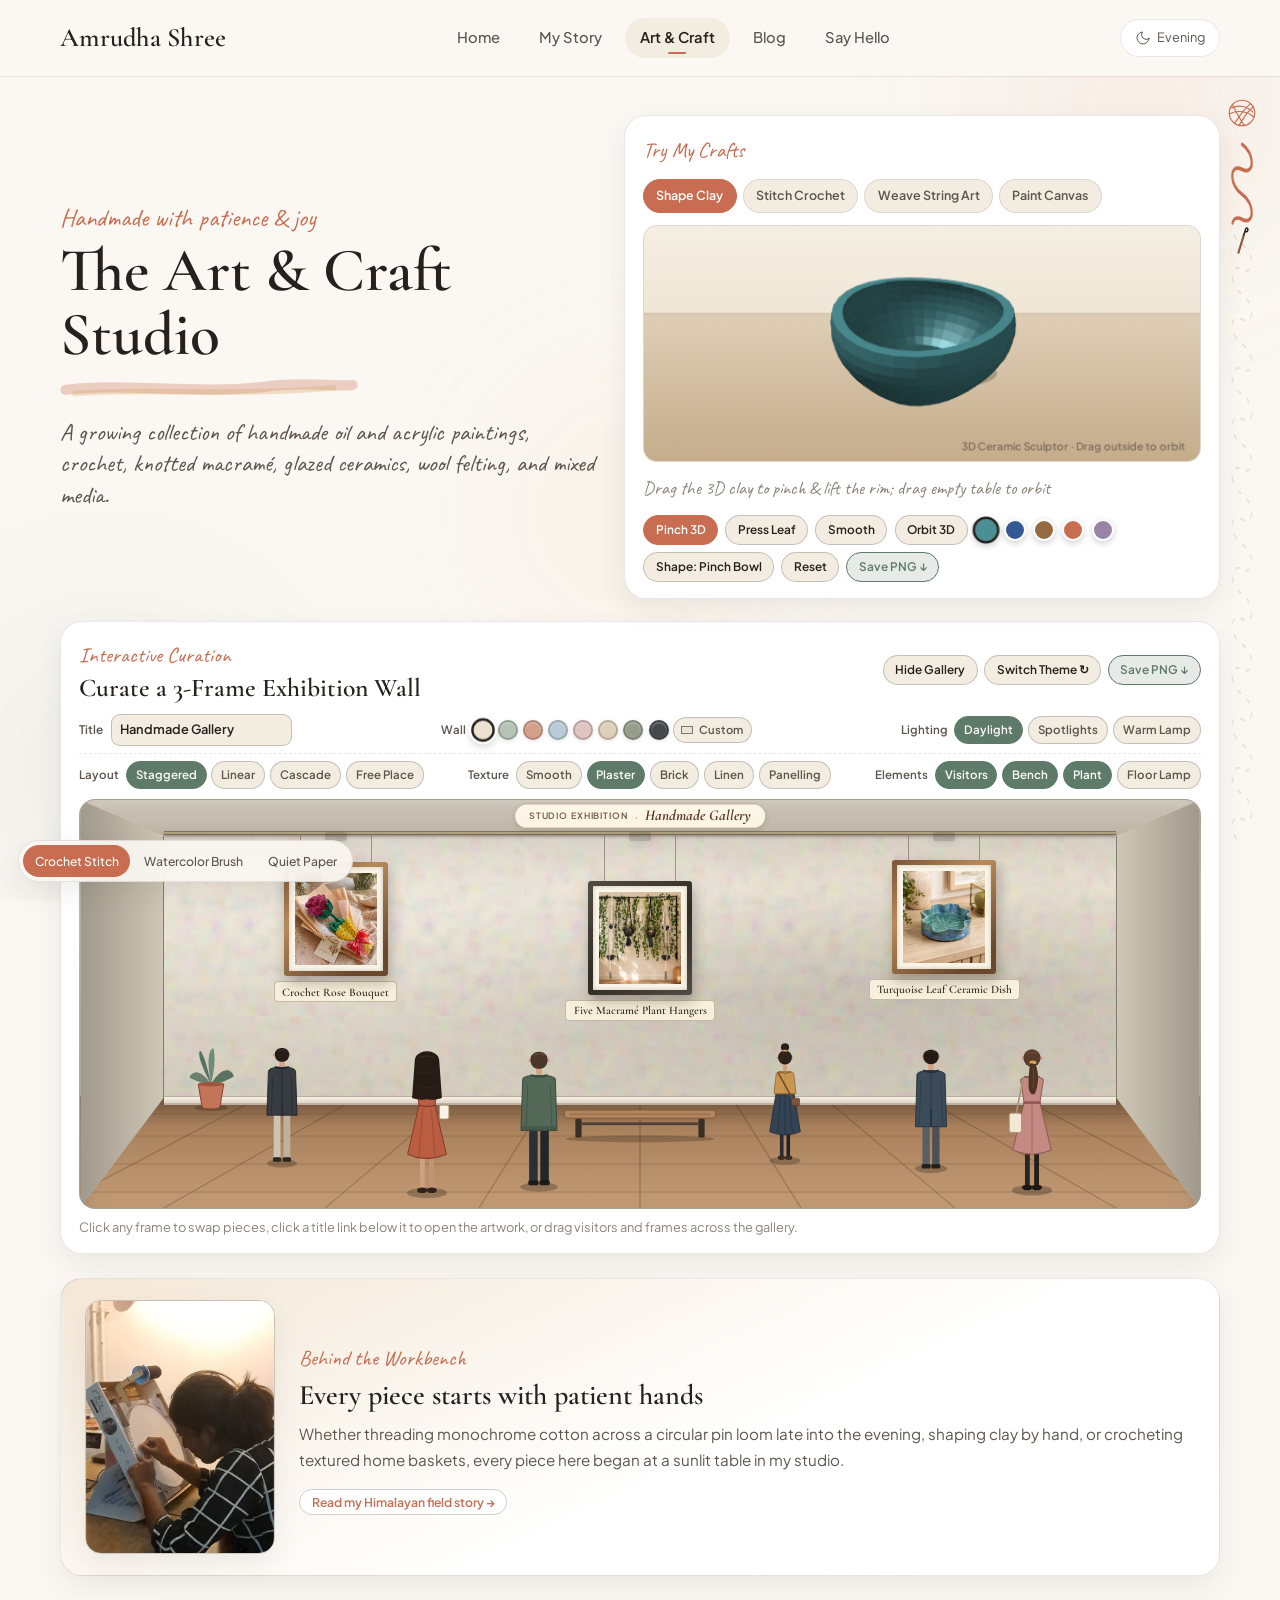
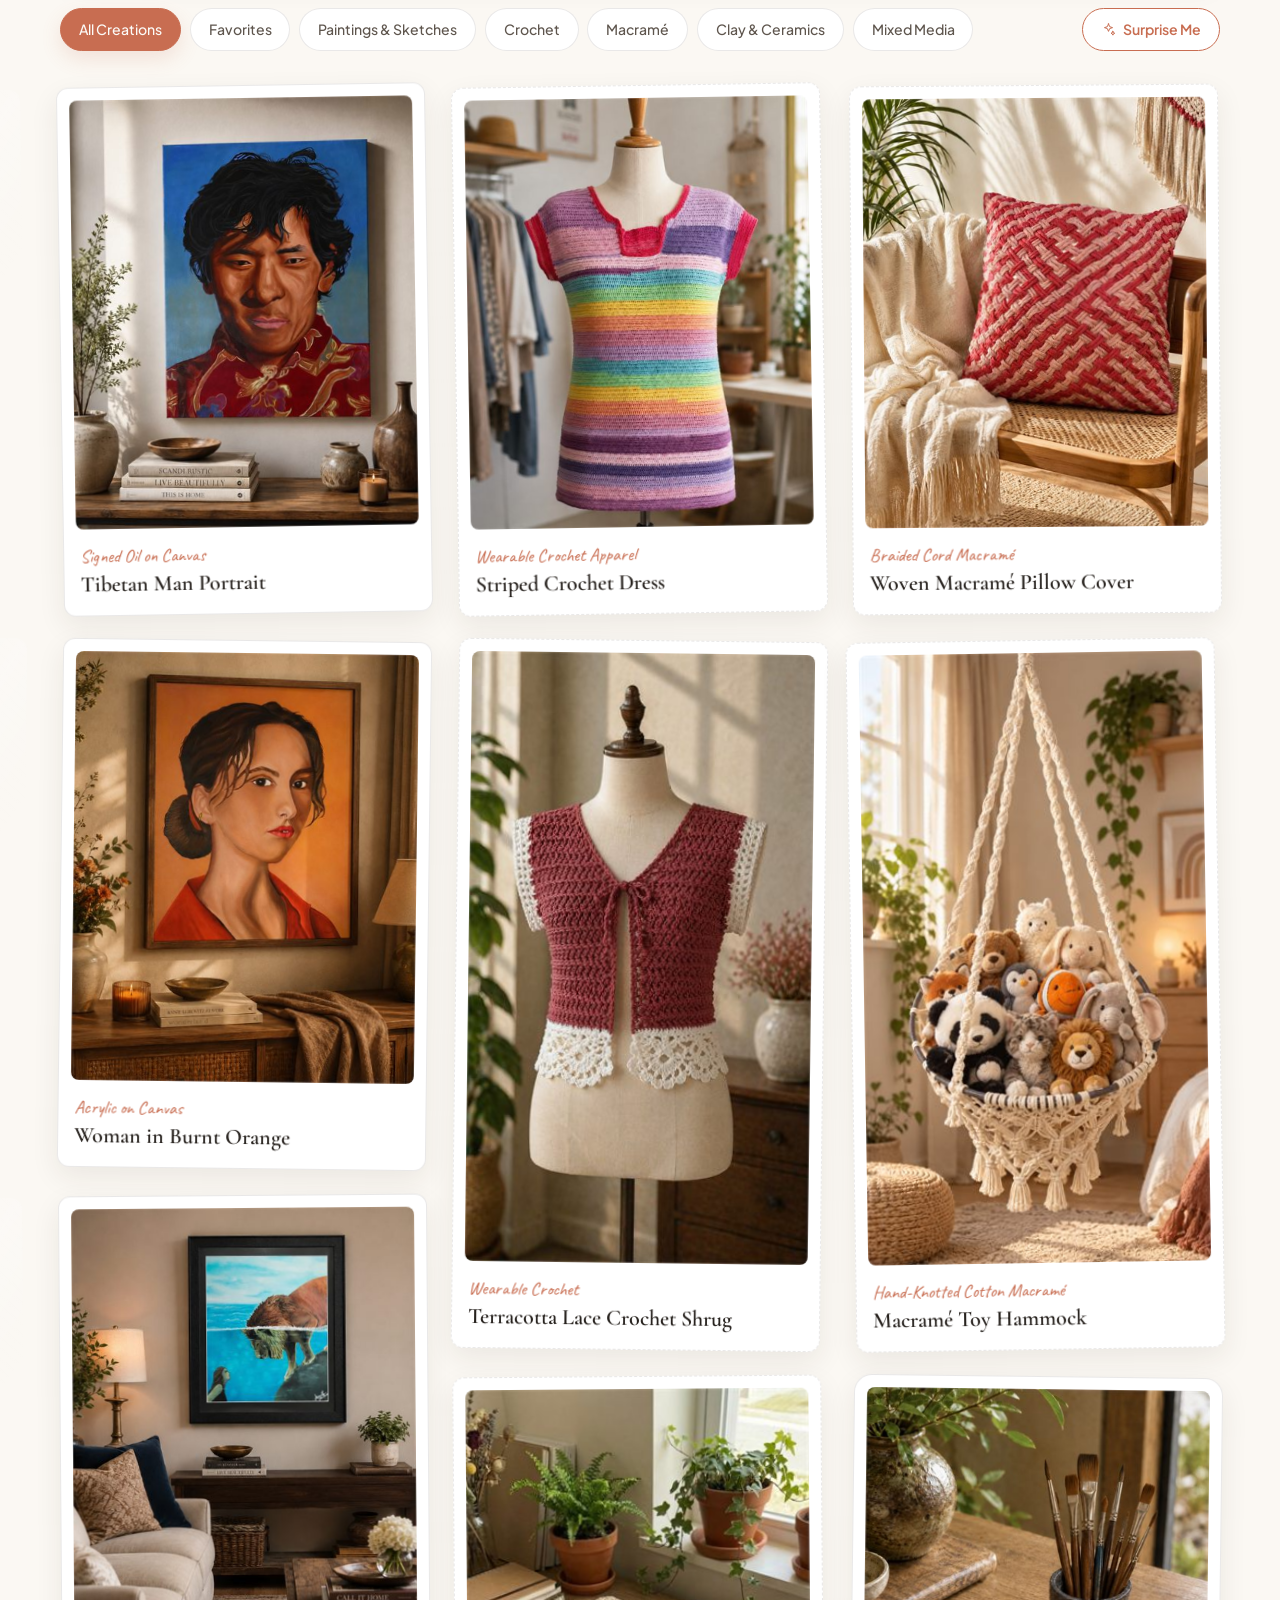
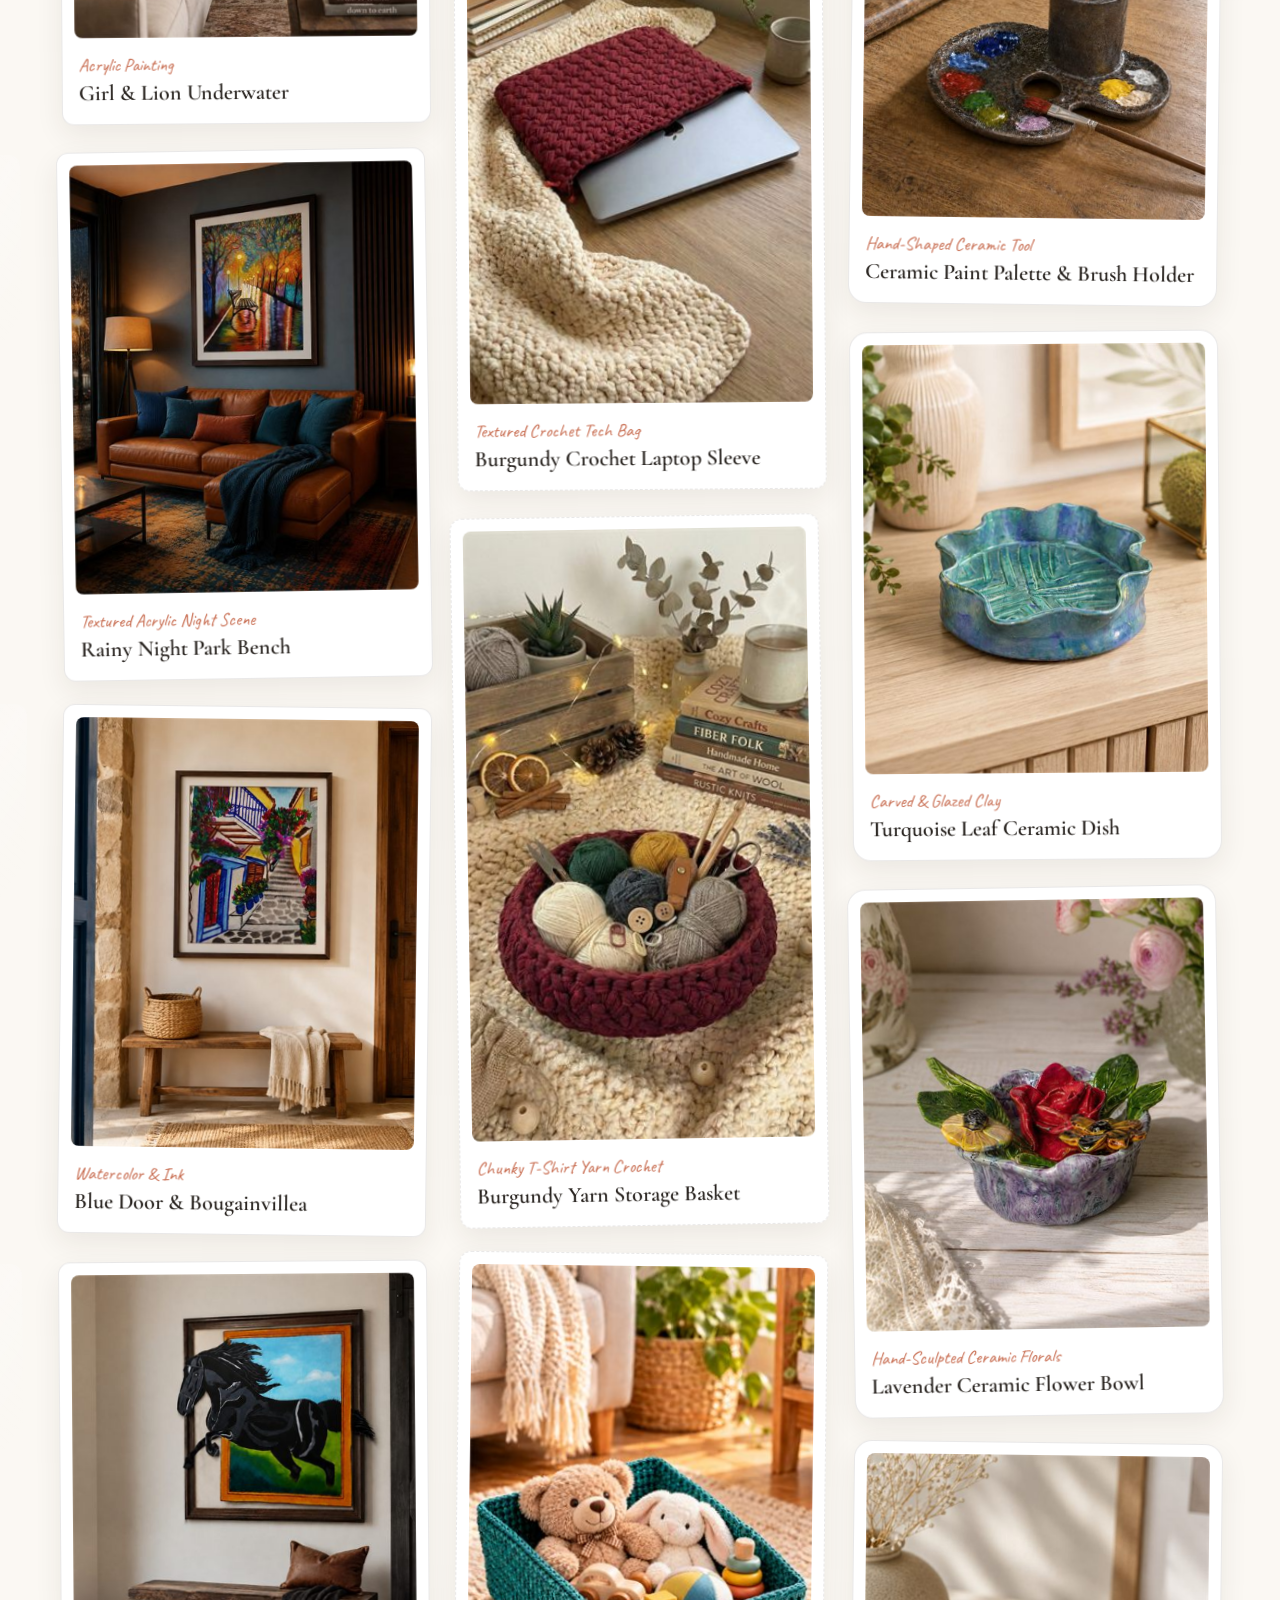
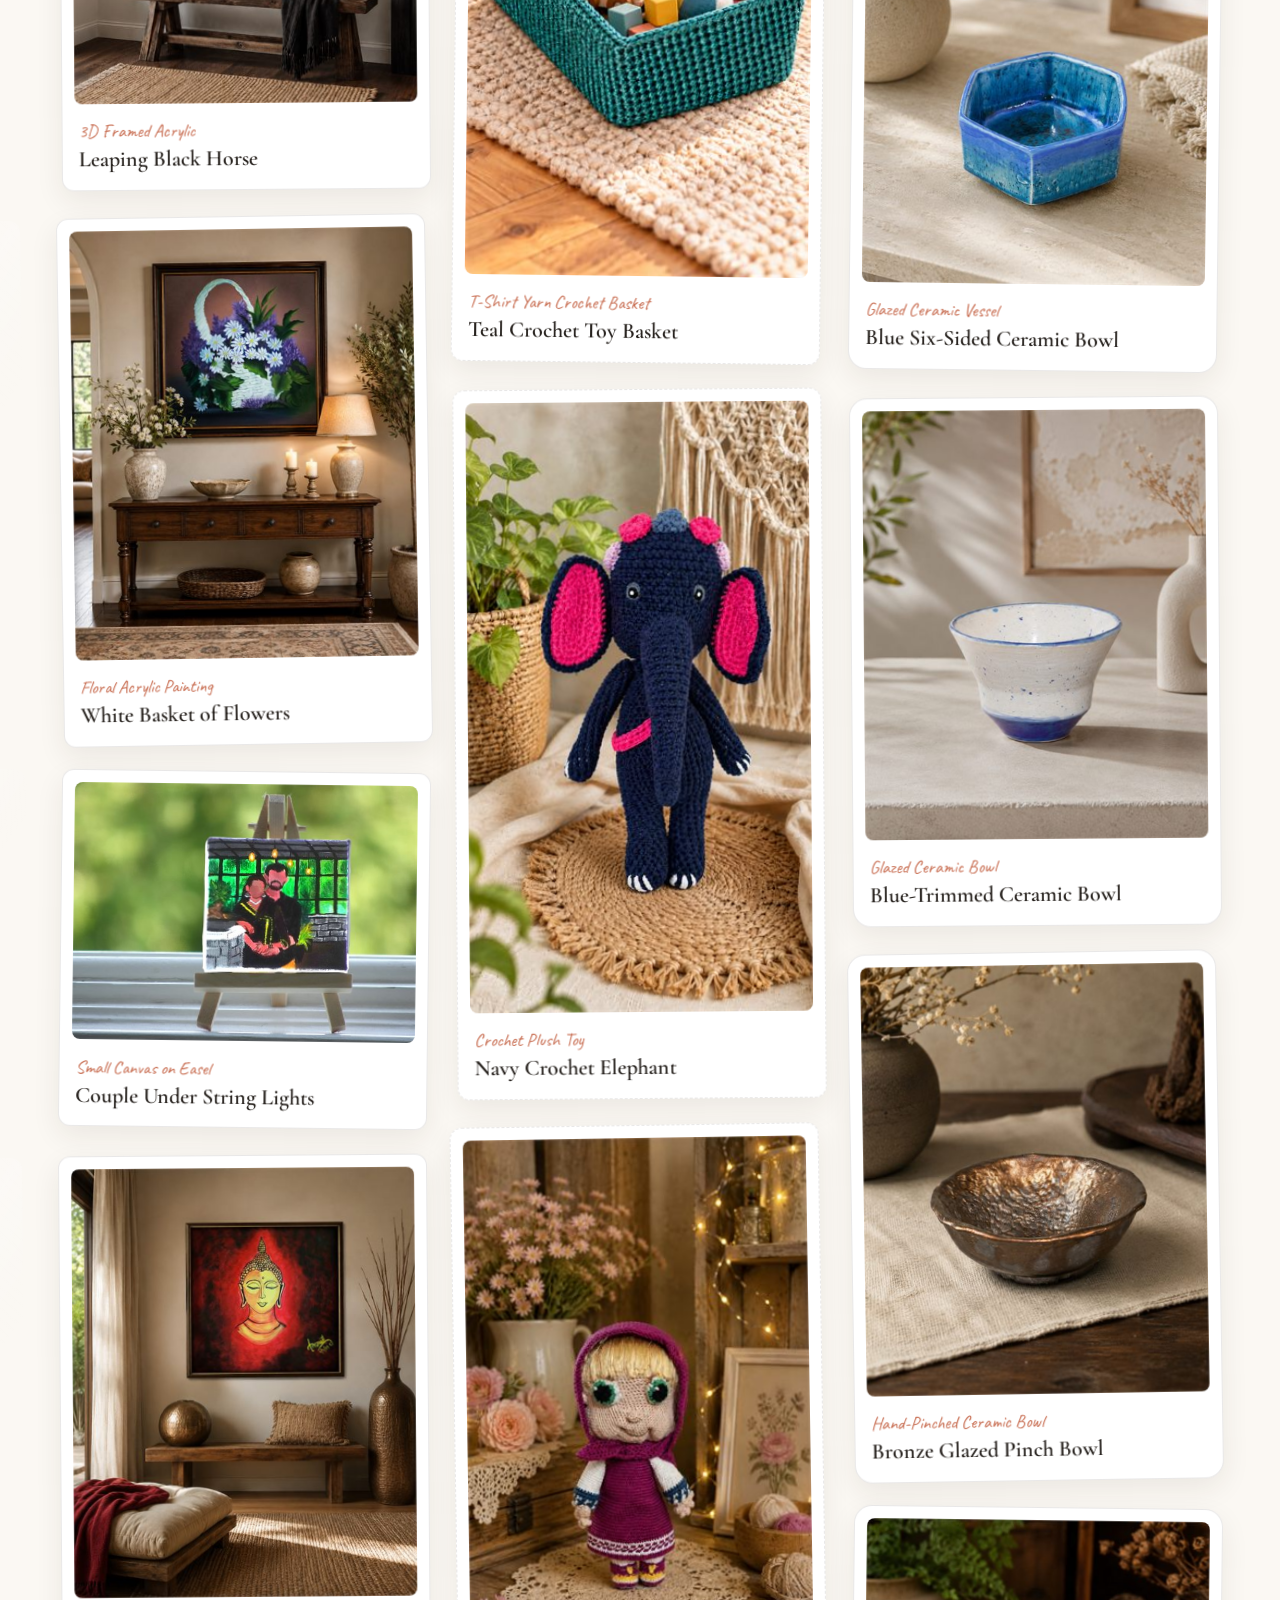
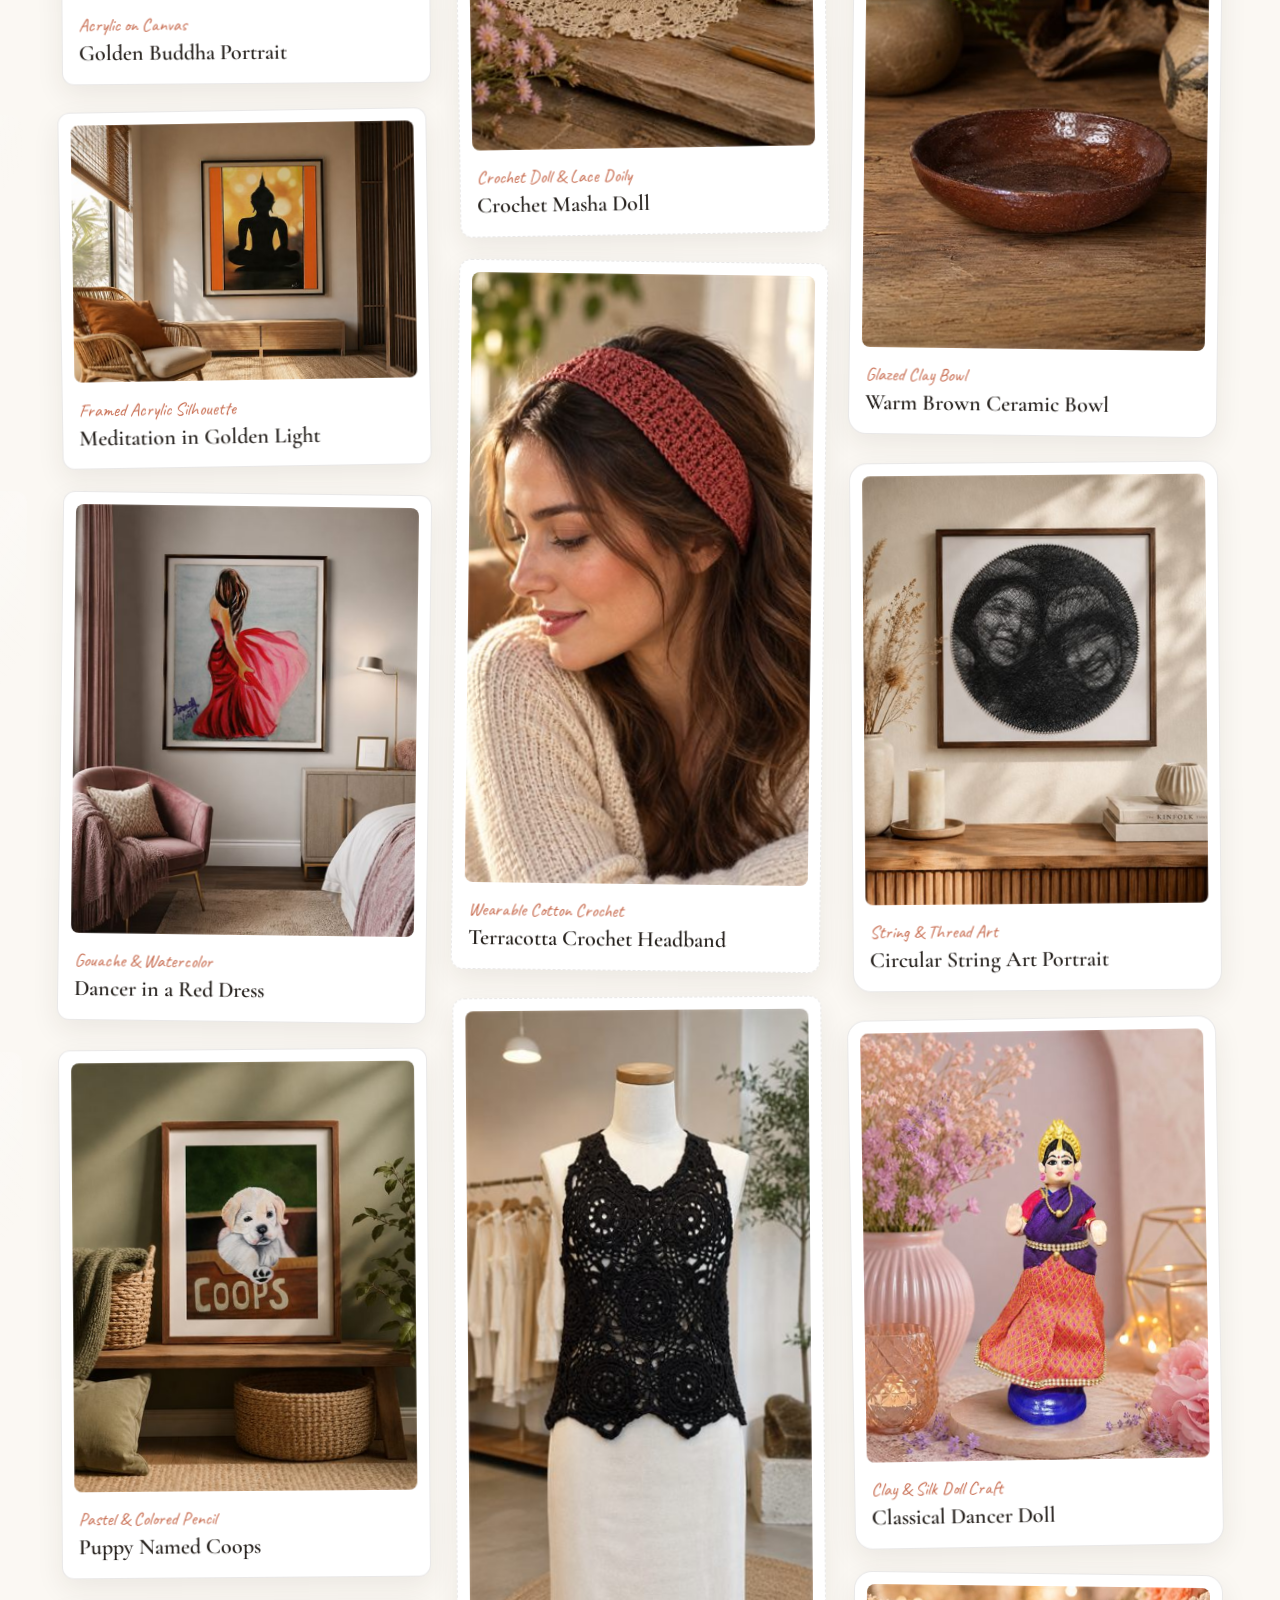
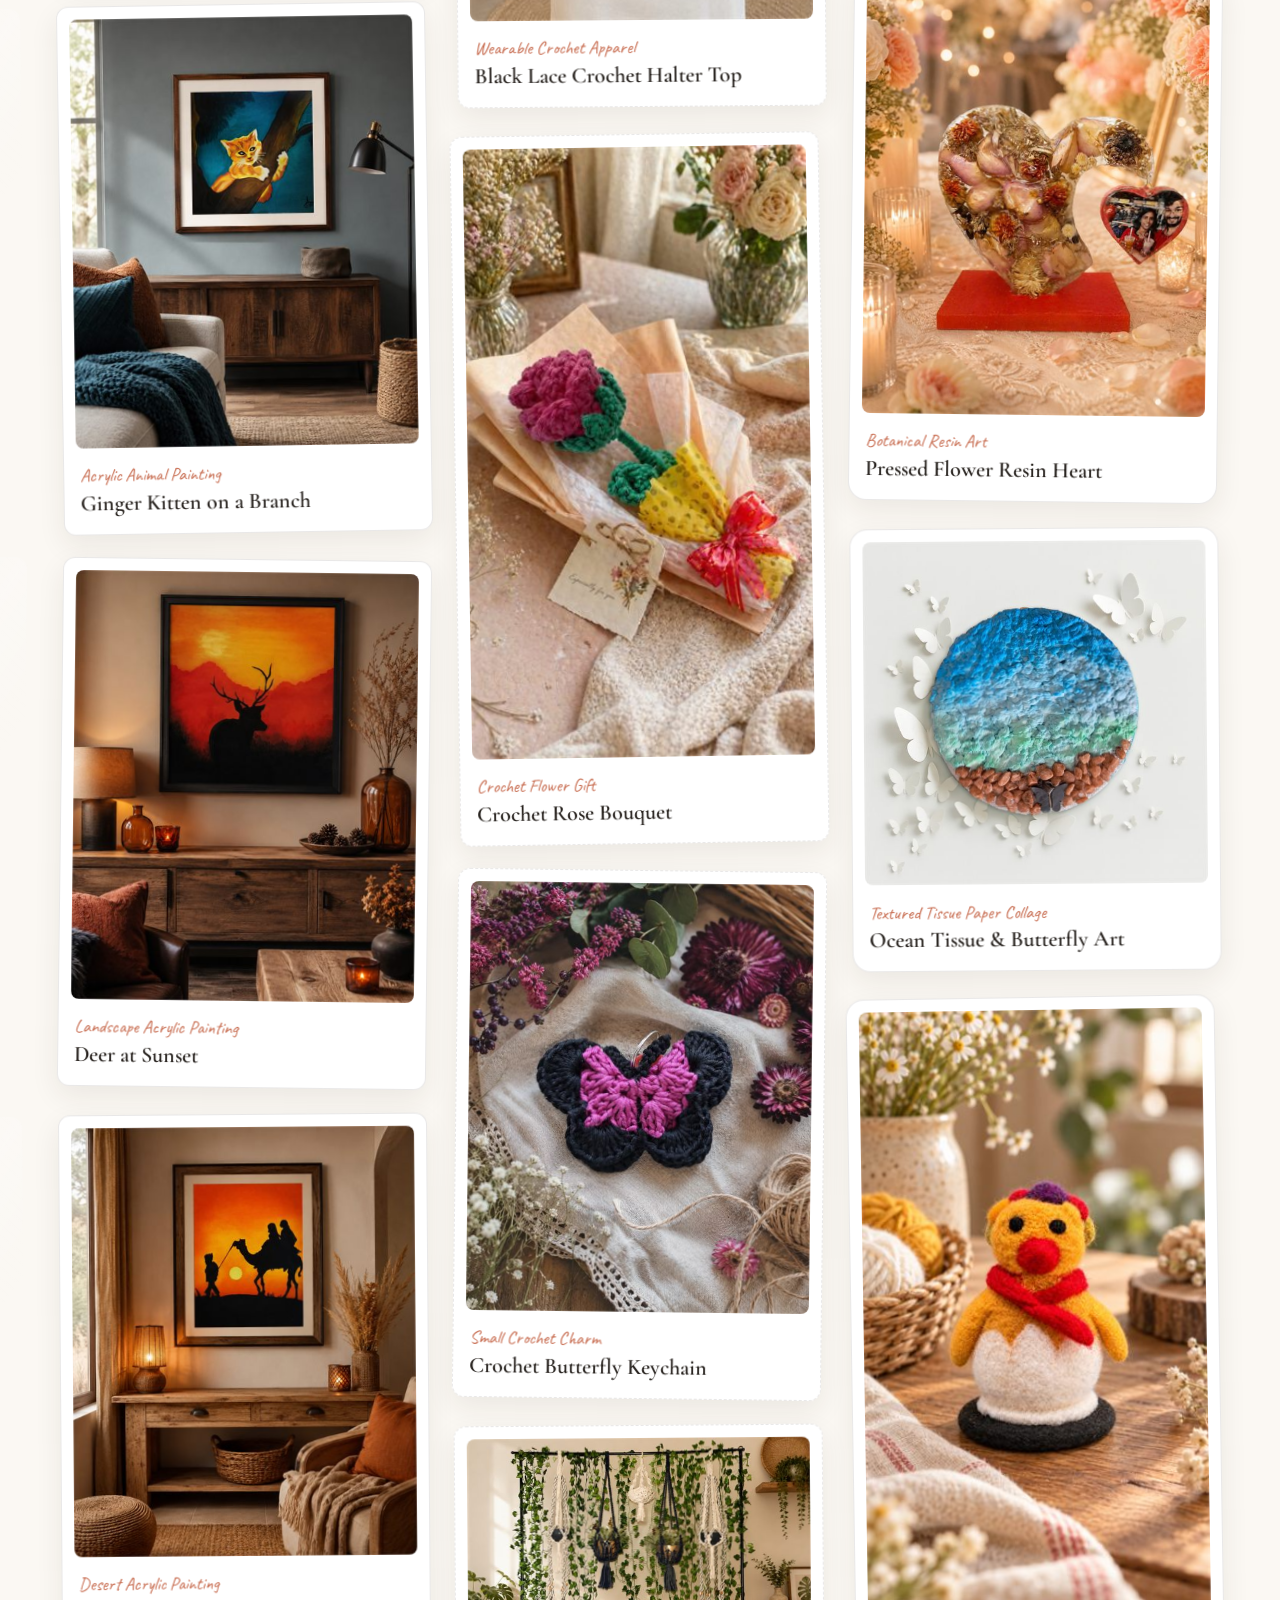
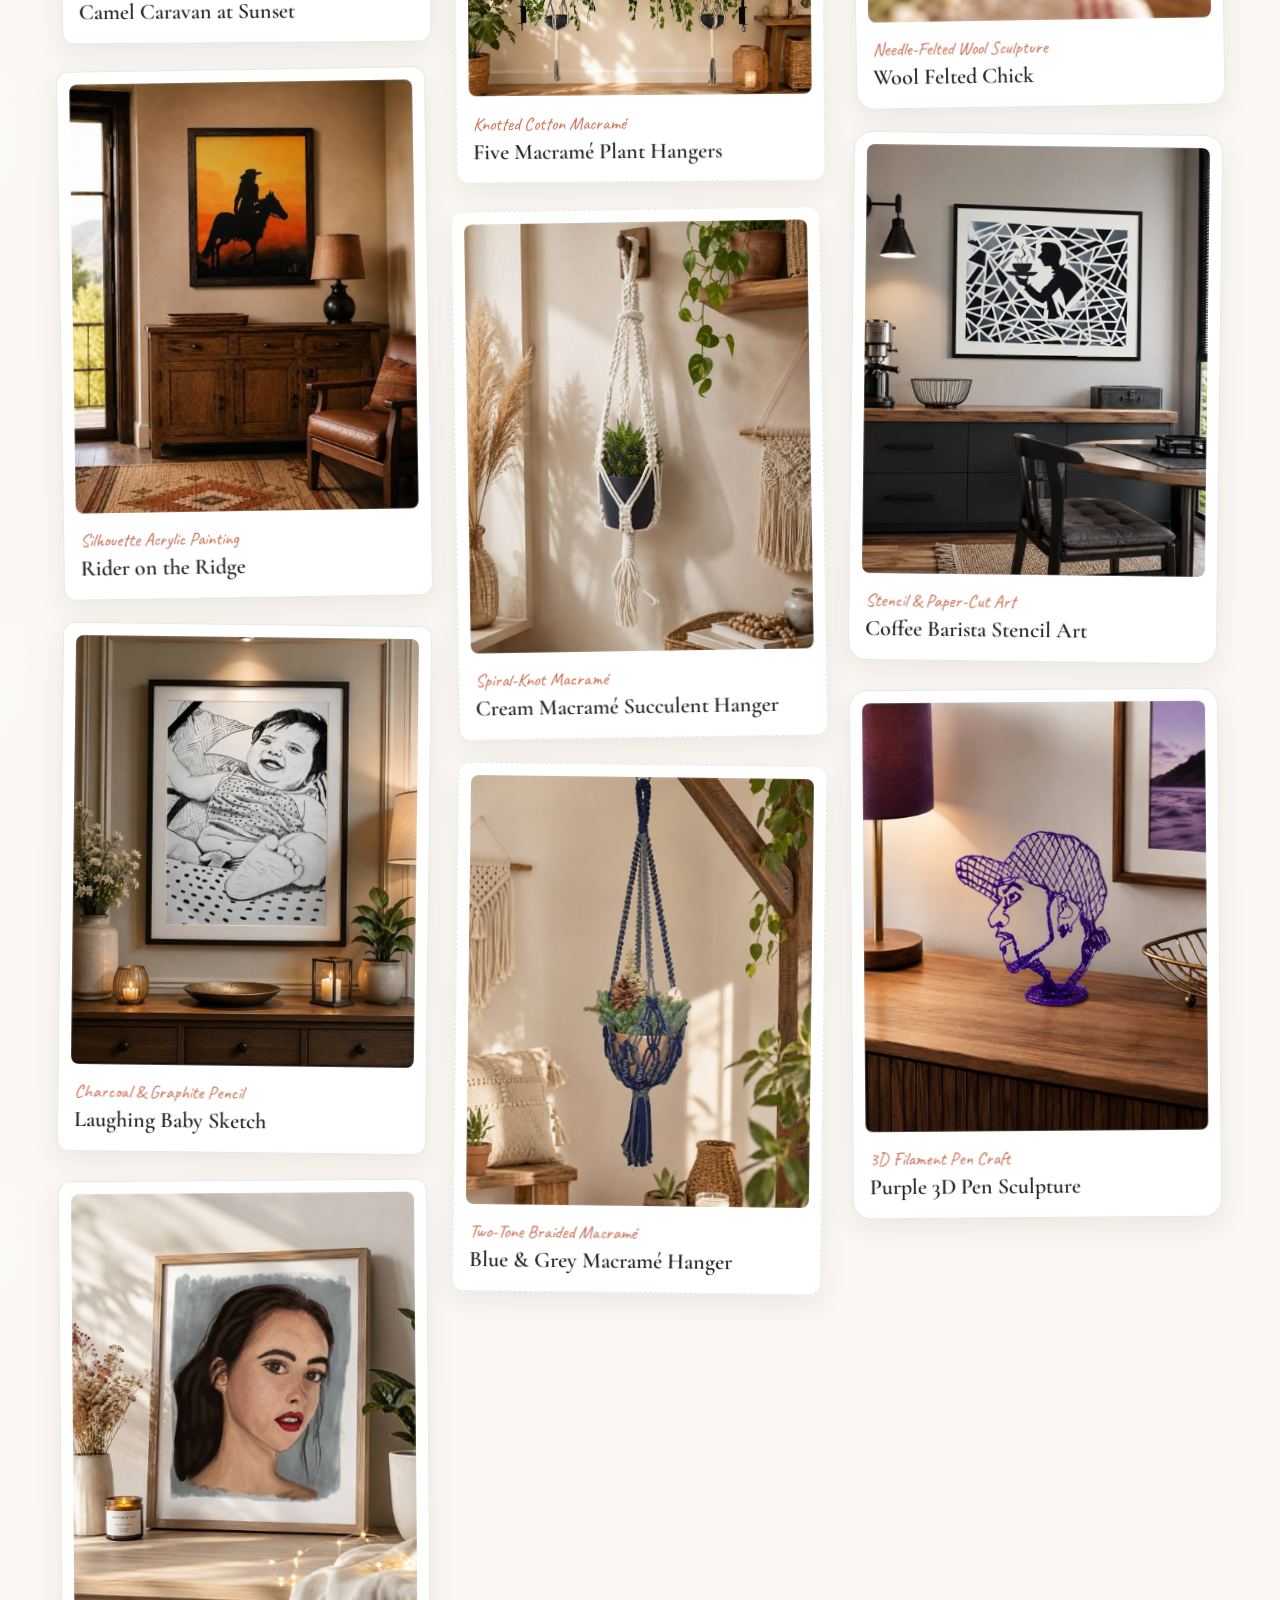
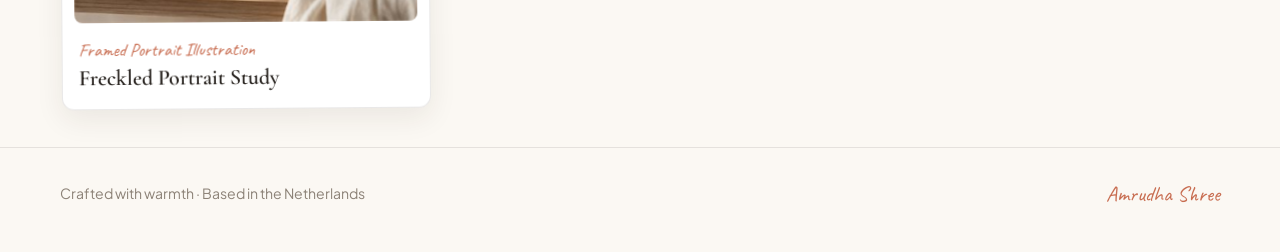
==== atelier.html @ d5411bd6 "Deploy Amrudha Shree portfolio site" ====
<!DOCTYPE html>
<html lang="en" data-theme="light">
<head>
  <meta charset="UTF-8">
  <meta name="viewport" content="width=device-width, initial-scale=1.0">
  <meta name="description" content="The Art & Craft Studio: interactive craft sandbox for shaping clay, stitching crochet, weaving string art and painting on canvas, plus curated handmade works.">
  <meta name="theme-color" content="#FBF8F3">
  <title>Amrudha Shree · Art &amp; Craft</title>
  <link rel="icon" href="./favicon.svg" type="image/svg+xml">

  <link rel="preconnect" href="https://fonts.googleapis.com">
  <link rel="preconnect" href="https://fonts.gstatic.com" crossorigin>
  <link href="https://fonts.googleapis.com/css2?family=Caveat:wght@500;600;700&family=Cormorant+Garamond:ital,wght@0,500;0,600;0,700;1,500;1,600&family=Plus+Jakarta+Sans:wght@400;500;600&display=swap" rel="stylesheet">

  <link rel="stylesheet" href="./styles.css">
</head>
<body class="page-atelier">
  <a class="skip-link" href="#main-content">Skip to content</a>

  <div class="watercolor-backdrop" aria-hidden="true">
    <div class="wash wash--honey" data-parallax="0.02"></div>
    <div class="wash wash--blush" data-parallax="-0.025"></div>
    <div class="wash wash--sage" data-parallax="0.02"></div>
  </div>

  <!-- Shared Top Navigation Bar -->
  <header class="site-header" id="site-header">
    <div class="container header-inner">
      <a href="./index.html" class="brand" aria-label="Amrudha Shree Home">
        <span class="brand__name">Amrudha Shree</span>
      </a>

      <nav class="primary-nav" aria-label="Primary navigation">
        <a href="./index.html" class="nav-link">Home</a>
        <a href="./journey.html" class="nav-link">My Story</a>
        <a href="./atelier.html" class="nav-link is-active" aria-current="page">Art &amp; Craft</a>
        <a href="./blog.html" class="nav-link">Blog</a>
        <a href="./contact.html" class="nav-link">Say Hello</a>
      </nav>

      <div class="header-actions">
        <button
          type="button"
          class="theme-toggle-btn"
          id="theme-toggle"
          aria-label="Switch to soft evening lighting"
          title="Switch day or evening studio light"
        >
          <svg class="icon-sun" viewBox="0 0 24 24" width="16" height="16" fill="none" stroke="currentColor" stroke-width="1.5" stroke-linecap="round" stroke-linejoin="round" aria-hidden="true">
            <circle cx="12" cy="12" r="4"></circle>
            <path d="M12 2v2M12 20v2M4.93 4.93l1.41 1.41M17.66 17.66l1.41 1.41M2 12h2M20 12h2M6.34 17.66l-1.41 1.41M19.07 4.93l-1.41 1.41"></path>
          </svg>
          <svg class="icon-moon" viewBox="0 0 24 24" width="16" height="16" fill="none" stroke="currentColor" stroke-width="1.5" stroke-linecap="round" stroke-linejoin="round" aria-hidden="true">
            <path d="M21 12.79A9 9 0 1 1 11.21 3 7 7 0 0 0 21 12.79z"></path>
          </svg>
          <span class="theme-toggle-btn__label" id="theme-toggle-label">Evening</span>
        </button>

        <button
          type="button"
          class="mobile-menu-btn"
          id="mobile-menu-btn"
          aria-expanded="false"
          aria-controls="mobile-drawer"
          aria-label="Open menu"
        >
          <svg class="menu-icon-open" viewBox="0 0 24 24" width="20" height="20" fill="none" stroke="currentColor" stroke-width="1.5" stroke-linecap="round" aria-hidden="true">
            <line x1="4" y1="8" x2="20" y2="8"></line>
            <line x1="4" y1="16" x2="20" y2="16"></line>
          </svg>
          <svg class="menu-icon-close" viewBox="0 0 24 24" width="20" height="20" fill="none" stroke="currentColor" stroke-width="1.5" stroke-linecap="round" aria-hidden="true">
            <line x1="18" y1="6" x2="6" y2="18"></line>
            <line x1="6" y1="6" x2="18" y2="18"></line>
          </svg>
        </button>
      </div>
    </div>

    <div class="mobile-drawer" id="mobile-drawer" hidden>
      <nav class="mobile-drawer__nav" aria-label="Mobile navigation">
        <a href="./index.html" class="mobile-nav-link">Home</a>
        <a href="./journey.html" class="mobile-nav-link">My Story</a>
        <a href="./atelier.html" class="mobile-nav-link is-active" aria-current="page">Art &amp; Craft</a>
        <a href="./blog.html" class="mobile-nav-link">Blog</a>
        <a href="./contact.html" class="mobile-nav-link">Say Hello</a>
      </nav>
    </div>
  </header>

  <main id="main-content" class="page-bloom">
    <section class="atelier-page">
      <div class="container">
        <div class="atelier-top-banner" data-reveal="up">
          <div class="atelier-title-block">
            <p class="hand-note">Handmade with patience &amp; joy</p>
            <h1 class="page-title">The Art &amp; Craft Studio</h1>
            <div class="title-brushstroke" aria-hidden="true">
              <svg class="brush-svg" viewBox="0 0 320 28" fill="none">
                <path class="brush-wash brush-wash--primary" d="M6 17 C68 9, 148 23, 224 13 C262 8, 294 14, 312 12" />
                <path class="brush-wash brush-wash--honey" d="M16 21 C88 15, 178 24, 292 15" />
              </svg>
              <svg class="brush-tip-icon" viewBox="0 0 28 28" width="24" height="24" fill="none" stroke="currentColor" stroke-width="1.4" stroke-linecap="round" stroke-linejoin="round">
                <path d="M22 4L10 16"></path>
                <path d="M10 16c-2.5 0-4.5 1.8-4.5 4.2 0 1-.4 1.8-1.5 2.4 2.6.5 5.4-.2 6.8-2.2.7-1 .6-2.4-.8-4.4z" fill="currentColor" fill-opacity="0.28"></path>
              </svg>
            </div>
            <p class="maker-note-hand" id="maker-note" aria-live="polite">
              <span id="maker-note-text">
                A growing collection of handmade oil &amp; acrylic paintings, crochet, knotted macramé, hand-glazed ceramics, wool felting, and mixed media.
              </span>
            </p>
          </div>

          <!-- Playable 3-Mode Interactive Mini Maker Studio -->
          <div class="maker-sandbox" id="mini-maker-sandbox">
            <div class="sandbox-header">
              <span class="sandbox-kicker">Try My Crafts</span>
              <div class="sandbox-mode-tabs" id="sandbox-mode-tabs" role="tablist" aria-label="Interactive craft sandbox mode">
                <button type="button" class="sandbox-tab is-active" data-sandbox-mode="clay" role="tab" aria-selected="true">Shape Clay</button>
                <button type="button" class="sandbox-tab" data-sandbox-mode="crochet" role="tab" aria-selected="false">Stitch Crochet</button>
                <button type="button" class="sandbox-tab" data-sandbox-mode="string" role="tab" aria-selected="false">Weave String Art</button>
                <button type="button" class="sandbox-tab" data-sandbox-mode="paint" role="tab" aria-selected="false">Paint Canvas</button>
              </div>
            </div>

            <div class="sandbox-canvas-wrap">
              <canvas id="maker-sandbox-canvas" width="520" height="220" aria-label="Interactive craft play canvas"></canvas>
            </div>

            <div class="sandbox-footer">
              <span class="sandbox-hint" id="sandbox-hint">Drag the 3D clay to pinch &amp; lift the rim; drag empty table to orbit</span>
              <div class="sandbox-subtools" id="sandbox-subtools"></div>
            </div>
          </div>
        </div>

        <!-- Curate Your Own 3-Frame Art Gallery -->
        <section class="exhibition-wall-shell" id="exhibition-wall-shell" data-reveal="up" data-delay="50" aria-labelledby="exhibition-wall-heading">
          <div class="exhibition-wall-header">
            <div>
              <span class="sandbox-kicker">Interactive Curation</span>
              <h2 class="exhibition-wall-title" id="exhibition-wall-heading">Curate a 3-Frame Exhibition Wall</h2>
            </div>
            <div class="exhibition-header-actions">
              <button type="button" class="sandbox-action-btn" id="toggle-exhibition-wall-btn" aria-expanded="true" aria-controls="exhibition-wall-body">
                Hide Gallery
              </button>
              <button type="button" class="sandbox-action-btn" id="wall-preset-btn">Switch Theme ↻</button>
              <button type="button" class="sandbox-action-btn sandbox-save-btn" id="save-wall-png-btn">Save PNG ↓</button>
            </div>
          </div>

          <div class="exhibition-wall-body" id="exhibition-wall-body">
            <div class="exhibition-toolbar">
              <div class="exhibition-toolbar-row">
                <label class="wall-title-field">
                  <span>Title</span>
                  <input type="text" id="wall-title-input" maxlength="44" value="Handmade Gallery" aria-label="Custom exhibition title">
                </label>

                <div class="wall-control-group" role="group" aria-label="Wall color palette">
                  <span class="wall-tones-label">Wall</span>
                  <div class="wall-color-swatches" id="wall-color-swatches">
                    <button type="button" class="wall-color-dot is-active" data-wall-color="#EBE2D0" style="background:#EBE2D0" aria-label="Warm Linen" title="Warm Linen" aria-pressed="true"></button>
                    <button type="button" class="wall-color-dot" data-wall-color="#B5C4B6" style="background:#B5C4B6" aria-label="Eucalyptus Sage" title="Eucalyptus Sage" aria-pressed="false"></button>
                    <button type="button" class="wall-color-dot" data-wall-color="#D5A08B" style="background:#D5A08B" aria-label="Terracotta Clay" title="Terracotta Clay" aria-pressed="false"></button>
                    <button type="button" class="wall-color-dot" data-wall-color="#B8CBD6" style="background:#B8CBD6" aria-label="Powder Blue" title="Powder Blue" aria-pressed="false"></button>
                    <button type="button" class="wall-color-dot" data-wall-color="#DFC4BF" style="background:#DFC4BF" aria-label="Soft Blush" title="Soft Blush" aria-pressed="false"></button>
                    <button type="button" class="wall-color-dot" data-wall-color="#DDD0B8" style="background:#DDD0B8" aria-label="Warm Sand" title="Warm Sand" aria-pressed="false"></button>
                    <button type="button" class="wall-color-dot" data-wall-color="#959E88" style="background:#959E88" aria-label="Olive Moss" title="Olive Moss" aria-pressed="false"></button>
                    <button type="button" class="wall-color-dot" data-wall-color="#44484D" style="background:#44484D" aria-label="Charcoal Gallery" title="Charcoal Gallery" aria-pressed="false"></button>
                  </div>
                  <label class="wall-color-picker-wrap" title="Pick custom wall paint color">
                    <input type="color" id="wall-color-picker" value="#EBE2D0" aria-label="Custom wall paint color">
                    <span>Custom</span>
                  </label>
                </div>

                <div class="wall-control-group" role="group" aria-label="Gallery lighting">
                  <span class="wall-tones-label">Lighting</span>
                  <button type="button" class="wall-pill-btn wall-light-btn is-active" data-wall-light="daylight" aria-pressed="true">Daylight</button>
                  <button type="button" class="wall-pill-btn wall-light-btn" data-wall-light="spotlights" aria-pressed="false">Spotlights</button>
                  <button type="button" class="wall-pill-btn wall-light-btn" data-wall-light="lamp" aria-pressed="false">Warm Lamp</button>
                </div>
              </div>

              <div class="exhibition-toolbar-row exhibition-toolbar-row--controls">
                <div class="wall-control-group" role="group" aria-label="Frame arrangement">
                  <span class="wall-tones-label">Layout</span>
                  <button type="button" class="wall-pill-btn wall-layout-btn is-active" data-wall-layout="staggered" aria-pressed="true">Staggered</button>
                  <button type="button" class="wall-pill-btn wall-layout-btn" data-wall-layout="linear" aria-pressed="false">Linear</button>
                  <button type="button" class="wall-pill-btn wall-layout-btn" data-wall-layout="cascade" aria-pressed="false">Cascade</button>
                  <button type="button" class="wall-pill-btn wall-layout-btn" data-wall-layout="free" aria-pressed="false">Free Place</button>
                </div>

                <div class="wall-control-group" role="group" aria-label="Wall surface texture">
                  <span class="wall-tones-label">Texture</span>
                  <button type="button" class="wall-pill-btn wall-texture-btn" data-wall-texture="smooth" aria-pressed="false">Smooth</button>
                  <button type="button" class="wall-pill-btn wall-texture-btn is-active" data-wall-texture="plaster" aria-pressed="true">Plaster</button>
                  <button type="button" class="wall-pill-btn wall-texture-btn" data-wall-texture="brick" aria-pressed="false">Brick</button>
                  <button type="button" class="wall-pill-btn wall-texture-btn" data-wall-texture="linen" aria-pressed="false">Linen</button>
                  <button type="button" class="wall-pill-btn wall-texture-btn" data-wall-texture="panelling" aria-pressed="false">Panelling</button>
                </div>

                <div class="wall-control-group" role="group" aria-label="Gallery elements">
                  <span class="wall-tones-label">Elements</span>
                  <button type="button" class="wall-pill-btn is-active" id="wall-toggle-visitors" aria-pressed="true">Visitors</button>
                  <button type="button" class="wall-pill-btn is-active" id="wall-toggle-bench" aria-pressed="true">Bench</button>
                  <button type="button" class="wall-pill-btn is-active" id="wall-toggle-plant" aria-pressed="true">Plant</button>
                  <button type="button" class="wall-pill-btn" id="wall-toggle-lamp" aria-pressed="false">Floor Lamp</button>
                </div>
              </div>
            </div>

            <div
              class="exhibition-stage"
              id="exhibition-stage"
              data-wall-texture="plaster"
              data-wall-light="daylight"
              data-wall-layout="staggered"
              data-wall-visitors="true"
              data-wall-bench="true"
              data-wall-plant="true"
              data-wall-lamp="false"
              data-wall-dark="false"
            >
              <div class="exhibition-texture-layer" aria-hidden="true"></div>
              <div class="gallery-ceiling" aria-hidden="true">
                <div class="exhibition-rail"></div>
              </div>
              <div class="gallery-side-wall gallery-side-wall--left" aria-hidden="true"></div>
              <div class="gallery-side-wall gallery-side-wall--right" aria-hidden="true"></div>

              <div class="exhibition-lights-layer" aria-hidden="true">
                <div class="gallery-spotlight gallery-spotlight--1">
                  <span class="gallery-spotlight-head"></span>
                  <span class="gallery-spotlight-cone"></span>
                </div>
                <div class="gallery-spotlight gallery-spotlight--2">
                  <span class="gallery-spotlight-head"></span>
                  <span class="gallery-spotlight-cone"></span>
                </div>
                <div class="gallery-spotlight gallery-spotlight--3">
                  <span class="gallery-spotlight-head"></span>
                  <span class="gallery-spotlight-cone"></span>
                </div>
              </div>

              <div class="exhibition-plaque">
                <span class="exhibition-plaque__kicker">Studio Exhibition</span>
                <span class="exhibition-plaque__sep" aria-hidden="true">·</span>
                <strong id="wall-plaque-title">Handmade Gallery</strong>
              </div>

              <div class="exhibition-frames-grid" id="exhibition-frames-grid">
                <div class="exhibition-frame" data-frame-slot="0" draggable="true">
                  <span class="exhibition-cable" aria-hidden="true"></span>
                  <button type="button" class="exhibition-frame__wood" aria-label="Left exhibition frame, click to swap artwork">
                    <span class="exhibition-frame__mat">
                      <img src="" alt="">
                    </span>
                  </button>
                  <a class="exhibition-frame__ticket" href="./atelier.html" title="Open artwork details"></a>
                </div>

                <div class="exhibition-frame" data-frame-slot="1" draggable="true">
                  <span class="exhibition-cable" aria-hidden="true"></span>
                  <button type="button" class="exhibition-frame__wood" aria-label="Middle exhibition frame, click to swap artwork">
                    <span class="exhibition-frame__mat">
                      <img src="" alt="">
                    </span>
                  </button>
                  <a class="exhibition-frame__ticket" href="./atelier.html" title="Open artwork details"></a>
                </div>

                <div class="exhibition-frame" data-frame-slot="2" draggable="true">
                  <span class="exhibition-cable" aria-hidden="true"></span>
                  <button type="button" class="exhibition-frame__wood" aria-label="Right exhibition frame, click to swap artwork">
                    <span class="exhibition-frame__mat">
                      <img src="" alt="">
                    </span>
                  </button>
                  <a class="exhibition-frame__ticket" href="./atelier.html" title="Open artwork details"></a>
                </div>
              </div>

              <div class="exhibition-floor" aria-hidden="true">
                <div class="exhibition-baseboard"></div>
              </div>

              <!-- Independent Gallery Elements Layer (Plant, Bench, 6 Movable Visitors: 3 Women & 3 Men, Floor Lamp) -->
              <div class="exhibition-room-decor" aria-hidden="true">
                <div class="gallery-plant">
                  <svg viewBox="0 0 88 120" width="56" height="86" fill="none">
                    <ellipse cx="44" cy="113" rx="26" ry="5" fill="rgba(28, 20, 12, 0.24)"/>
                    <path d="M44 76 C28 52 14 54 10 66 C22 72 34 76 44 76 Z" fill="#5E7A68" opacity="0.92"/>
                    <path d="M44 76 C60 48 76 50 80 64 C66 72 54 76 44 76 Z" fill="#4C6856" opacity="0.9"/>
                    <path d="M44 76 C36 38 42 18 48 20 C52 38 48 60 44 76 Z" fill="#6F8C78"/>
                    <path d="M44 76 C26 42 22 24 28 24 C36 38 40 58 44 76 Z" fill="#53725E"/>
                    <path d="M24 76 H64 L58 112 C56 116 32 116 30 112 Z" fill="#C47458" stroke="#7E422E" stroke-width="1.5"/>
                    <ellipse cx="44" cy="76" rx="20" ry="3.5" fill="#9E573E"/>
                  </svg>
                </div>

                <div class="gallery-bench">
                  <svg viewBox="0 0 240 64" width="166" height="44" fill="none">
                    <ellipse cx="120" cy="58" rx="108" ry="5" fill="rgba(26, 18, 10, 0.24)"/>
                    <rect x="26" y="28" width="9" height="28" rx="2" fill="#362E27"/>
                    <rect x="205" y="28" width="9" height="28" rx="2" fill="#362E27"/>
                    <rect x="35" y="34" width="170" height="4" fill="#4B4037"/>
                    <rect x="10" y="16" width="220" height="12" rx="4" fill="#B1855D" stroke="#7C5839" stroke-width="1.4"/>
                    <line x1="18" y1="22" x2="222" y2="22" stroke="#8C6442" stroke-width="1.5" opacity="0.65"/>
                  </svg>
                </div>

                <div class="gallery-visitors">
                  <!-- Visitor 0 (Man 1 - Back View): charcoal blazer with back seam & vent, cream trousers, nape & short dark hair -->
                  <svg class="gallery-visitor gallery-visitor--man gallery-visitor--man-1" data-visitor-idx="0" role="button" tabindex="0" aria-label="Drag to move visitor across the gallery" viewBox="0 0 72 176" width="60" height="148" fill="none">
                    <ellipse cx="36" cy="168" rx="20" ry="5.5" fill="rgba(20, 14, 10, 0.26)"/>
                    <rect x="25" y="100" width="9" height="64" rx="3" fill="#CFC4B2"/>
                    <rect x="38" y="100" width="9" height="64" rx="3" fill="#BEB19D"/>
                    <rect x="24" y="160" width="11" height="6" rx="2" fill="#2A231E"/>
                    <rect x="37" y="160" width="11" height="6" rx="2" fill="#2A231E"/>
                    <path d="M16 104 L18 46 C18 42 26 40 36 40 C46 40 54 42 54 46 L56 104 Z" fill="#373B42" stroke="#22252A" stroke-width="1.2"/>
                    <line x1="23.5" y1="54" x2="22" y2="103" stroke="#22252A" stroke-width="1" opacity="0.65"/>
                    <line x1="48.5" y1="54" x2="50" y2="103" stroke="#22252A" stroke-width="1" opacity="0.65"/>
                    <line x1="36" y1="43" x2="36" y2="88" stroke="#24272D" stroke-width="1.1"/>
                    <path d="M36 88 V104" stroke="#1E2025" stroke-width="1.6"/>
                    <path d="M27 40 Q36 44 45 40" stroke="#22252A" stroke-width="2" fill="none" stroke-linecap="round"/>
                    <rect x="32.5" y="30" width="7" height="10" rx="2" fill="#D5A384"/>
                    <circle cx="26.5" cy="24" r="2.2" fill="#CFA082"/>
                    <circle cx="45.5" cy="24" r="2.2" fill="#CFA082"/>
                    <path d="M26.5 23 C26.5 12 45.5 12 45.5 23 C45.5 29 42.5 33 36 33 C29.5 33 26.5 29 26.5 23 Z" fill="#261D17"/>
                    <path d="M30 19 Q36 16 42 19" stroke="#423329" stroke-width="1.4" stroke-linecap="round" opacity="0.7"/>
                  </svg>

                  <!-- Visitor 1 (Woman 1 - Back View): cascading dark hair down past shoulders, terracotta A-line dress & brochure -->
                  <svg class="gallery-visitor gallery-visitor--woman gallery-visitor--woman-1" data-visitor-idx="1" role="button" tabindex="0" aria-label="Drag to move woman visitor across the gallery" viewBox="0 0 76 184" width="66" height="160" fill="none">
                    <ellipse cx="38" cy="176" rx="23" ry="6" fill="rgba(20, 14, 10, 0.26)"/>
                    <rect x="30" y="128" width="5.5" height="44" rx="2.5" fill="#CFA082"/>
                    <rect x="40.5" y="128" width="5.5" height="44" rx="2.5" fill="#C49374"/>
                    <ellipse cx="32.5" cy="173" rx="5.5" ry="3.2" fill="#2D221D"/>
                    <ellipse cx="43.5" cy="173" rx="5.5" ry="3.2" fill="#2D221D"/>
                    <path d="M25 50 C28 45 48 45 51 50 L47 76 L60 132 C46 138 30 138 16 132 L29 76 Z" fill="#BA5D42" stroke="#883D28" stroke-width="1.2"/>
                    <path d="M28 76 Q38 79 48 76" stroke="#853B27" stroke-width="1.6"/>
                    <line x1="33" y1="81" x2="29" y2="133" stroke="#8E412B" stroke-width="1.1" opacity="0.55"/>
                    <line x1="43" y1="81" x2="47" y2="133" stroke="#8E412B" stroke-width="1.1" opacity="0.55"/>
                    <rect x="52" y="76" width="11" height="16" rx="2" fill="#FAF4E8" stroke="#9C8462" stroke-width="1"/>
                    <rect x="35" y="34" width="6" height="10" rx="2" fill="#CFA082"/>
                    <path d="M24 26 C24 11 52 11 52 26 L55 68 C47 71 39 70 38 69 C37 70 29 71 21 68 Z" fill="#261B15"/>
                    <path d="M30 22 Q38 18 46 22" stroke="#463329" stroke-width="1.4" stroke-linecap="round" opacity="0.65"/>
                    <path d="M28 38 Q38 42 48 38" stroke="#3B2B22" stroke-width="1.2" stroke-linecap="round" opacity="0.7"/>
                    <path d="M26 54 Q38 58 50 54" stroke="#3B2B22" stroke-width="1.2" stroke-linecap="round" opacity="0.65"/>
                  </svg>

                  <!-- Visitor 2 (Man 2 - Back View): broad sage crewneck sweater, charcoal trousers, nape & short brown hair -->
                  <svg class="gallery-visitor gallery-visitor--man gallery-visitor--man-2" data-visitor-idx="2" role="button" tabindex="0" aria-label="Drag to move visitor across the gallery" viewBox="0 0 74 180" width="64" height="156" fill="none">
                    <ellipse cx="37" cy="172" rx="22" ry="5.5" fill="rgba(20, 14, 10, 0.26)"/>
                    <rect x="25.5" y="102" width="10" height="66" rx="3" fill="#2B3036"/>
                    <rect x="38.5" y="102" width="10" height="66" rx="3" fill="#22262B"/>
                    <rect x="24.5" y="164" width="12" height="6" rx="2" fill="#1C1917"/>
                    <rect x="37.5" y="164" width="12" height="6" rx="2" fill="#1C1917"/>
                    <path d="M16 106 L18 46 C20 40 54 40 56 46 L58 106 Z" fill="#546858" stroke="#39493C" stroke-width="1.2"/>
                    <path d="M28 41.5 Q37 45 46 41.5" stroke="#3D4E40" stroke-width="2.4" fill="none" stroke-linecap="round"/>
                    <rect x="16.5" y="101" width="41" height="4.5" rx="1.5" fill="#46584A"/>
                    <line x1="24" y1="53" x2="22" y2="101" stroke="#39493C" stroke-width="1" opacity="0.65"/>
                    <line x1="50" y1="53" x2="52" y2="101" stroke="#39493C" stroke-width="1" opacity="0.65"/>
                    <rect x="33.5" y="31" width="7" height="10" rx="2" fill="#D5A384"/>
                    <circle cx="27" cy="24" r="2.2" fill="#CFA082"/>
                    <circle cx="47" cy="24" r="2.2" fill="#CFA082"/>
                    <path d="M27 23 C27 11 47 11 47 23 C47 29.5 43.5 34 37 34 C30.5 34 27 29.5 27 23 Z" fill="#4B3629"/>
                    <path d="M30.5 18 Q37 15 43.5 18" stroke="#6B503F" stroke-width="1.4" stroke-linecap="round" opacity="0.75"/>
                  </svg>

                  <!-- Visitor 3 (Woman 2 - Back View): high topknot bun with hair tie, ochre cropped jacket, crossbody strap & pleated navy skirt -->
                  <svg class="gallery-visitor gallery-visitor--woman gallery-visitor--woman-2" data-visitor-idx="3" role="button" tabindex="0" aria-label="Drag to move woman visitor across the gallery" viewBox="0 0 74 176" width="60" height="146" fill="none">
                    <ellipse cx="37" cy="168" rx="21" ry="5.5" fill="rgba(20, 14, 10, 0.25)"/>
                    <rect x="30" y="124" width="5" height="40" rx="2.5" fill="#2A2B30"/>
                    <rect x="39" y="124" width="5" height="40" rx="2.5" fill="#222328"/>
                    <ellipse cx="32" cy="164" rx="5" ry="3" fill="#3D2B22"/>
                    <ellipse cx="42" cy="164" rx="5" ry="3" fill="#3D2B22"/>
                    <path d="M25 74 H49 L58 128 C44 134 30 134 16 128 Z" fill="#334354" stroke="#212D3A" stroke-width="1.2"/>
                    <line x1="31" y1="76" x2="27" y2="129" stroke="#202C39" stroke-width="1.1" opacity="0.7"/>
                    <line x1="37" y1="76" x2="37" y2="131" stroke="#202C39" stroke-width="1.1" opacity="0.7"/>
                    <line x1="43" y1="76" x2="47" y2="129" stroke="#202C39" stroke-width="1.1" opacity="0.7"/>
                    <path d="M22 76 L25 48 C29 44 45 44 49 48 L52 76 Z" fill="#C99652" stroke="#966D36" stroke-width="1.2"/>
                    <path d="M29 46 Q37 49 45 46" stroke="#8E6530" stroke-width="1.8" fill="none" stroke-linecap="round"/>
                    <line x1="37" y1="48" x2="37" y2="75" stroke="#A6793D" stroke-width="1" opacity="0.6"/>
                    <line x1="27" y1="46" x2="49" y2="86" stroke="#6E4B32" stroke-width="2.2"/>
                    <rect x="46" y="82" width="11" height="10" rx="2" fill="#7D5438" stroke="#5A3B26" stroke-width="0.9"/>
                    <rect x="34" y="34" width="6" height="10" rx="2" fill="#CFA082"/>
                    <circle cx="27.5" cy="26.5" r="2" fill="#CFA082"/>
                    <circle cx="46.5" cy="26.5" r="2" fill="#CFA082"/>
                    <ellipse cx="37" cy="26" rx="9.5" ry="9.8" fill="#2A1F19"/>
                    <circle cx="37" cy="12" r="5.6" fill="#2A1F19"/>
                    <ellipse cx="37" cy="16.8" rx="4.2" ry="1.4" fill="#D4A459"/>
                    <path d="M32 32 Q34 25 35.5 18" stroke="#45352C" stroke-width="1.1" stroke-linecap="round" opacity="0.7"/>
                    <path d="M42 32 Q40 25 38.5 18" stroke="#45352C" stroke-width="1.1" stroke-linecap="round" opacity="0.7"/>
                  </svg>

                  <!-- Visitor 4 (Man 3 - Back View): deep navy wool overcoat with back collar & vent, grey trousers, nape & dark hair -->
                  <svg class="gallery-visitor gallery-visitor--man gallery-visitor--man-3" data-visitor-idx="4" role="button" tabindex="0" aria-label="Drag to move visitor across the gallery" viewBox="0 0 74 176" width="62" height="150" fill="none">
                    <ellipse cx="37" cy="168" rx="21" ry="5.5" fill="rgba(20, 14, 10, 0.25)"/>
                    <rect x="26" y="108" width="9.5" height="58" rx="3" fill="#5A5F66"/>
                    <rect x="38.5" y="108" width="9.5" height="58" rx="3" fill="#4C5158"/>
                    <rect x="25" y="162" width="11.5" height="6" rx="2" fill="#24201C"/>
                    <rect x="37.5" y="162" width="11.5" height="6" rx="2" fill="#24201C"/>
                    <path d="M17 114 L19 46 C22 40 52 40 55 46 L57 114 Z" fill="#3B4B59" stroke="#25313B" stroke-width="1.2"/>
                    <path d="M28 41.5 Q37 46 46 41.5" stroke="#25313B" stroke-width="2.4" fill="none" stroke-linecap="round"/>
                    <line x1="37" y1="45" x2="37" y2="92" stroke="#25313B" stroke-width="1.1" opacity="0.75"/>
                    <line x1="37" y1="92" x2="37" y2="114" stroke="#1E2831" stroke-width="1.7"/>
                    <line x1="24" y1="54" x2="22" y2="112" stroke="#25313B" stroke-width="1" opacity="0.6"/>
                    <line x1="50" y1="54" x2="52" y2="112" stroke="#25313B" stroke-width="1" opacity="0.6"/>
                    <rect x="33.5" y="31" width="7" height="10" rx="2" fill="#D5A384"/>
                    <circle cx="27" cy="24" r="2.1" fill="#CFA082"/>
                    <circle cx="47" cy="24" r="2.1" fill="#CFA082"/>
                    <path d="M27 23 C27 12 47 12 47 23 C47 29 43.5 33.5 37 33.5 C30.5 33.5 27 29 27 23 Z" fill="#241B15"/>
                    <path d="M31 18.5 Q37 15.5 43 18.5" stroke="#3F3127" stroke-width="1.3" stroke-linecap="round" opacity="0.7"/>
                  </svg>

                  <!-- Visitor 5 (Woman 3 - Back View): belted blush-rose coat dress, vertical back pleat, museum tote & centered back ponytail -->
                  <svg class="gallery-visitor gallery-visitor--woman gallery-visitor--woman-3" data-visitor-idx="5" role="button" tabindex="0" aria-label="Drag to move woman visitor across the gallery" viewBox="0 0 78 184" width="68" height="162" fill="none">
                    <ellipse cx="39" cy="176" rx="23" ry="6" fill="rgba(20, 14, 10, 0.27)"/>
                    <rect x="31" y="128" width="5.5" height="44" rx="2.5" fill="#282524"/>
                    <rect x="41.5" y="128" width="5.5" height="44" rx="2.5" fill="#201E1D"/>
                    <ellipse cx="33.5" cy="173" rx="5.8" ry="3.2" fill="#1C1917"/>
                    <ellipse cx="44.5" cy="173" rx="5.8" ry="3.2" fill="#1C1917"/>
                    <path d="M26 50 C29 45 49 45 52 50 L48 76 L61 130 C47 136 31 136 17 130 L30 76 Z" fill="#C48982" stroke="#915C56" stroke-width="1.2"/>
                    <path d="M31 46 Q39 49 47 46" stroke="#87524C" stroke-width="1.5" fill="none" stroke-linecap="round"/>
                    <line x1="29" y1="76" x2="49" y2="76" stroke="#87524C" stroke-width="2.4"/>
                    <line x1="39" y1="77" x2="39" y2="132" stroke="#96615B" stroke-width="1.3" opacity="0.75"/>
                    <line x1="29" y1="48" x2="21" y2="88" stroke="#A89474" stroke-width="1.8"/>
                    <rect x="13" y="88" width="14" height="22" rx="2.5" fill="#F2E8D5" stroke="#A89474" stroke-width="1"/>
                    <rect x="36" y="33" width="6" height="11" rx="2" fill="#D2A284"/>
                    <circle cx="29" cy="25" r="2.1" fill="#CFA082"/>
                    <circle cx="49" cy="25" r="2.1" fill="#CFA082"/>
                    <ellipse cx="39" cy="25" rx="9.8" ry="10" fill="#593B2A"/>
                    <path d="M33 20 Q39 17 45 20" stroke="#75523E" stroke-width="1.3" stroke-linecap="round" opacity="0.7"/>
                    <ellipse cx="40" cy="30" rx="4" ry="2.2" fill="#D4A459"/>
                    <path d="M37 31 Q39.5 31 43 32 C47 41 47 56 42 66 C38 68 35 64 35 55 C35 45 36 37 37 31 Z" fill="#4E3323"/>
                    <path d="M40 36 Q42 46 40 59" stroke="#6E4C37" stroke-width="1.2" stroke-linecap="round" opacity="0.75"/>
                  </svg>
                </div>

                <div class="gallery-floor-lamp">
                  <svg viewBox="0 0 80 180" width="50" height="126" fill="none">
                    <ellipse cx="40" cy="173" rx="20" ry="5" fill="rgba(24, 16, 10, 0.26)"/>
                    <ellipse cx="40" cy="48" rx="32" ry="30" fill="rgba(255, 224, 150, 0.36)"/>
                    <path d="M18 52 L28 16 H52 L62 52 Z" fill="#F8EED8" stroke="#A68256" stroke-width="1.5"/>
                    <line x1="40" y1="52" x2="40" y2="170" stroke="#9B7B4F" stroke-width="3.2" stroke-linecap="round"/>
                    <ellipse cx="40" cy="171" rx="16" ry="4.5" fill="#7D623C"/>
                  </svg>
                </div>
              </div>
            </div>

            <p class="exhibition-status" id="exhibition-status" aria-live="polite">
              Click any frame to swap pieces, click a title link below it to open the artwork, or drag visitors and frames across the gallery.
            </p>
          </div>
        </section>

        <!-- Candid Studio Vignette: Weaving String Art by Hand -->
        <aside class="maker-spotlight-card" data-reveal="up" data-delay="60">
          <div class="maker-spotlight-media">
            <img
              src="./assets/profile/amrudha-string-art.jpg"
              alt="Amrudha Shree hand-threading black cotton string across perimeter pins at her studio workbench"
              loading="lazy"
              decoding="async"
            >
          </div>
          <div class="maker-spotlight-copy">
            <span class="sandbox-kicker">Behind the Workbench</span>
            <h2>Every piece starts with patient hands</h2>
            <p>
              Whether threading monochrome cotton across a circular pin loom late into the evening, shaping clay by hand, or crocheting textured home baskets, every piece here began at a sunlit table in my studio.
            </p>
            <a href="./blog/north-india-trek.html" class="role-jump-btn">Read my Himalayan field story →</a>
          </div>
        </aside>

        <!-- Category Filter Pills & Surprise Me Roulette -->
        <div class="atelier-pills-wrap" data-reveal="up" data-delay="70">
          <div class="gallery-tabs" id="gallery-tabs" role="tablist" aria-label="Browse creations by craft">
            <button type="button" class="gallery-pill is-active" data-filter="all" role="tab" aria-selected="true">All Creations</button>
            <button type="button" class="gallery-pill" data-filter="featured" role="tab" aria-selected="false">Favorites</button>
            <button type="button" class="gallery-pill" data-filter="painting" role="tab" aria-selected="false">Paintings &amp; Sketches</button>
            <button type="button" class="gallery-pill" data-filter="crochet" role="tab" aria-selected="false">Crochet</button>
            <button type="button" class="gallery-pill" data-filter="macrame" role="tab" aria-selected="false">Macramé</button>
            <button type="button" class="gallery-pill" data-filter="ceramics" role="tab" aria-selected="false">Clay &amp; Ceramics</button>
            <button type="button" class="gallery-pill" data-filter="mixed-media" role="tab" aria-selected="false">Mixed Media</button>
          </div>

          <button type="button" class="surprise-pill" id="surprise-artwork-btn">
            <svg viewBox="0 0 24 24" width="15" height="15" fill="none" stroke="currentColor" stroke-width="1.6" stroke-linecap="round" stroke-linejoin="round" aria-hidden="true">
              <path d="M12 3l1.9 4.5L18.5 9l-4.6 1.5L12 15l-1.9-4.5L5.5 9l4.6-1.5L12 3z"></path>
              <path d="M19 15l.9 2.1L22 18l-2.1.9L19 21l-.9-2.1L16 18l2.1-.9L19 15z"></path>
            </svg>
            <span>Surprise Me</span>
          </button>
        </div>

        <!-- Tactile Medium-Aware Studio Wall -->
        <div class="art-gallery" id="art-gallery-grid">
          <noscript>
            <p class="noscript-note">Please turn on JavaScript to browse the studio gallery.</p>
          </noscript>
        </div>
      </div>
    </section>
  </main>

  <footer class="site-footer">
    <div class="container footer-inner">
      <p>Crafted with warmth · Based in the Netherlands</p>
      <div class="footer-right">
        <span class="footer-hand">Amrudha Shree</span>
      </div>
    </div>
  </footer>

  <!-- Lightbox Dialog with Interactive 2.5x Texture Loupe -->
  <dialog id="art-lightbox" class="lightbox" aria-labelledby="lightbox-title">
    <div class="lightbox__container">
      <button type="button" class="lightbox__close" id="lightbox-close" aria-label="Close artwork">
        <svg viewBox="0 0 24 24" width="20" height="20" fill="none" stroke="currentColor" stroke-width="1.5" stroke-linecap="round">
          <line x1="18" y1="6" x2="6" y2="18"></line>
          <line x1="6" y1="6" x2="18" y2="18"></line>
        </svg>
      </button>

      <div class="lightbox__media" id="lightbox-media">
        <button type="button" class="lightbox__nav lightbox__nav--prev" id="lightbox-prev" aria-label="Previous piece">
          <svg viewBox="0 0 24 24" width="20" height="20" fill="none" stroke="currentColor" stroke-width="1.5" stroke-linecap="round" stroke-linejoin="round">
            <polyline points="15 18 9 12 15 6"></polyline>
          </svg>
        </button>

        <img id="lightbox-img" src="" alt="">

        <!-- 2.5x Texture Loupe Overlay -->
        <div class="lightbox-loupe" id="lightbox-loupe" hidden aria-hidden="true"></div>

        <button type="button" class="lightbox__nav lightbox__nav--next" id="lightbox-next" aria-label="Next piece">
          <svg viewBox="0 0 24 24" width="20" height="20" fill="none" stroke="currentColor" stroke-width="1.5" stroke-linecap="round" stroke-linejoin="round">
            <polyline points="9 18 15 12 9 6"></polyline>
          </svg>
        </button>
      </div>

      <div class="lightbox__details">
        <span class="lightbox__medium" id="lightbox-medium"></span>
        <h2 class="lightbox__title" id="lightbox-title"></h2>
        <p class="lightbox__desc" id="lightbox-desc"></p>

        <div class="lightbox-palette-row" id="lightbox-palette-row">
          <span class="lightbox-palette-label">Extracted Palette</span>
          <div class="lightbox-palette-chips" id="lightbox-palette"></div>
        </div>

        <div class="lightbox-loupe-controls">
          <button type="button" class="loupe-toggle-btn" id="loupe-toggle-btn" aria-pressed="false">
            <svg viewBox="0 0 24 24" width="15" height="15" fill="none" stroke="currentColor" stroke-width="1.6" aria-hidden="true">
              <circle cx="11" cy="11" r="7"></circle>
              <line x1="21" y1="21" x2="16.65" y2="16.65"></line>
            </svg>
            <span id="loupe-toggle-label">Texture Loupe: Off</span>
          </button>
          <button type="button" class="loupe-toggle-btn" id="borrow-palette-btn">
            Paint with Palette 🎨
          </button>
          <button type="button" class="loupe-toggle-btn" id="hang-in-wall-btn">
            Hang on Wall 🖼
          </button>
        </div>
      </div>
    </div>
  </dialog>

  <div class="toast" id="toast" role="status" aria-live="polite" hidden></div>

  <script src="./script.js" defer></script>
</body>
</html>
---- styles.css ----
/* ==========================================================================
   Amrudha Shree: Playable Studio Workbench & Atelier Edition
   Tactile, Interactive, Creative Portfolio Styles
   ========================================================================== */

@view-transition {
  navigation: auto;
}

:root {
  --font-display: 'Cormorant Garamond', Georgia, serif;
  --font-hand: 'Caveat', cursive, Georgia, serif;
  --font-sans: 'Plus Jakarta Sans', -apple-system, BlinkMacSystemFont, 'Segoe UI', sans-serif;

  --studio-accent: #C86D51;
  --studio-accent-soft: rgba(200, 109, 81, 0.16);

  --container-max: 1160px;
  --ease-soft: cubic-bezier(0.22, 1, 0.36, 1);
  --ease-spring: cubic-bezier(0.34, 1.56, 0.64, 1);
}

[data-theme="light"] {
  --bg-page: #FBF8F3;
  --bg-linen: #F2ECE1;
  --bg-card: #FFFFFF;
  --bg-header: rgba(251, 248, 243, 0.9);
  --ink-primary: #26211D;
  --ink-secondary: #5E554D;
  --ink-muted: #8C8277;
  --sage: #5E7A68;
  --sage-soft: rgba(94, 122, 104, 0.15);
  --honey: #D9A76A;
  --honey-soft: rgba(217, 167, 106, 0.2);
  --wood-light: #DEC29E;
  --wood-dark: #9B7451;
  --border-soft: rgba(38, 33, 29, 0.1);
  --border-medium: rgba(38, 33, 29, 0.22);
  --shadow-print: 0 10px 28px rgba(45, 34, 24, 0.08);
  --shadow-lift: 0 22px 48px rgba(45, 34, 24, 0.14);
}

[data-theme="dark"] {
  --bg-page: #1C1917;
  --bg-linen: #25201D;
  --bg-card: #2A2421;
  --bg-header: rgba(28, 25, 23, 0.9);
  --ink-primary: #F3ECE2;
  --ink-secondary: #C8BFB3;
  --ink-muted: #9A9084;
  --sage: #8EA591;
  --sage-soft: rgba(142, 165, 145, 0.15);
  --honey: #E0B67D;
  --honey-soft: rgba(224, 182, 79, 0.15);
  --wood-light: #6B523B;
  --wood-dark: #4A3727;
  --border-soft: rgba(243, 236, 226, 0.11);
  --border-medium: rgba(243, 236, 226, 0.24);
  --shadow-print: 0 12px 32px rgba(0, 0, 0, 0.34);
  --shadow-lift: 0 24px 52px rgba(0, 0, 0, 0.52);
}

[hidden] {
  display: none !important;
}

*, *::before, *::after {
  box-sizing: border-box;
}

html {
  overflow-x: clip;
  scroll-behavior: smooth;
}

body {
  margin: 0;
  min-height: 100dvh;
  display: flex;
  flex-direction: column;
  font-family: var(--font-sans);
  font-size: 1rem;
  line-height: 1.7;
  color: var(--ink-primary);
  background-color: var(--bg-page);
  overflow-x: clip;
  transition: background-color 340ms ease, color 340ms ease;
  -webkit-font-smoothing: antialiased;
}

main {
  flex: 1;
  width: 100%;
  min-width: 0;
  overflow-x: clip;
}

img {
  max-width: 100%;
  display: block;
}

a {
  color: inherit;
  text-decoration: none;
}

button, input {
  font: inherit;
  color: inherit;
}

:focus-visible {
  outline: 2px solid var(--studio-accent);
  outline-offset: 3px;
}

.skip-link {
  position: fixed;
  top: -100px;
  left: 16px;
  z-index: 9999;
  padding: 8px 18px;
  border-radius: 999px;
  background: var(--ink-primary);
  color: var(--bg-page);
  font-size: 0.85rem;
}
.skip-link:focus {
  top: 16px;
}

.container {
  width: min(100% - 2.5rem, var(--container-max));
  margin-inline: auto;
}

/* ==========================================================================
   Watercolor Backdrop & Pigment Ripple
   ========================================================================== */

.watercolor-backdrop {
  position: fixed;
  inset: 0;
  z-index: -1;
  pointer-events: none;
  overflow: hidden;
}

.wash {
  position: absolute;
  border-radius: 48% 52% 62% 38% / 44% 56% 44% 56%;
  filter: blur(80px);
  opacity: 0.72;
  animation: washDrift 20s ease-in-out infinite alternate;
  transition: background 500ms ease;
}

.wash--blush {
  width: 460px;
  height: 440px;
  top: -110px;
  right: -90px;
  background: radial-gradient(circle, var(--studio-accent-soft) 0%, transparent 72%);
}

.wash--sage {
  width: 420px;
  height: 420px;
  bottom: -80px;
  left: -100px;
  background: radial-gradient(circle, var(--sage-soft) 0%, transparent 72%);
  animation-delay: -6s;
  animation-duration: 24s;
}

.wash--honey {
  width: 340px;
  height: 340px;
  top: 38%;
  left: 36%;
  background: radial-gradient(circle, var(--honey-soft) 0%, transparent 72%);
  animation-delay: -11s;
  animation-duration: 27s;
}

.pigment-ripple {
  position: fixed;
  width: 40px;
  height: 40px;
  border-radius: 50%;
  background: radial-gradient(circle, var(--studio-accent-soft) 0%, transparent 70%);
  transform: translate(-50%, -50%) scale(0);
  opacity: 0;
  pointer-events: none;
}

.pigment-ripple.is-rippling {
  animation: pigmentWave 900ms var(--ease-soft) forwards;
}

@keyframes pigmentWave {
  0% { transform: translate(-50%, -50%) scale(0.5); opacity: 0.9; }
  100% { transform: translate(-50%, -50%) scale(45); opacity: 0; }
}

@keyframes washDrift {
  0% { transform: translate3d(0, 0, 0) scale(1) rotate(0deg); }
  50% { transform: translate3d(18px, -16px, 0) scale(1.06) rotate(8deg); }
  100% { transform: translate3d(-14px, 20px, 0) scale(0.95) rotate(-6deg); }
}

.page-bloom {
  animation: pageBloomIn 620ms var(--ease-soft) both;
}

@keyframes pageBloomIn {
  from { opacity: 0; transform: translateY(10px); }
  to { opacity: 1; transform: translateY(0); }
}

/* ==========================================================================
   Shared Top Navigation Header
   ========================================================================== */

.site-header {
  position: sticky;
  top: 0;
  z-index: 1000;
  background: var(--bg-header);
  backdrop-filter: blur(12px);
  -webkit-backdrop-filter: blur(12px);
  border-bottom: 1px solid var(--border-soft);
}

.header-inner {
  display: flex;
  align-items: center;
  justify-content: space-between;
  gap: 1.25rem;
  min-height: 76px;
}

.brand {
  display: inline-flex;
  align-items: baseline;
  flex-shrink: 0;
}

.brand__name {
  font-family: var(--font-display);
  font-size: 1.65rem;
  font-weight: 600;
  letter-spacing: 0.01em;
}

.primary-nav {
  display: flex;
  align-items: center;
  gap: 0.5rem;
}

.nav-link {
  position: relative;
  padding: 0.45rem 0.95rem;
  border-radius: 999px;
  font-size: 0.92rem;
  font-weight: 500;
  color: var(--ink-secondary);
  transition: color 220ms ease, background-color 220ms ease;
  white-space: nowrap;
}

.nav-link:hover,
.nav-link.is-active {
  color: var(--ink-primary);
  background: var(--bg-linen);
}

.nav-link.is-active {
  font-weight: 600;
}

.nav-link.is-active::after {
  content: '';
  position: absolute;
  left: 50%;
  bottom: 4px;
  transform: translateX(-50%);
  width: 18px;
  height: 2px;
  border-radius: 99px;
  background: var(--studio-accent);
  transition: background-color 300ms ease;
}

.header-actions {
  display: flex;
  align-items: center;
  gap: 0.7rem;
  flex-shrink: 0;
}

.theme-toggle-btn {
  display: inline-flex;
  align-items: center;
  gap: 0.4rem;
  padding: 0.42rem 0.85rem;
  border-radius: 999px;
  border: 1px solid var(--border-soft);
  background: var(--bg-card);
  font-size: 0.8rem;
  color: var(--ink-secondary);
  cursor: pointer;
  transition: border-color 220ms ease, transform 220ms var(--ease-spring);
}

.theme-toggle-btn:hover {
  border-color: var(--studio-accent);
  transform: translateY(-1px);
}

[data-theme="light"] .icon-sun { display: none; }
[data-theme="light"] .icon-moon { display: block; }
[data-theme="dark"] .icon-sun { display: block; }
[data-theme="dark"] .icon-moon { display: none; }

.mobile-menu-btn {
  display: none;
  width: 40px;
  height: 40px;
  border-radius: 50%;
  border: 1px solid var(--border-soft);
  background: var(--bg-card);
  place-items: center;
  cursor: pointer;
}

.mobile-menu-btn .menu-icon-close { display: none; }
.mobile-menu-btn[aria-expanded="true"] .menu-icon-open { display: none; }
.mobile-menu-btn[aria-expanded="true"] .menu-icon-close { display: block; }

.mobile-drawer {
  border-top: 1px solid var(--border-soft);
  background: var(--bg-card);
  padding: 0.9rem 1.4rem 1.35rem;
}

.mobile-drawer__nav {
  display: flex;
  flex-direction: column;
  gap: 0.4rem;
}

.mobile-nav-link {
  padding: 0.6rem 0.75rem;
  border-radius: 12px;
  font-size: 0.98rem;
  color: var(--ink-secondary);
}

.mobile-nav-link.is-active {
  background: var(--bg-linen);
  color: var(--studio-accent);
  font-weight: 600;
}

/* ==========================================================================
   Shared Typography, Buttons & Title Brushstroke
   ========================================================================== */

.hand-note {
  margin: 0 0 0.4rem;
  font-family: var(--font-hand);
  font-size: 1.58rem;
  line-height: 1.2;
  color: var(--studio-accent);
  transition: color 300ms ease;
}

.hand-note__spark {
  display: inline-block;
  margin-right: 0.25rem;
  font-family: Georgia, serif;
  font-size: 1.08em;
  vertical-align: -0.04em;
  color: var(--studio-accent);
}

.hand-note--small {
  font-size: 1.28rem;
  margin-bottom: 0.25rem;
}

.page-heading {
  max-width: 680px;
  margin-bottom: 2rem;
}

.page-title,
.home-title {
  margin: 0;
  font-family: var(--font-display);
  font-size: clamp(2.5rem, 4.8vw, 4.3rem);
  font-weight: 600;
  line-height: 1.04;
}

.page-lead {
  margin: 0.6rem 0 0;
  font-size: 1.02rem;
  color: var(--ink-secondary);
}

.title-brushstroke {
  position: relative;
  width: min(100%, 300px);
  height: 28px;
  margin: 0.35rem 0 1rem;
}

.title-brushstroke--centered {
  margin-inline: auto;
}

.brush-svg {
  width: 100%;
  height: 100%;
  overflow: visible;
}

.brush-wash {
  fill: none;
  stroke-linecap: round;
  stroke-dasharray: 340;
  stroke-dashoffset: 340;
  animation: brushSweep 1.35s var(--ease-soft) 0.15s forwards;
  transition: stroke 350ms ease;
}

.brush-wash--primary {
  stroke: var(--studio-accent);
  stroke-width: 11;
  opacity: 0.3;
}

.brush-wash--honey {
  stroke: var(--honey);
  stroke-width: 6;
  opacity: 0.34;
  animation-delay: 0.32s;
}

.brush-tip-icon {
  position: absolute;
  top: -8px;
  left: 0;
  color: var(--studio-accent);
  opacity: 0;
  pointer-events: none;
  animation: brushGlide 1.35s var(--ease-soft) 0.15s forwards;
}

@keyframes brushSweep {
  to { stroke-dashoffset: 0; }
}

@keyframes brushGlide {
  0% { opacity: 0; transform: translate(0, 6px) rotate(-14deg); }
  15% { opacity: 0.95; }
  80% { opacity: 0.95; transform: translate(268px, -2px) rotate(6deg); }
  100% { opacity: 0; transform: translate(294px, -16px) rotate(18deg); }
}

.btn-pill {
  display: inline-flex;
  align-items: center;
  gap: 0.55rem;
  padding: 0.84rem 1.65rem;
  border-radius: 999px;
  font-size: 0.94rem;
  font-weight: 600;
  cursor: pointer;
  transition: transform 280ms var(--ease-spring), box-shadow 260ms ease, background-color 280ms ease;
}

.btn-pill--primary {
  background: var(--studio-accent);
  color: #FCFBF8;
  box-shadow: 0 10px 24px var(--studio-accent-soft);
}

.btn-pill--primary:hover {
  transform: translateY(-3px);
  box-shadow: 0 14px 30px var(--studio-accent-soft);
}

.btn-pill--soft {
  background: var(--bg-linen);
  color: var(--ink-primary);
  border: 1px solid var(--border-soft);
}

.btn-pill--soft:hover {
  transform: translateY(-2px);
  border-color: var(--studio-accent);
}

.btn-arrow {
  display: inline-block;
  transition: transform 260ms var(--ease-spring);
}

.btn-pill:hover .btn-arrow,
.story-next__link:hover .btn-arrow {
  transform: translateX(4px);
}

/* ==========================================================================
   HOME PAGE: Studio Workbench, Brush-to-Reveal Easel, Draggable Keepsakes
   ========================================================================== */

.workbench-hero {
  padding-block: clamp(1.8rem, 4.2vw, 3.6rem);
}

.workbench-stage-container {
  position: relative;
}

.keepsake-yarn-svg {
  position: absolute;
  inset: 0;
  width: 100%;
  height: 100%;
  pointer-events: none;
  z-index: 4;
  overflow: visible;
}

.workbench-grid {
  position: relative;
  display: grid;
  grid-template-columns: 1.05fr 0.95fr;
  gap: clamp(2.2rem, 4.5vw, 4.5rem);
  align-items: center;
}

.workbench-grid > * {
  min-width: 0;
}

.home-subtitle {
  margin: 0.45rem 0 1rem;
  font-family: var(--font-display);
  font-style: italic;
  font-size: clamp(1.26rem, 2vw, 1.56rem);
  color: var(--sage);
  line-height: 1.32;
  max-width: 36ch;
}

.home-lead {
  margin: 0 0 1.45rem;
  color: var(--ink-secondary);
  max-width: 52ch;
}

/* Interactive Wooden Artist's Palette */
.palette-widget {
  margin-bottom: 1.45rem;
  max-width: 360px;
}

.palette-widget__head {
  display: flex;
  align-items: baseline;
  gap: 0.5rem;
  margin-bottom: 0.35rem;
}

.palette-widget__title {
  font-family: var(--font-hand);
  font-size: 1.26rem;
  color: var(--ink-muted);
}

.palette-widget__active {
  font-family: var(--font-hand);
  font-size: 1.3rem;
  font-weight: 600;
  color: var(--studio-accent);
}

.wooden-palette {
  position: relative;
  width: 100%;
  height: 82px;
  display: flex;
  align-items: center;
  padding-left: 72px;
  padding-right: 22px;
}

.wooden-palette__board {
  position: absolute;
  inset: 0;
  width: 100%;
  height: 100%;
  color: var(--wood-light);
  filter: drop-shadow(0 8px 18px rgba(45, 34, 24, 0.1));
}

.palette-swatches {
  position: relative;
  z-index: 2;
  display: flex;
  align-items: center;
  justify-content: space-between;
  width: 100%;
}

.pigment-swatch {
  width: 34px;
  height: 30px;
  border-radius: 56% 44% 52% 48% / 48% 56% 44% 52%;
  border: 2px solid rgba(255, 255, 255, 0.72);
  cursor: pointer;
  box-shadow: inset -3px -3px 6px rgba(0, 0, 0, 0.2), 0 4px 10px rgba(0, 0, 0, 0.14);
  transition: transform 280ms var(--ease-spring), box-shadow 220ms ease;
}

.pigment-swatch[data-pigment="terracotta"] { background: #C86D51; }
.pigment-swatch[data-pigment="cerulean"]   { background: #3B7A8C; }
.pigment-swatch[data-pigment="ochre"]      { background: #C4862C; }
.pigment-swatch[data-pigment="sage"]       { background: #5E7A68; }
.pigment-swatch[data-pigment="mulberry"]   { background: #A8586B; }

.pigment-swatch:hover {
  transform: scale(1.16) rotate(-8deg);
}

.pigment-swatch.is-selected {
  transform: scale(1.22) translateY(-2px);
  border-color: var(--ink-primary);
  box-shadow: 0 0 0 3px var(--bg-page), 0 8px 16px rgba(0, 0, 0, 0.22);
}

/* Random Studio Piece Spotlight Card */
.studio-spotlight {
  margin-bottom: 0.4rem;
  padding: 0.95rem 1.05rem;
  border-radius: 18px;
  background: var(--bg-card);
  border: 1px solid var(--border-soft);
  box-shadow: var(--shadow-print);
  transition: border-color 220ms ease, box-shadow 220ms ease, opacity 220ms ease, transform 220ms var(--ease-spring);
}

.studio-spotlight.is-swapping {
  opacity: 0.65;
  transform: scale(0.985);
}

.studio-spotlight__head {
  display: flex;
  flex-wrap: wrap;
  align-items: center;
  justify-content: space-between;
  gap: 0.5rem;
  margin-bottom: 0.65rem;
}

.studio-spotlight__head .keepsakes-tray__label {
  margin-bottom: 0;
}

.spotlight-shuffle-btn {
  padding: 0.3rem 0.78rem;
  border-radius: 999px;
  border: 1px solid var(--border-medium);
  background: var(--bg-linen);
  font-size: 0.78rem;
  font-weight: 600;
  color: var(--studio-accent);
  cursor: pointer;
  transition: background-color 200ms ease, border-color 200ms ease, transform 200ms var(--ease-spring);
}

.spotlight-shuffle-btn:hover {
  border-color: var(--studio-accent);
  background: var(--studio-accent-soft);
  transform: translateY(-1px);
}

.studio-spotlight__body {
  display: grid;
  grid-template-columns: 76px minmax(0, 1fr);
  gap: 0.9rem;
  align-items: center;
}

.studio-spotlight__thumb-link {
  display: block;
  width: 76px;
  height: 76px;
  border-radius: 12px;
  overflow: hidden;
  border: 1px solid var(--border-soft);
  background: var(--bg-linen);
}

.studio-spotlight__thumb {
  width: 100%;
  height: 100%;
  object-fit: cover;
  display: block;
  transition: transform 320ms var(--ease-soft);
}

.studio-spotlight__thumb-link:hover .studio-spotlight__thumb {
  transform: scale(1.06);
}

.studio-spotlight__meta {
  min-width: 0;
}

.studio-spotlight__medium {
  display: block;
  font-family: var(--font-hand);
  font-size: 1.06rem;
  line-height: 1.1;
  color: var(--studio-accent);
  margin-bottom: 0.15rem;
}

.studio-spotlight__title {
  margin: 0 0 0.3rem;
  font-family: var(--font-display);
  font-size: 1.24rem;
  font-weight: 600;
  line-height: 1.16;
  color: var(--ink-primary);
}

.studio-spotlight__open {
  display: inline-flex;
  align-items: center;
  gap: 0.25rem;
  font-size: 0.82rem;
  font-weight: 600;
  color: var(--sage);
  text-decoration: none;
}

.studio-spotlight__open:hover {
  color: var(--studio-accent);
  text-decoration: underline;
}

/* Draggable Desk Keepsake Tokens */
.keepsakes-tray {
  margin-bottom: 1.6rem;
}

.keepsakes-tray__label {
  display: block;
  margin-bottom: 0.45rem;
  font-family: var(--font-hand);
  font-size: 1.24rem;
  color: var(--ink-muted);
}

.keepsakes-dock {
  display: flex;
  flex-wrap: wrap;
  gap: 0.75rem;
}

.draggable-keepsake {
  position: relative;
  z-index: 15;
  display: inline-flex;
  flex-direction: column;
  align-items: center;
  gap: 2px;
  padding: 0.45rem 0.7rem;
  border-radius: 14px;
  background: var(--bg-card);
  border: 1px solid var(--border-soft);
  box-shadow: var(--shadow-print);
  cursor: grab;
  touch-action: none;
  user-select: none;
  transition: box-shadow 200ms ease, border-color 200ms ease;
}

.draggable-keepsake:hover {
  border-color: var(--studio-accent);
  box-shadow: var(--shadow-lift);
}

.draggable-keepsake.is-dragging {
  cursor: grabbing;
  box-shadow: var(--shadow-lift);
  z-index: 40;
}

.draggable-keepsake span {
  font-family: var(--font-hand);
  font-size: 1.08rem;
  color: var(--ink-secondary);
  line-height: 1;
}

.home-actions {
  display: flex;
  flex-wrap: wrap;
  gap: 0.85rem;
  margin-bottom: 1.55rem;
}

/* Studio Easel, Brush-to-Reveal Canvas & Macramé Pendulum */
.workbench-visual {
  position: relative;
  display: flex;
  justify-content: center;
  align-items: flex-start;
  padding: 1.5rem 1rem 2rem;
}

.macrame-pendulum-btn {
  position: absolute;
  top: -14px;
  right: 6px;
  z-index: 6;
  padding: 0;
  border: none;
  background: none;
  cursor: grab;
  transform-origin: 50% 8px;
  will-change: transform;
  filter: drop-shadow(0 8px 16px rgba(45, 34, 24, 0.12));
}

.studio-easel {
  position: relative;
  margin: 0;
  width: 100%;
  max-width: 390px;
  display: flex;
  flex-direction: column;
  align-items: center;
}

.easel-top-peg {
  width: 24px;
  height: 22px;
  border-radius: 6px 6px 2px 2px;
  background: linear-gradient(135deg, var(--wood-light), var(--wood-dark));
  border: 1px solid rgba(38, 33, 29, 0.2);
  margin-bottom: -4px;
  z-index: 1;
}

.easel-canvas-wrap {
  position: relative;
  width: 100%;
  padding: 18px 18px 16px;
  background: var(--bg-card);
  border: 1px solid var(--border-soft);
  border-radius: 16px;
  box-shadow: var(--shadow-lift);
  z-index: 2;
}

.easel-crochet-border {
  position: absolute;
  inset: 5px;
  width: calc(100% - 10px);
  height: calc(100% - 10px);
  pointer-events: none;
}

.crochet-frame-stroke {
  stroke: var(--studio-accent);
  stroke-width: 2.1;
  stroke-dasharray: 8 6;
  stroke-linecap: round;
  opacity: 0.72;
  animation: marchStitch 18s linear infinite;
  transition: stroke 350ms ease;
}

@keyframes marchStitch {
  to { stroke-dashoffset: -280; }
}

.easel-corner-hook {
  position: absolute;
  right: 12px;
  bottom: 12px;
  z-index: 5;
  color: var(--studio-accent);
  animation: cornerHookBob 2.8s ease-in-out infinite;
}

@keyframes cornerHookBob {
  0%, 100% { transform: translate(0, 0) rotate(-10deg); }
  50% { transform: translate(-3px, -5px) rotate(12deg); }
}

.easel-canvas-aperture {
  position: relative;
  overflow: hidden;
  border-radius: 10px;
  aspect-ratio: 4 / 4.45;
  background: var(--bg-linen);
}

.easel-portrait {
  width: 100%;
  height: 100%;
  object-fit: cover;
  object-position: center top;
  user-select: none;
  pointer-events: none;
}

.easel-scratch-canvas {
  position: absolute;
  inset: 0;
  width: 100%;
  height: 100%;
  z-index: 3;
  cursor: crosshair;
  touch-action: none;
  transition: opacity 420ms ease;
}

.easel-scratch-canvas.is-dissolved {
  opacity: 0;
  pointer-events: none;
}

.easel-brush-hint {
  position: absolute;
  left: 50%;
  bottom: 14px;
  transform: translateX(-50%);
  z-index: 4;
  width: max-content;
  max-width: calc(100% - 24px);
  padding: 0.3rem 0.85rem;
  border-radius: 999px;
  background: rgba(251, 248, 243, 0.9);
  border: 1px solid var(--border-soft);
  font-family: var(--font-hand);
  font-size: 1.15rem;
  color: #26211D;
  text-align: center;
  pointer-events: none;
  transition: opacity 320ms ease;
}

.easel-brush-hint.is-hidden {
  opacity: 0;
}

.easel-caption {
  margin-top: 0.8rem;
  text-align: center;
  font-family: var(--font-hand);
  font-size: 1.34rem;
  color: var(--ink-secondary);
}

.easel-controls {
  margin-top: 0.55rem;
  display: flex;
  justify-content: center;
  align-items: center;
  flex-wrap: wrap;
  gap: 0.45rem;
}

.easel-reveal-badge {
  padding: 0.24rem 0.65rem;
  border-radius: 999px;
  background: var(--studio-accent-soft);
  color: var(--studio-accent);
  font-size: 0.72rem;
  font-weight: 700;
}

.easel-ctrl-btn {
  padding: 0.28rem 0.72rem;
  border-radius: 999px;
  border: 1px solid var(--border-soft);
  background: var(--bg-linen);
  font-size: 0.74rem;
  font-weight: 500;
  color: var(--ink-secondary);
  cursor: pointer;
  transition: border-color 200ms ease, color 200ms ease;
}

.easel-ctrl-btn:hover {
  border-color: var(--studio-accent);
  color: var(--studio-accent);
}

.easel-legs {
  position: relative;
  width: 108%;
  height: 36px;
  display: flex;
  justify-content: center;
  align-items: flex-start;
  pointer-events: none;
}

.easel-ledge {
  position: relative;
  z-index: 3;
  width: 100%;
  height: 12px;
  margin-top: -4px;
  border-radius: 4px;
  background: linear-gradient(180deg, var(--wood-light), var(--wood-dark));
  border: 1px solid rgba(38, 33, 29, 0.22);
  box-shadow: 0 6px 14px rgba(45, 34, 24, 0.16);
}

.easel-leg {
  position: absolute;
  top: 4px;
  width: 12px;
  height: 34px;
  background: linear-gradient(90deg, var(--wood-dark), var(--wood-light));
  border-radius: 0 0 4px 4px;
}

.easel-leg--left { left: 16%; transform: rotate(10deg); }
.easel-leg--right { right: 16%; transform: rotate(-10deg); }

/* Interactive Studio Clothesline */
.clothesline-section {
  margin-top: clamp(2.5rem, 5vw, 4rem);
  padding-top: 1.5rem;
}

.clothesline-hint {
  margin: 0 0 0.65rem;
  text-align: center;
  font-family: var(--font-hand);
  font-size: 1.35rem;
  color: var(--ink-muted);
}

.clothesline-stage {
  position: relative;
  padding-top: 14px;
}

.clothesline-twine {
  position: absolute;
  top: 0;
  left: 0;
  width: 100%;
  height: 52px;
  color: var(--wood-dark);
  opacity: 0.7;
  pointer-events: none;
}

.clothesline-prints {
  position: relative;
  display: grid;
  grid-template-columns: repeat(5, minmax(0, 1fr));
  gap: 1.25rem;
  align-items: start;
  padding-top: 16px;
}

.hanging-print {
  position: relative;
  display: flex;
  flex-direction: column;
  align-items: center;
  padding: 10px 10px 14px;
  background: var(--bg-card);
  border: 1px solid var(--border-soft);
  border-radius: 6px;
  box-shadow: var(--shadow-print);
  transform-origin: 50% -14px;
  transition: transform 420ms var(--ease-spring), box-shadow 300ms ease, border-color 220ms ease;
}

.hanging-print--1 { margin-top: 2px; transform: rotate(-2.5deg); }
.hanging-print--2 { margin-top: 16px; transform: rotate(1.8deg); }
.hanging-print--3 { margin-top: 22px; transform: rotate(-1.4deg); }
.hanging-print--4 { margin-top: 16px; transform: rotate(2.2deg); }
.hanging-print--5 { margin-top: 2px; transform: rotate(-2deg); }

.hanging-print:hover {
  transform: rotate(0deg) translateY(-6px) scale(1.04);
  box-shadow: var(--shadow-lift);
  border-color: var(--studio-accent);
  animation: clotheSwing 1.4s ease-in-out infinite alternate;
}

@keyframes clotheSwing {
  0% { transform: rotate(-2.5deg) translateY(-6px) scale(1.04); }
  100% { transform: rotate(2.5deg) translateY(-6px) scale(1.04); }
}

.clothespin {
  position: absolute;
  top: -16px;
  width: 12px;
  height: 24px;
  border-radius: 3px;
  background: linear-gradient(90deg, var(--wood-light), var(--wood-dark));
  border: 1px solid rgba(38, 33, 29, 0.25);
  box-shadow: 0 3px 6px rgba(0, 0, 0, 0.16);
}

.hanging-print__mat {
  width: 100%;
  aspect-ratio: 4 / 3.5;
  overflow: hidden;
  border-radius: 3px;
  background: var(--bg-linen);
}

.hanging-print__mat img {
  width: 100%;
  height: 100%;
  object-fit: cover;
}

.hanging-print__label {
  margin-top: 8px;
  font-family: var(--font-hand);
  font-size: 1.24rem;
  color: var(--ink-primary);
  line-height: 1.1;
}

/* ==========================================================================
   MY STORY PAGE: Journey Shuttle Scrubber & 3D Flippable Sketchbook Cards
   ========================================================================== */

.story-loom-page {
  padding-block: clamp(2.4rem, 5vw, 4.4rem);
}

.journey-control-bar {
  margin-bottom: 2.2rem;
  padding: 1.05rem 1.35rem;
  border-radius: 18px;
  background: var(--bg-card);
  border: 1px solid var(--border-soft);
  box-shadow: var(--shadow-print);
  display: flex;
  flex-direction: column;
  gap: 0.9rem;
}

.journey-jump-row {
  display: flex;
  flex-direction: column;
  gap: 0.45rem;
}

.journey-scrubber-label {
  display: block;
  font-family: var(--font-hand);
  font-size: 1.3rem;
  color: var(--studio-accent);
  margin-bottom: 0;
}

.scrubber-stops {
  display: grid;
  grid-template-columns: repeat(4, minmax(0, 1fr));
  gap: 0.45rem;
}

.scrubber-stops--seven {
  grid-template-columns: repeat(7, minmax(0, 1fr));
}

.scrubber-stops--eight {
  grid-template-columns: repeat(4, minmax(0, 1fr));
}

.scrubber-stop {
  padding: 0.34rem 0.55rem;
  border: 1px solid var(--border-soft);
  border-radius: 999px;
  background: var(--bg-linen);
  font-size: 0.78rem;
  font-weight: 500;
  color: var(--ink-secondary);
  cursor: pointer;
  text-align: center;
  transition: background-color 200ms ease, border-color 200ms ease, color 200ms ease;
}

.scrubber-stop.is-active,
.scrubber-stop:hover {
  background: var(--studio-accent-soft);
  border-color: var(--studio-accent);
  color: var(--studio-accent);
  font-weight: 600;
}

.journey-focus-row {
  padding-top: 0.8rem;
  border-top: 1px dashed var(--border-medium);
  display: flex;
  flex-wrap: wrap;
  align-items: center;
  justify-content: space-between;
  gap: 0.7rem;
}

.journey-focus-tabs {
  display: flex;
  flex-wrap: wrap;
  gap: 0.45rem;
}

.tapestry-loom {
  position: relative;
  display: flex;
  flex-direction: column;
  gap: 2.4rem;
  padding-block: 1rem 2rem;
}

.braided-spine {
  position: absolute;
  top: 0;
  bottom: 0;
  left: 50%;
  transform: translateX(-50%);
  width: 72px;
  pointer-events: none;
}

.braided-spine__svg {
  width: 100%;
  height: 100%;
}

.braid-guide {
  stroke: var(--border-soft);
  stroke-width: 1.5;
  stroke-dasharray: 4 6;
}

.braid-strand {
  stroke-width: 2.3;
  stroke-linecap: round;
  transition: stroke-dashoffset 120ms linear;
}

.braid-strand--clay  { stroke: var(--studio-accent); }
.braid-strand--sage  { stroke: var(--sage); }
.braid-strand--honey { stroke: var(--honey); opacity: 0.85; }

.loom-row {
  position: relative;
  display: grid;
  grid-template-columns: 1fr 64px 1fr;
  align-items: center;
}

.knot-node {
  grid-column: 2;
  justify-self: center;
  z-index: 3;
  width: 44px;
  height: 44px;
  border-radius: 50%;
  background: var(--bg-page);
  border: 1px solid var(--border-medium);
  color: var(--studio-accent);
  display: grid;
  place-items: center;
  box-shadow: var(--shadow-print);
  transition: transform 500ms var(--ease-spring), color 300ms ease;
}

.loom-row.is-visible .knot-node {
  transform: rotate(90deg) scale(1.06);
}

/* 3D Flippable Sketchbook & Timeline Cards */
.loom-card {
  min-width: 0;
}

.loom-card--flippable {
  perspective: 1400px;
}

.loom-row--left .loom-card  { grid-column: 1; grid-row: 1; }
.loom-row--right .loom-card { grid-column: 3; grid-row: 1; }

.card-meta-row {
  display: flex;
  flex-wrap: wrap;
  align-items: center;
  justify-content: space-between;
  gap: 0.45rem;
  margin-bottom: 0.45rem;
}

.timeline-pill {
  display: inline-block;
  padding: 0.2rem 0.68rem;
  border-radius: 999px;
  background: var(--studio-accent-soft);
  color: var(--studio-accent);
  font-size: 0.74rem;
  font-weight: 600;
}

.card-org {
  margin: -0.25rem 0 0.6rem !important;
  font-size: 0.88rem !important;
  font-weight: 600;
  color: var(--sage) !important;
}

.card-action-row {
  margin-top: 1rem;
  display: flex;
  flex-wrap: wrap;
  align-items: center;
  gap: 0.5rem;
}

.card-action-row .flip-btn {
  margin-top: 0;
  margin-left: auto;
}

.tech-details-toggle {
  padding: 0.36rem 0.85rem;
  border-radius: 999px;
  border: 1px solid var(--border-medium);
  background: var(--bg-card);
  font-size: 0.8rem;
  font-weight: 600;
  color: var(--ink-primary);
  cursor: pointer;
  transition: border-color 200ms ease, color 200ms ease, background-color 200ms ease;
}

.tech-details-toggle:hover,
.tech-details-toggle[aria-expanded="true"] {
  border-color: var(--studio-accent);
  color: var(--studio-accent);
  background: var(--studio-accent-soft);
}

.tech-details-drawer {
  margin-top: 0.95rem;
  padding-top: 0.85rem;
  border-top: 1px dashed var(--border-medium);
  animation: drawerFade 280ms var(--ease-soft) both;
}

@keyframes drawerFade {
  from { opacity: 0; transform: translateY(-6px); }
  to { opacity: 1; transform: translateY(0); }
}

.tech-bullets {
  margin: 0 0 0.75rem;
  padding-left: 1.15rem;
  font-size: 0.88rem;
  color: var(--ink-secondary);
}

.tech-bullets li + li {
  margin-top: 0.4rem;
}

.tech-tags {
  display: flex;
  flex-wrap: wrap;
  gap: 0.35rem;
}

.tech-tags span {
  padding: 0.2rem 0.6rem;
  border-radius: 999px;
  background: var(--bg-linen);
  border: 1px solid var(--border-soft);
  font-size: 0.73rem;
  font-weight: 500;
  color: var(--ink-secondary);
}

.competency-matrix-shell {
  margin-top: 2.25rem;
  text-align: left;
}

.competency-matrix-head {
  display: flex;
  flex-wrap: wrap;
  align-items: flex-end;
  justify-content: space-between;
  gap: 0.85rem 1.2rem;
}

.competency-matrix-title {
  margin: 0.1rem 0 0;
  font-family: var(--font-display);
  font-size: clamp(1.65rem, 2.6vw, 2.05rem);
  font-weight: 600;
  line-height: 1.15;
  color: var(--ink-primary);
}

.matrix-toggle-btn {
  padding: 0.56rem 1.25rem;
  border-radius: 999px;
  border: 1px solid var(--studio-accent);
  background: var(--bg-card);
  color: var(--studio-accent);
  font-size: 0.88rem;
  font-weight: 600;
  cursor: pointer;
  box-shadow: var(--shadow-print);
  transition: background-color 200ms ease, color 200ms ease, transform 220ms var(--ease-spring);
}

.matrix-toggle-btn:hover {
  background: var(--studio-accent);
  color: #FCFBF8;
  transform: translateY(-2px);
}

.skill-matrix-drawer {
  margin-top: 1.35rem;
  text-align: left;
  padding: 1.65rem;
  border-radius: 22px;
  background: var(--bg-card);
  border: 1px solid var(--border-soft);
  box-shadow: var(--shadow-print);
  animation: drawerFade 320ms var(--ease-soft) both;
}

.competency-grid {
  display: grid;
  grid-template-columns: repeat(4, minmax(0, 1fr));
  gap: 1.35rem;
}

.competency-col h3 {
  margin: 0 0 0.6rem;
  font-family: var(--font-display);
  font-size: 1.35rem;
  font-weight: 600;
  color: var(--studio-accent);
  border-bottom: 1px solid var(--border-soft);
  padding-bottom: 0.35rem;
}

.competency-col ul {
  margin: 0;
  padding-left: 1rem;
  font-size: 0.85rem;
  color: var(--ink-secondary);
}

.competency-col li + li {
  margin-top: 0.3rem;
}

/* Clear Two-Column Journey Layout & Recruiter Toolkit */
.tapestry-loom--clarity {
  padding-left: 2.8rem;
  gap: 1.85rem;
}

.braided-spine--edge {
  left: 0.5rem;
  transform: none;
  width: 34px;
  opacity: 0.68;
}

.journey-clarity-layout {
  display: grid;
  grid-template-columns: minmax(0, 1.45fr) minmax(290px, 0.9fr);
  gap: 2.2rem;
  align-items: start;
}

.journey-main-col {
  display: flex;
  flex-direction: column;
  gap: 1.35rem;
  min-width: 0;
}

.journey-section-title {
  margin: 0 0 0.15rem;
  font-family: var(--font-display);
  font-size: clamp(1.7rem, 2.5vw, 2.25rem);
  font-weight: 600;
  color: var(--ink-primary);
  letter-spacing: -0.02em;
}

.journey-chapter {
  min-width: 0;
}

.story-card__follow {
  margin-top: 0.55rem !important;
}

.other-chapters-list {
  margin: 0.35rem 0 0;
}

.other-chapters-list dt {
  font-weight: 600;
  color: var(--ink-primary);
  margin-top: 0.65rem;
  font-size: 0.94rem;
}

.other-chapters-list dt:first-child {
  margin-top: 0;
}

.other-chapters-list dd {
  margin: 0.15rem 0 0;
  color: var(--ink-secondary);
  font-size: 0.9rem;
}

.journey-side-col {
  display: flex;
  flex-direction: column;
  gap: 1.4rem;
  min-width: 0;
}

.note-card-warm__front {
  background: linear-gradient(155deg, var(--sage-soft), var(--bg-card) 68%) !important;
  border-color: var(--border-medium) !important;
}

.recruiter-guide-card {
  background: linear-gradient(160deg, var(--honey-soft), var(--bg-card) 60%);
  border: 1px solid var(--border-medium);
  border-radius: 22px;
  padding: 1.55rem 1.7rem;
  box-shadow: var(--shadow-print);
}

.recruiter-guide-card h2 {
  margin: 0 0 0.95rem;
  font-family: var(--font-display);
  font-size: 1.75rem;
  font-weight: 600;
  line-height: 1.15;
}

.role-choices {
  display: flex;
  flex-wrap: wrap;
  gap: 0.45rem;
  margin-bottom: 1rem;
}

.role-choice-btn {
  padding: 0.36rem 0.78rem;
  border-radius: 999px;
  border: 1px solid var(--border-medium);
  background: var(--bg-card);
  color: var(--ink-secondary);
  font-size: 0.8rem;
  font-weight: 600;
  cursor: pointer;
  transition: background-color 200ms ease, color 200ms ease, border-color 200ms ease;
}

.role-choice-btn.is-active,
.role-choice-btn[aria-pressed="true"] {
  background: var(--sage);
  border-color: var(--sage);
  color: #FCFBF8;
}

.role-choice-btn:hover:not(.is-active) {
  border-color: var(--studio-accent);
  color: var(--studio-accent);
}

.role-evidence {
  padding: 0.25rem 0 0.35rem 0.95rem;
  border-left: 2px solid var(--studio-accent);
  margin-bottom: 1.15rem;
}

.role-evidence h3 {
  margin: 0 0 0.3rem;
  font-family: var(--font-display);
  font-size: 1.28rem;
  font-weight: 600;
}

.role-evidence p {
  margin: 0;
  font-size: 0.9rem;
  color: var(--ink-secondary);
}

.practical-details-box {
  padding-top: 0.95rem;
  border-top: 1px dashed var(--border-medium);
  margin-bottom: 1.15rem;
}

.practical-details-box h3 {
  margin: 0 0 0.35rem;
  font-size: 0.88rem;
  font-weight: 600;
  text-transform: uppercase;
  letter-spacing: 0.06em;
  color: var(--studio-accent);
}

.practical-details-box p {
  margin: 0;
  font-size: 0.88rem;
  color: var(--ink-secondary);
}

.practical-details-box p + p {
  margin-top: 0.35rem;
}

.role-jump-btn {
  margin-top: 0.55rem;
  padding: 0.25rem 0.72rem;
  border-radius: 999px;
  border: 1px solid var(--border-medium);
  background: var(--bg-card);
  color: var(--studio-accent);
  font-size: 0.76rem;
  font-weight: 600;
  cursor: pointer;
  transition: transform 180ms var(--ease-spring), border-color 180ms ease;
}

.role-jump-btn:hover {
  border-color: var(--studio-accent);
  transform: translateX(2px);
}

.recruiter-actions-row {
  display: flex;
  flex-wrap: wrap;
  gap: 0.55rem;
}

.recruiter-cta {
  flex: 1 1 130px;
  justify-content: center;
}

.recruiter-print-btn {
  flex: 1 1 115px;
  justify-content: center;
}

.loom-card.is-spotlighted .loom-card__body,
.loom-card.is-spotlighted .flip-card-face {
  border-color: var(--studio-accent) !important;
  box-shadow: 0 0 0 4px var(--studio-accent-soft), var(--shadow-lift) !important;
}

.qualifications-chapter {
  margin-top: 0.4rem;
}

.qual-lead {
  max-width: 72ch;
  margin-bottom: 1.25rem !important;
}

.credential-grid {
  display: grid;
  grid-template-columns: repeat(3, minmax(0, 1fr));
  gap: 1.2rem;
  padding-block: 1rem 0.65rem;
  border-top: 1px solid var(--border-soft);
}

.credential-item {
  display: flex;
  flex-direction: column;
  gap: 0.25rem;
}

.credential-date {
  font-size: 0.74rem;
  font-weight: 600;
  text-transform: uppercase;
  letter-spacing: 0.08em;
  color: var(--studio-accent);
}

.credential-item h3 {
  margin: 0.1rem 0 0.15rem !important;
  font-size: 1.28rem !important;
  line-height: 1.2 !important;
}

.credential-org {
  font-size: 0.84rem !important;
  font-weight: 600;
  color: var(--sage) !important;
  margin-bottom: 0.25rem !important;
}

.credential-verify-link {
  display: inline-flex;
  align-items: center;
  gap: 0.25rem;
  margin-top: auto;
  padding-top: 0.45rem;
  font-size: 0.8rem;
  font-weight: 600;
  color: var(--studio-accent);
  text-decoration: none;
}

.credential-verify-link:hover {
  text-decoration: underline;
}

/* Filterable Certifications & Specialist Training Shelf */
.cert-shelf-wrap {
  margin-top: 1.35rem;
  padding-top: 1.2rem;
  border-top: 1px dashed var(--border-medium);
}

.cert-shelf-head {
  display: flex;
  flex-wrap: wrap;
  align-items: center;
  justify-content: space-between;
  gap: 0.75rem;
  margin-bottom: 1rem;
}

.cert-shelf-head h3 {
  margin: 0 !important;
  font-size: 1.32rem !important;
}

.cert-filter-tabs {
  display: flex;
  flex-wrap: wrap;
  gap: 0.4rem;
}

.cert-shelf-grid {
  display: grid;
  grid-template-columns: repeat(3, minmax(0, 1fr));
  gap: 0.9rem;
}

.cert-card {
  display: flex;
  flex-direction: column;
  gap: 0.22rem;
  padding: 0.9rem 1rem;
  border-radius: 14px;
  background: var(--bg-linen);
  border: 1px solid var(--border-soft);
  transition: border-color 200ms ease, transform 200ms var(--ease-spring);
}

.cert-card:hover {
  border-color: var(--studio-accent);
  transform: translateY(-2px);
}

.cert-card h4 {
  margin: 0.1rem 0 0;
  font-family: var(--font-display);
  font-size: 1.14rem;
  font-weight: 600;
  line-height: 1.22;
  color: var(--ink-primary);
}

.cert-card__org {
  font-size: 0.8rem !important;
  font-weight: 600;
  color: var(--sage) !important;
}

.cert-card__skills {
  font-size: 0.8rem !important;
  color: var(--ink-secondary);
}

/* Medical Devices Exposure Chapter (#chapter-devices) */
.devices-chapter {
  margin-top: 0.4rem;
}

.devices-exposure-grid {
  display: grid;
  grid-template-columns: repeat(2, minmax(0, 1fr));
  gap: 1.25rem;
  margin-top: 0.9rem;
}

.device-exposure-panel {
  padding: 1.25rem 1.35rem;
  border-radius: 16px;
  background: var(--bg-linen);
  border: 1px solid var(--border-soft);
  border-top: 3px solid var(--sage);
  display: flex;
  flex-direction: column;
  gap: 0.85rem;
}

.device-exposure-panel--brands {
  border-top-color: var(--studio-accent);
}

.device-exposure-panel h3 {
  margin: 0 !important;
  font-size: 1.28rem !important;
  line-height: 1.2;
  color: var(--ink-primary);
}

.device-chip-list {
  list-style: none;
  margin: 0;
  padding: 0;
  display: flex;
  flex-wrap: wrap;
  gap: 0.45rem;
}

.device-chip-list li {
  padding: 0.32rem 0.72rem;
  border-radius: 999px;
  background: var(--bg-card);
  border: 1px solid var(--border-soft);
  font-size: 0.82rem;
  font-weight: 500;
  line-height: 1.35;
  color: var(--ink-secondary);
  transition: border-color 180ms ease, color 180ms ease;
}

.device-chip-list li:hover {
  border-color: var(--sage);
  color: var(--ink-primary);
}

.device-chip-list--brands li {
  font-weight: 600;
  color: var(--ink-primary);
}

.device-chip-list--brands li:hover {
  border-color: var(--studio-accent);
}

.device-chip-list li.device-chip--more {
  background: transparent;
  border-style: dashed;
  border-color: var(--border-medium);
  font-weight: 500;
  font-style: italic;
  color: var(--ink-muted);
}

/* Mentor Recommendations Chapter (#chapter-7) */
.recommendations-chapter {
  margin-top: 0.4rem;
}

.recommendations-grid {
  display: grid;
  grid-template-columns: repeat(2, minmax(0, 1fr));
  gap: 1.25rem;
  margin-top: 0.85rem;
}

.recommendation-card {
  margin: 0;
  padding: 1.25rem 1.35rem;
  border-radius: 16px;
  background: var(--bg-linen);
  border: 1px solid var(--border-soft);
  border-left: 3px solid var(--studio-accent);
  display: flex;
  flex-direction: column;
  justify-content: space-between;
  gap: 0.9rem;
}

.recommendation-quote {
  font-size: 0.92rem !important;
  line-height: 1.62;
  color: var(--ink-secondary);
}

.recommendation-author {
  padding-top: 0.7rem;
  border-top: 1px dashed var(--border-medium);
  display: flex;
  flex-direction: column;
  gap: 0.16rem;
}

.recommendation-author__name {
  font-family: var(--font-display);
  font-size: 1.24rem;
  font-weight: 600;
  color: var(--ink-primary);
}

.recommendation-author__role {
  font-size: 0.8rem;
  font-weight: 600;
  color: var(--sage);
}

.recommendation-author__meta {
  font-size: 0.78rem;
  color: var(--ink-muted);
}

.loom-card__body {
  background: var(--bg-card);
  border: 1px solid var(--border-soft);
  border-radius: 22px;
  padding: 1.65rem 1.85rem;
  box-shadow: var(--shadow-print);
  display: flex;
  flex-direction: column;
  transition: border-color 220ms ease, box-shadow 220ms ease;
}

.loom-card__body:hover {
  border-color: var(--studio-accent);
}

.loom-card__body h2,
.loom-card__body h3 {
  margin: 0 0 0.6rem;
  font-family: var(--font-display);
  font-size: 1.65rem;
  font-weight: 600;
  line-height: 1.18;
}

.loom-card__body p {
  margin: 0;
  color: var(--ink-secondary);
  font-size: 0.94rem;
}

.flip-card-inner {
  position: relative;
  display: grid;
  transform-style: preserve-3d;
  transition: transform 680ms var(--ease-spring);
}

.loom-card--flippable.is-flipped .flip-card-inner {
  transform: rotateY(180deg);
}

.flip-card-face {
  grid-area: 1 / 1;
  backface-visibility: hidden;
  -webkit-backface-visibility: hidden;
  background: var(--bg-card);
  border: 1px solid var(--border-soft);
  border-radius: 22px;
  padding: 1.65rem 1.85rem;
  box-shadow: var(--shadow-print);
  display: flex;
  flex-direction: column;
}

.flip-card-front:hover {
  border-color: var(--studio-accent);
}

.flip-card-back {
  transform: rotateY(180deg);
  background: linear-gradient(160deg, var(--bg-card) 55%, var(--bg-linen));
  border-color: var(--studio-accent);
}

.loom-card__sketch {
  margin-bottom: 0.85rem;
  padding-bottom: 0.65rem;
  border-bottom: 1px dashed var(--border-soft);
}

.loom-card__sketch svg {
  width: 100%;
  max-width: 240px;
  height: auto;
}

.morph-stroke {
  stroke: var(--studio-accent);
  stroke-width: 2;
  stroke-dasharray: 520;
  stroke-dashoffset: 520;
  animation: drawInk 2.8s var(--ease-soft) forwards;
}

.vine-grow,
.compass-ring {
  stroke-dasharray: 220;
  stroke-dashoffset: 220;
  transition: stroke-dashoffset 1s var(--ease-soft);
}

.loom-row.is-visible .vine-grow,
.loom-row.is-visible .compass-ring {
  stroke-dashoffset: 0;
}

.leaf-bloom {
  transform-box: fill-box;
  transform-origin: bottom center;
  transform: scale(0.4);
  transition: transform 600ms var(--ease-spring) 300ms;
}

.loom-row.is-visible .leaf-bloom,
.loom-card--flippable:hover .leaf-bloom {
  transform: scale(1.05);
}

.compass-needle {
  transform-box: fill-box;
  transform-origin: center;
  transition: transform 650ms var(--ease-spring);
}

.loom-card--flippable:hover .compass-needle {
  transform: rotate(38deg);
}

.canal-window {
  fill: var(--bg-linen);
  transition: fill 400ms ease;
}

.loom-row.is-visible .canal-window,
.loom-card--flippable:hover .canal-window {
  fill: #F5C76B;
}

.chimney-heart {
  opacity: 0;
  transform-box: fill-box;
  transform: translateY(6px) scale(0.5);
  transition: opacity 400ms ease, transform 600ms var(--ease-spring);
}

.loom-row.is-visible .chimney-heart,
.loom-card--flippable:hover .chimney-heart {
  opacity: 0.9;
  transform: translateY(-4px) scale(1);
}

.story-card__place {
  display: block;
  font-family: var(--font-hand);
  font-size: 1.28rem;
  color: var(--sage);
  margin-bottom: 0.25rem;
}

.flip-card-face h2,
.flip-card-face h3 {
  margin: 0 0 0.6rem;
  font-family: var(--font-display);
  font-size: 1.65rem;
  font-weight: 600;
  line-height: 1.18;
}

.flip-card-face p {
  margin: 0;
  color: var(--ink-secondary);
  font-size: 0.94rem;
}

.flip-btn {
  align-self: flex-start;
  margin-top: auto;
  padding: 0.35rem 0.85rem;
  border-radius: 999px;
  border: 1px solid var(--border-medium);
  background: var(--bg-linen);
  font-family: var(--font-hand);
  font-size: 1.16rem;
  color: var(--studio-accent);
  cursor: pointer;
  margin-top: 1rem;
  transition: transform 220ms var(--ease-spring), border-color 200ms ease;
}

.flip-btn:hover {
  transform: scale(1.04);
  border-color: var(--studio-accent);
}

/* Interactive Mini-Scenes on Back Faces */
.sketchbook-back-kicker {
  font-family: var(--font-hand);
  font-size: 1.25rem;
  color: var(--studio-accent);
}

.sketchbook-reflection {
  font-family: var(--font-display);
  font-style: italic;
  font-size: 1.06rem !important;
  margin-top: 0.65rem !important;
}

.sketchbook-actions {
  margin-top: auto;
  padding-top: 0.85rem;
  display: flex;
  flex-wrap: wrap;
  align-items: center;
  gap: 0.5rem;
}

.sketchbook-actions .flip-btn {
  margin-top: 0;
  margin-left: auto;
}

.mini-play-btn {
  padding: 0.36rem 0.88rem;
  border-radius: 999px;
  border: none;
  background: var(--studio-accent);
  color: #FCFBF8;
  font-size: 0.78rem;
  font-weight: 600;
  cursor: pointer;
  transition: transform 200ms var(--ease-spring);
}

.mini-play-btn:hover {
  transform: translateY(-2px);
}

.mini-play-btn--ghost {
  background: var(--bg-linen);
  color: var(--ink-secondary);
  border: 1px solid var(--border-soft);
}

.mini-scene-canvas {
  width: 100%;
  height: 76px;
  border-radius: 10px;
  background: var(--bg-linen);
  border: 1px solid var(--border-soft);
}

.room-scene-box {
  display: grid;
  place-items: center;
  padding: 0.4rem;
  border-radius: 10px;
  background: var(--bg-linen);
  transition: background-color 350ms ease;
}

.room-wall {
  fill: var(--bg-card);
  stroke: var(--border-medium);
  transition: fill 350ms ease;
}

.room-window {
  fill: #DCE8ED;
  transition: fill 350ms ease;
}

.room-lamp-glow {
  fill: transparent;
  transition: fill 350ms ease;
}

.room-scene-box.is-lamp-on .room-wall {
  fill: #312924;
}

.room-scene-box.is-lamp-on .room-window {
  fill: #243342;
}

.room-scene-box.is-lamp-on .room-lamp-glow {
  fill: rgba(245, 199, 107, 0.38);
}

.constellation-box {
  position: relative;
  height: 82px;
  border-radius: 10px;
  background: var(--bg-linen);
  padding: 0.4rem;
}

.constellation-lines {
  position: absolute;
  inset: 0;
  width: 100%;
  height: 100%;
  pointer-events: none;
}

.constellation-lines path {
  transition: stroke-dashoffset 600ms var(--ease-soft);
}

.constellation-hubs {
  position: relative;
  z-index: 2;
  height: 100%;
  display: flex;
  align-items: center;
  justify-content: space-around;
}

.hub-node {
  width: 38px;
  height: 38px;
  border-radius: 50%;
  border: 1.5px solid var(--border-medium);
  background: var(--bg-card);
  font-size: 0.76rem;
  font-weight: 700;
  cursor: pointer;
  transition: all 240ms var(--ease-spring);
}

.hub-node.is-lit {
  background: var(--studio-accent);
  border-color: var(--studio-accent);
  color: #FCFBF8;
  transform: scale(1.1);
}

.tulip-garden-plot {
  position: relative;
  height: 82px;
  border-radius: 10px;
  background: var(--bg-linen);
  display: flex;
  align-items: flex-end;
  justify-content: center;
  gap: 8px;
  padding: 8px 12px 10px;
  overflow: hidden;
}

.garden-soil-line {
  position: absolute;
  left: 0;
  right: 0;
  bottom: 0;
  height: 8px;
  background: var(--wood-dark);
  opacity: 0.5;
}

.garden-tulip {
  animation: tulipSprout 450ms var(--ease-spring) both;
}

@keyframes tulipSprout {
  from { opacity: 0; transform: translateY(18px) scale(0.4); }
  to { opacity: 1; transform: translateY(0) scale(1); }
}

.story-next {
  margin-top: 2.25rem;
  display: flex;
  justify-content: center;
}

.story-next__link {
  display: inline-flex;
  align-items: center;
  gap: 0.55rem;
  padding: 0.85rem 1.75rem;
  border-radius: 999px;
  background: var(--bg-card);
  border: 1px solid var(--border-medium);
  font-family: var(--font-display);
  font-style: italic;
  font-size: 1.32rem;
  box-shadow: var(--shadow-print);
  transition: transform 300ms var(--ease-spring), border-color 220ms ease, color 220ms ease;
}

.story-next__link:hover {
  transform: translateY(-3px);
  border-color: var(--studio-accent);
  color: var(--studio-accent);
}

/* ==========================================================================
   ART & CRAFT PAGE: Playable Mini Maker Studio, Surprise Me & Loupe
   ========================================================================== */

.atelier-page {
  padding-block: clamp(1.5rem, 3vw, 2.5rem);
}

.atelier-top-banner {
  display: grid;
  grid-template-columns: 0.95fr 1.05fr;
  gap: 1.5rem;
  align-items: center;
  margin-bottom: 1.4rem;
}

.maker-note-hand {
  margin: 0.75rem 0 0;
  font-family: var(--font-hand);
  font-size: 1.5rem;
  line-height: 1.32;
  color: var(--ink-secondary);
  transition: opacity 220ms ease;
}

.maker-note-hand.is-updating {
  opacity: 0.25;
}

/* Playable 3-Mode Mini Maker Sandbox */
.maker-sandbox {
  background: var(--bg-card);
  border: 1px solid var(--border-soft);
  border-radius: 22px;
  padding: 1rem 1.15rem;
  box-shadow: var(--shadow-print);
}

.sandbox-header {
  display: flex;
  flex-wrap: wrap;
  align-items: center;
  justify-content: space-between;
  gap: 0.65rem;
  margin-bottom: 0.75rem;
}

.sandbox-kicker {
  font-family: var(--font-hand);
  font-size: 1.34rem;
  color: var(--studio-accent);
}

.sandbox-mode-tabs {
  display: flex;
  flex-wrap: wrap;
  gap: 0.35rem;
}

.sandbox-tab {
  padding: 0.32rem 0.78rem;
  border-radius: 999px;
  border: 1px solid var(--border-soft);
  background: var(--bg-linen);
  font-size: 0.78rem;
  font-weight: 600;
  color: var(--ink-secondary);
  cursor: pointer;
  transition: all 200ms ease;
}

.sandbox-tab.is-active {
  background: var(--studio-accent);
  border-color: var(--studio-accent);
  color: #FCFBF8;
}

.sandbox-canvas-wrap {
  border-radius: 14px;
  overflow: hidden;
  background: var(--bg-linen);
  border: 1px solid var(--border-soft);
}

#maker-sandbox-canvas {
  display: block;
  width: 100%;
  height: auto;
  aspect-ratio: 520 / 220;
  cursor: crosshair;
  touch-action: none;
}

.sandbox-footer {
  margin-top: 0.7rem;
  display: flex;
  flex-wrap: wrap;
  align-items: center;
  justify-content: space-between;
  gap: 0.65rem;
}

.sandbox-hint {
  font-family: var(--font-hand);
  font-size: 1.15rem;
  color: var(--ink-muted);
}

.sandbox-subtools {
  display: flex;
  flex-wrap: wrap;
  align-items: center;
  gap: 0.45rem;
}

.glaze-dot {
  width: 22px;
  height: 22px;
  border-radius: 50%;
  border: 2px solid var(--bg-card);
  box-shadow: 0 2px 6px rgba(0, 0, 0, 0.2);
  cursor: pointer;
  transition: transform 200ms var(--ease-spring);
}

.glaze-dot.is-active,
.glaze-dot:hover {
  transform: scale(1.22);
  border-color: var(--ink-primary);
}

.sandbox-action-btn {
  padding: 0.25rem 0.72rem;
  border-radius: 999px;
  border: 1px solid var(--border-medium);
  background: var(--bg-linen);
  font-size: 0.74rem;
  font-weight: 600;
  cursor: pointer;
}

.sandbox-action-btn.is-active {
  background: var(--studio-accent);
  border-color: var(--studio-accent);
  color: #FCFBF8;
}

.sandbox-action-btn:hover {
  border-color: var(--studio-accent);
  color: var(--studio-accent);
}

.sandbox-action-btn.is-active:hover {
  color: #FCFBF8;
}

.sandbox-save-btn {
  border-color: var(--sage);
  color: var(--sage);
  background: var(--sage-soft);
}

.sandbox-save-btn:hover {
  background: var(--sage);
  border-color: var(--sage);
  color: #FCFBF8;
}

/* Curated 3-Frame Art Gallery */
.exhibition-wall-shell {
  margin: 0 0 1.45rem;
  padding: 0.9rem 1.15rem 0.95rem;
  border-radius: 22px;
  background: var(--bg-card);
  border: 1px solid var(--border-soft);
  box-shadow: var(--shadow-print);
}

.exhibition-wall-header {
  display: flex;
  flex-wrap: wrap;
  align-items: center;
  justify-content: space-between;
  gap: 0.65rem;
}

.exhibition-wall-title {
  margin: 0.05rem 0 0;
  font-family: var(--font-display);
  font-size: clamp(1.3rem, 2vw, 1.65rem);
  font-weight: 600;
  line-height: 1.12;
}

.exhibition-header-actions {
  display: flex;
  flex-wrap: wrap;
  gap: 0.4rem;
}

.exhibition-wall-body {
  margin-top: 0.7rem;
}

.exhibition-toolbar {
  display: flex;
  flex-direction: column;
  gap: 0.45rem;
  margin-bottom: 0.65rem;
}

.exhibition-toolbar-row {
  display: flex;
  flex-wrap: wrap;
  align-items: center;
  justify-content: space-between;
  gap: 0.5rem 0.9rem;
}

.exhibition-toolbar-row--controls {
  padding-top: 0.45rem;
  border-top: 1px dashed var(--border-soft);
  align-items: center;
  justify-content: space-between;
  gap: 0.45rem 1rem;
}

.wall-control-group {
  display: flex;
  flex-wrap: wrap;
  align-items: center;
  gap: 0.3rem;
}

.wall-color-swatches {
  display: flex;
  flex-wrap: wrap;
  align-items: center;
  gap: 0.32rem;
}

.wall-color-dot {
  width: 20px;
  height: 20px;
  border-radius: 50%;
  border: 2px solid rgba(38, 33, 29, 0.22);
  box-shadow: inset 0 1px 2px rgba(255, 255, 255, 0.35), 0 1px 4px rgba(0, 0, 0, 0.12);
  cursor: pointer;
  transition: transform 180ms var(--ease-spring), border-color 180ms ease;
}

.wall-color-dot:hover {
  transform: scale(1.15);
}

.wall-color-dot.is-active,
.wall-color-dot[aria-pressed="true"] {
  transform: scale(1.18);
  border-color: var(--ink-primary);
  box-shadow: 0 0 0 2px var(--bg-card), 0 3px 8px rgba(0, 0, 0, 0.24);
}

.wall-color-picker-wrap {
  display: inline-flex;
  align-items: center;
  gap: 0.28rem;
  padding: 0.16rem 0.48rem 0.16rem 0.26rem;
  border-radius: 999px;
  border: 1px solid var(--border-medium);
  background: var(--bg-linen);
  font-size: 0.7rem;
  font-weight: 600;
  color: var(--ink-secondary);
  cursor: pointer;
}

.wall-color-picker-wrap input[type="color"] {
  width: 16px;
  height: 16px;
  padding: 0;
  border: none;
  border-radius: 50%;
  background: transparent;
  cursor: pointer;
}

.wall-pill-btn {
  padding: 0.2rem 0.56rem;
  border-radius: 999px;
  border: 1px solid var(--border-medium);
  background: var(--bg-linen);
  color: var(--ink-secondary);
  font-size: 0.72rem;
  font-weight: 600;
  cursor: pointer;
  transition: background-color 180ms ease, border-color 180ms ease, color 180ms ease;
}

.wall-pill-btn:hover {
  border-color: var(--studio-accent);
  color: var(--studio-accent);
}

.wall-pill-btn.is-active,
.wall-pill-btn[aria-pressed="true"] {
  background: var(--sage);
  border-color: var(--sage);
  color: #FCFBF8;
}

.wall-title-field {
  display: flex;
  flex-direction: row;
  align-items: center;
  gap: 0.45rem;
  font-size: 0.74rem;
  font-weight: 600;
  color: var(--ink-secondary);
}

.wall-title-field input {
  min-width: 155px;
  padding: 0.25rem 0.55rem;
  border-radius: 9px;
  border: 1px solid var(--border-medium);
  background: var(--bg-linen);
  color: var(--ink-primary);
  font: inherit;
  font-size: 0.8rem;
}

.wall-tones-label {
  font-size: 0.72rem;
  font-weight: 600;
  color: var(--ink-secondary);
  margin-right: 0.1rem;
}

.exhibition-stage {
  --wall-color: #EBE2D0;
  --spot-1: 28%;
  --spot-2: 50%;
  --spot-3: 72%;
  position: relative;
  overflow: hidden;
  height: 410px;
  padding: 0;
  border-radius: 16px;
  border: 1px solid var(--border-medium);
  background-color: var(--wall-color);
  background-image: linear-gradient(180deg, rgba(20, 15, 10, 0.14) 0%, rgba(255, 255, 255, 0.08) 22%, rgba(24, 18, 12, 0.16) 100%);
  box-shadow: inset 0 14px 28px rgba(24, 18, 12, 0.18);
  transition: background-color 280ms ease;
}

/* Perspective Ceiling Soffit & Angled Gallery Side Return Walls */
.gallery-ceiling {
  position: absolute;
  top: 0;
  left: 0;
  right: 0;
  height: 36px;
  z-index: 2;
  pointer-events: none;
  background: linear-gradient(180deg, rgba(250, 246, 238, 0.42), rgba(32, 24, 16, 0.14));
  border-bottom: 1px solid rgba(28, 20, 14, 0.16);
}

.gallery-side-wall {
  position: absolute;
  top: 0;
  bottom: 0;
  width: 7.5%;
  z-index: 2;
  pointer-events: none;
  background-color: var(--wall-color);
  transition: background-color 280ms ease;
}

.gallery-side-wall--left {
  left: 0;
  clip-path: polygon(0 0, 100% 8.8%, 100% 72.7%, 0 100%);
  background-image: linear-gradient(90deg, rgba(16, 12, 8, 0.34), rgba(16, 12, 8, 0.13));
  border-right: 1px solid rgba(24, 16, 10, 0.22);
}

.gallery-side-wall--right {
  right: 0;
  clip-path: polygon(100% 0, 0 8.8%, 0 72.7%, 100% 100%);
  background-image: linear-gradient(270deg, rgba(16, 12, 8, 0.34), rgba(16, 12, 8, 0.13));
  border-left: 1px solid rgba(24, 16, 10, 0.22);
}

/* Vivid Wall Surface Texture Overlay Layer */
.exhibition-texture-layer {
  position: absolute;
  top: 36px;
  left: 7.5%;
  right: 7.5%;
  bottom: 112px;
  pointer-events: none;
  z-index: 1;
}

.exhibition-stage[data-wall-texture="plaster"] .exhibition-texture-layer {
  background-image:
    url("data:image/svg+xml,%3Csvg xmlns='http://www.w3.org/2000/svg' width='180' height='180' viewBox='0 0 180 180'%3E%3Cfilter id='n'%3E%3CfeTurbulence type='fractalNoise' baseFrequency='0.065' numOctaves='4' seed='9'/%3E%3C/filter%3E%3Crect width='180' height='180' filter='url(%23n)' opacity='0.26'/%3E%3C/svg%3E"),
    radial-gradient(ellipse at 20% 28%, rgba(255, 255, 255, 0.28), transparent 52%),
    radial-gradient(ellipse at 80% 62%, rgba(28, 20, 14, 0.14), transparent 54%);
  background-size: 180px 180px, 100% 100%, 100% 100%;
}

.exhibition-stage[data-wall-texture="brick"] .exhibition-texture-layer {
  background-image:
    url("data:image/svg+xml,%3Csvg xmlns='http://www.w3.org/2000/svg' width='88' height='48' viewBox='0 0 88 48'%3E%3Crect width='88' height='48' fill='none'/%3E%3Cg stroke='%23231912' stroke-opacity='0.26' stroke-width='2'%3E%3Cline x1='0' y1='24' x2='88' y2='24'/%3E%3Cline x1='0' y1='47' x2='88' y2='47'/%3E%3Cline x1='44' y1='0' x2='44' y2='24'/%3E%3Cline x1='0' y1='24' x2='0' y2='48'/%3E%3Cline x1='88' y1='24' x2='88' y2='48'/%3E%3C/g%3E%3Cg stroke='%23ffffff' stroke-opacity='0.24' stroke-width='1.5'%3E%3Cline x1='1' y1='2' x2='42' y2='2'/%3E%3Cline x1='46' y1='2' x2='87' y2='2'/%3E%3Cline x1='2' y1='26' x2='86' y2='26'/%3E%3C/g%3E%3Crect x='2' y='3' width='40' height='19' fill='%23ffffff' fill-opacity='0.06'/%3E%3Crect x='46' y='3' width='40' height='19' fill='%231e150e' fill-opacity='0.07'/%3E%3Crect x='2' y='27' width='84' height='18' fill='%23ffffff' fill-opacity='0.04'/%3E%3C/svg%3E");
  background-size: 88px 48px;
}

.exhibition-stage[data-wall-texture="linen"] .exhibition-texture-layer {
  background-image:
    url("data:image/svg+xml,%3Csvg xmlns='http://www.w3.org/2000/svg' width='24' height='24' viewBox='0 0 24 24'%3E%3Cg stroke='%23ffffff' stroke-opacity='0.18' stroke-width='1'%3E%3Cline x1='0' y1='3' x2='24' y2='3'/%3E%3Cline x1='0' y1='9' x2='24' y2='9'/%3E%3Cline x1='0' y1='15' x2='24' y2='15'/%3E%3Cline x1='0' y1='21' x2='24' y2='21'/%3E%3C/g%3E%3Cg stroke='%2320160f' stroke-opacity='0.16' stroke-width='1'%3E%3Cline x1='3' y1='0' x2='3' y2='24'/%3E%3Cline x1='9' y1='0' x2='9' y2='24'/%3E%3Cline x1='15' y1='0' x2='15' y2='24'/%3E%3Cline x1='21' y1='0' x2='21' y2='24'/%3E%3C/g%3E%3Cline x1='0' y1='12' x2='24' y2='12' stroke='%23ffffff' stroke-opacity='0.12' stroke-width='1.5'/%3E%3C/svg%3E");
  background-size: 24px 24px;
}

.exhibition-stage[data-wall-texture="panelling"] .exhibition-texture-layer {
  background-image:
    linear-gradient(180deg, transparent 58%, rgba(255, 255, 255, 0.34) 58% 59.5%, rgba(28, 20, 14, 0.32) 59.5% 62%, rgba(24, 17, 12, 0.14) 62% 100%),
    repeating-linear-gradient(90deg, transparent 0 88px, rgba(28, 20, 14, 0.24) 88px 91px, rgba(255, 255, 255, 0.3) 91px 93px, transparent 93px 112px);
}

/* Gallery Lighting Layers */
.exhibition-lights-layer {
  position: absolute;
  inset: 0;
  pointer-events: none;
  z-index: 3;
}

.gallery-spotlight {
  position: absolute;
  top: 32px;
  transform: translateX(-50%);
  width: 190px;
  height: 246px;
  display: flex;
  flex-direction: column;
  align-items: center;
  opacity: 0.22;
  transition: opacity 280ms ease, left 280ms var(--ease-soft);
}

.gallery-spotlight--1 { left: var(--spot-1); }
.gallery-spotlight--2 { left: var(--spot-2); }
.gallery-spotlight--3 { left: var(--spot-3); }

.exhibition-stage[data-wall-light="spotlights"] .gallery-spotlight {
  opacity: 1;
}

.gallery-spotlight-head {
  width: 22px;
  height: 9px;
  border-radius: 3px;
  background: linear-gradient(#4A4239, #25201B);
  box-shadow: 0 3px 6px rgba(24, 18, 12, 0.34);
}

.gallery-spotlight-cone {
  width: 100%;
  height: 100%;
  opacity: 0;
  background: radial-gradient(ellipse at 50% 6%, rgba(255, 246, 214, 0.56) 0%, rgba(255, 240, 200, 0.22) 45%, transparent 75%);
  transition: opacity 280ms ease;
}

.exhibition-stage[data-wall-light="spotlights"] .gallery-spotlight-cone {
  opacity: 1;
}

.exhibition-stage[data-wall-light="spotlights"] {
  box-shadow:
    inset 44px 0 56px -16px rgba(16, 12, 8, 0.42),
    inset -44px 0 56px -16px rgba(16, 12, 8, 0.42),
    inset 0 26px 36px -12px rgba(16, 12, 8, 0.32);
}

.exhibition-stage[data-wall-light="lamp"]::before {
  content: "";
  position: absolute;
  inset: 0;
  pointer-events: none;
  z-index: 3;
  background:
    radial-gradient(circle at 90% 62%, rgba(255, 216, 138, 0.48) 0%, rgba(255, 206, 120, 0.18) 38%, transparent 70%),
    radial-gradient(ellipse at 50% 45%, transparent 40%, rgba(24, 18, 12, 0.28) 100%);
}

/* 3D One-Point Perspective Oak Gallery Floor & Baseboard */
.exhibition-floor {
  position: absolute;
  left: 0;
  right: 0;
  bottom: 0;
  height: 112px;
  z-index: 1;
  pointer-events: none;
  background-image:
    url("data:image/svg+xml,%3Csvg xmlns='http://www.w3.org/2000/svg' width='800' height='112' viewBox='0 0 800 112' preserveAspectRatio='none'%3E%3Cg stroke='%232e1e10' stroke-opacity='0.22' stroke-width='1.1'%3E%3Cline x1='60' y1='0' x2='0' y2='24'/%3E%3Cline x1='130' y1='0' x2='0' y2='96'/%3E%3Cline x1='200' y1='0' x2='60' y2='112'/%3E%3Cline x1='270' y1='0' x2='175' y2='112'/%3E%3Cline x1='335' y1='0' x2='285' y2='112'/%3E%3Cline x1='400' y1='0' x2='400' y2='112'/%3E%3Cline x1='465' y1='0' x2='515' y2='112'/%3E%3Cline x1='530' y1='0' x2='625' y2='112'/%3E%3Cline x1='600' y1='0' x2='740' y2='112'/%3E%3Cline x1='670' y1='0' x2='800' y2='96'/%3E%3Cline x1='740' y1='0' x2='800' y2='24'/%3E%3Cline x1='0' y1='18' x2='800' y2='18' stroke-opacity='0.14'/%3E%3Cline x1='0' y1='40' x2='800' y2='40' stroke-opacity='0.16'/%3E%3Cline x1='0' y1='68' x2='800' y2='68' stroke-opacity='0.18'/%3E%3Cline x1='0' y1='96' x2='800' y2='96' stroke-opacity='0.2'/%3E%3C/g%3E%3C/svg%3E"),
    linear-gradient(180deg, #866347 0%, #A9815C 28%, #C39C76 100%);
  background-size: 100% 100%, 100% 100%;
  box-shadow: inset 0 12px 22px rgba(24, 16, 10, 0.25);
}

.exhibition-baseboard {
  position: absolute;
  top: 0;
  left: 7.5%;
  right: 7.5%;
  height: 9px;
  background: linear-gradient(180deg, #F6F0E4, #DFD5C3);
  border-top: 1px solid rgba(40, 28, 18, 0.22);
  border-bottom: 2px solid rgba(40, 28, 18, 0.28);
}

.exhibition-rail {
  position: absolute;
  left: 7.5%;
  right: 7.5%;
  bottom: 0;
  height: 4px;
  background: linear-gradient(#665D50, #CBB98F 50%, #5B5246);
  box-shadow: 0 2px 3px rgba(28, 20, 14, 0.28);
}

/* Positionable Uniform-Height Gallery Frames Canvas */
.exhibition-frames-grid {
  position: absolute;
  top: 36px;
  left: 7.5%;
  right: 7.5%;
  bottom: 112px;
  overflow: hidden;
  z-index: 4;
}

.exhibition-frame {
  position: absolute;
  left: var(--fx, 50%);
  top: var(--fy, 13%);
  transform: translate(-50%, 0);
  width: min(156px, 30%);
  display: flex;
  flex-direction: column;
  align-items: center;
  padding: 0;
  background: transparent;
  transform-origin: 50% 0;
  transition: left 320ms var(--ease-soft), top 320ms var(--ease-soft);
}

.exhibition-stage[data-wall-layout="free"] .exhibition-frame {
  cursor: grab;
  touch-action: none;
}

.exhibition-frame.is-free-dragging {
  transition: none;
  cursor: grabbing;
  z-index: 8;
}

.exhibition-frame.is-swinging {
  animation: frameSwing 520ms var(--ease-soft);
}

@keyframes frameSwing {
  0% { transform: translate(-50%, 0) rotate(-3deg); }
  45% { transform: translate(-50%, 0) rotate(2deg); }
  100% { transform: translate(-50%, 0) rotate(0deg); }
}

.exhibition-frame.is-lifted { opacity: 0.45; }
.exhibition-frame.is-drop-target .exhibition-frame__wood {
  outline: 3px solid var(--studio-accent);
  outline-offset: 4px;
}

.exhibition-cable {
  position: absolute;
  left: 50%;
  transform: translateX(-50%);
  width: 72px;
  bottom: 100%;
  height: 240px;
  border-left: 1px solid rgba(72, 60, 44, 0.44);
  border-right: 1px solid rgba(72, 60, 44, 0.44);
  pointer-events: none;
}

.exhibition-frame__wood {
  position: relative;
  display: block;
  width: 104px;
  height: 114px;
  overflow: hidden;
  border: none;
  padding: 0;
  border-radius: 3px;
  cursor: pointer;
  background: linear-gradient(145deg, #7A5437, #B78A59 35%, #6A482E 85%);
  box-shadow: 2px 7px 14px rgba(32, 22, 12, 0.28);
  transition: transform 220ms var(--ease-spring), box-shadow 220ms ease;
}

.exhibition-stage[data-wall-layout="free"] .exhibition-frame__wood {
  cursor: grab;
}

.exhibition-frame[data-frame-slot="1"] .exhibition-frame__wood {
  background: linear-gradient(145deg, #524D44, #2F2C26 55%, #524D44);
}

.exhibition-frame__wood:hover {
  transform: translateY(-2px);
  box-shadow: 4px 10px 18px rgba(32, 22, 12, 0.34);
}

.exhibition-frame__mat {
  position: absolute;
  inset: 5px;
  overflow: hidden;
  padding: 0;
  background: #FAF5E8;
  box-shadow: inset 0 0 4px rgba(56, 42, 24, 0.25);
}

.exhibition-frame__mat img {
  position: absolute;
  inset: 6px;
  width: calc(100% - 12px);
  height: calc(100% - 12px);
  object-fit: cover;
  display: block;
  pointer-events: none;
}

.exhibition-frame__ticket {
  display: inline-block;
  margin-top: 5px;
  max-width: 100%;
  box-sizing: border-box;
  overflow-wrap: break-word;
  hyphens: auto;
  padding: 0.16rem 0.46rem;
  border-radius: 4px;
  background: #F8F0DC;
  border: 1px solid rgba(130, 108, 82, 0.42);
  color: #312B24;
  font-family: var(--font-display);
  font-size: 0.72rem;
  font-weight: 600;
  line-height: 1.22;
  text-align: center;
  text-decoration: none;
  white-space: normal;
  overflow: visible;
  cursor: pointer;
  transition: border-color 180ms ease, color 180ms ease, background-color 180ms ease, transform 180ms var(--ease-spring);
}

.exhibition-frame__ticket:hover {
  border-color: var(--studio-accent);
  color: var(--studio-accent);
  background: #FFFDF7;
  text-decoration: underline;
  transform: translateY(-1px);
}

.exhibition-plaque {
  position: absolute;
  top: 16px;
  left: 50%;
  transform: translate(-50%, -50%);
  z-index: 6;
  display: inline-flex;
  flex-direction: row;
  align-items: center;
  justify-content: center;
  gap: 0.42rem;
  width: max-content;
  max-width: calc(100% - 2.4rem);
  min-height: 24px;
  margin: 0;
  padding: 0.22rem 0.85rem;
  white-space: nowrap;
  overflow: hidden;
  border-radius: 999px;
  background: rgba(255, 249, 234, 0.94);
  border: 1px solid rgba(154, 130, 94, 0.55);
  box-shadow: 0 2px 5px rgba(45, 34, 24, 0.12);
  text-align: center;
  pointer-events: none;
}

.exhibition-plaque__kicker {
  flex: none;
  font-size: 0.55rem;
  font-weight: 700;
  letter-spacing: 0.1em;
  text-transform: uppercase;
  color: #7D6A52;
  line-height: 1;
}

.exhibition-plaque__sep {
  flex: none;
  font-size: 0.72rem;
  line-height: 1;
  color: #9E855F;
}

.exhibition-plaque strong {
  font-family: var(--font-display);
  font-style: italic;
  font-size: 0.94rem;
  line-height: 1.05;
  overflow: hidden;
  text-overflow: ellipsis;
  transform: translateY(-0.04em);
  color: #5C3A28;
}

.exhibition-stage[data-wall-dark="true"] .exhibition-frame__ticket {
  background: rgba(255, 250, 240, 0.94);
  box-shadow: 0 4px 10px rgba(0, 0, 0, 0.28);
}

.exhibition-stage[data-wall-dark="true"] .exhibition-plaque {
  box-shadow: 0 6px 16px rgba(0, 0, 0, 0.32);
}

/* Independent Gallery Elements Layer (6 Movable Visitors, Bench, Plant, Lamp) */
.exhibition-room-decor {
  position: absolute;
  inset: 0;
  z-index: 6;
  pointer-events: none;
}

.gallery-plant,
.gallery-bench,
.gallery-visitors,
.gallery-floor-lamp {
  display: none;
}

.exhibition-stage[data-wall-plant="true"] .gallery-plant {
  display: block;
  position: absolute;
  left: 9.2%;
  bottom: 84px;
}

.exhibition-stage[data-wall-bench="true"] .gallery-bench {
  display: block;
  position: absolute;
  left: 50%;
  bottom: 58px;
  transform: translateX(-50%);
}

.exhibition-stage[data-wall-visitors="true"] .gallery-visitors {
  display: block;
  position: absolute;
  inset: 0;
  pointer-events: none;
}

.gallery-visitor {
  position: absolute;
  left: var(--vx, 50%);
  bottom: var(--vb, 4%);
  transform: translateX(-50%) scale(var(--vs, 1));
  transform-origin: 50% 100%;
  pointer-events: auto;
  cursor: grab;
  touch-action: none;
  transition: filter 160ms ease;
}

.gallery-visitor:hover {
  filter: drop-shadow(0 4px 8px rgba(32, 22, 12, 0.28));
}

.gallery-visitor.is-visitor-dragging {
  cursor: grabbing;
  filter: drop-shadow(0 8px 14px rgba(32, 22, 12, 0.38));
}

.exhibition-stage[data-wall-lamp="true"] .gallery-floor-lamp {
  display: block;
  position: absolute;
  right: 9.2%;
  bottom: 84px;
}

.exhibition-status {
  margin: 0.45rem 0 0;
  font-size: 0.8rem;
  color: var(--ink-muted);
}

/* Full Resume Experience Typography (journey.html) */
.role-subhead {
  margin: 0.95rem 0 0.35rem;
  font-size: 0.78rem;
  font-weight: 700;
  text-transform: uppercase;
  letter-spacing: 0.08em;
  color: var(--studio-accent);
}

.role-list {
  margin: 0 0 0.75rem;
  padding-left: 1.15rem;
  font-size: 0.9rem;
  line-height: 1.58;
  color: var(--ink-secondary);
}

.role-list li + li {
  margin-top: 0.38rem;
}

.other-role-block {
  margin-top: 0.9rem;
  padding-top: 0.85rem;
  border-top: 1px dashed var(--border-medium);
}

.other-role-head {
  display: flex;
  flex-wrap: wrap;
  justify-content: space-between;
  align-items: baseline;
  gap: 0.25rem 0.75rem;
  margin-bottom: 0.4rem;
}

.other-role-head strong {
  font-size: 0.95rem;
  color: var(--ink-primary);
}

.other-role-head span {
  font-size: 0.78rem;
  font-weight: 600;
  color: var(--sage);
}

.atelier-pills-wrap {
  display: flex;
  flex-wrap: wrap;
  align-items: center;
  justify-content: space-between;
  gap: 0.85rem;
  margin-bottom: 2.1rem;
}

.gallery-tabs {
  display: flex;
  flex-wrap: wrap;
  gap: 0.55rem;
}

.gallery-pill {
  padding: 0.54rem 1.12rem;
  border-radius: 999px;
  border: 1px solid var(--border-soft);
  background: var(--bg-card);
  font-size: 0.88rem;
  font-weight: 500;
  color: var(--ink-secondary);
  cursor: pointer;
  transition: transform 240ms var(--ease-spring), background-color 220ms ease, color 220ms ease, border-color 220ms ease;
}

.gallery-pill:hover {
  transform: translateY(-2px);
  border-color: var(--studio-accent);
  color: var(--ink-primary);
}

.gallery-pill.is-active {
  background: var(--studio-accent);
  border-color: var(--studio-accent);
  color: #FCFBF8;
  box-shadow: 0 8px 20px var(--studio-accent-soft);
}

.surprise-pill {
  display: inline-flex;
  align-items: center;
  gap: 0.42rem;
  padding: 0.54rem 1.15rem;
  border-radius: 999px;
  border: 1px solid var(--studio-accent);
  background: var(--bg-card);
  color: var(--studio-accent);
  font-size: 0.88rem;
  font-weight: 600;
  cursor: pointer;
  transition: transform 240ms var(--ease-spring), background-color 200ms ease, color 200ms ease;
}

.surprise-pill:hover {
  transform: translateY(-2px) rotate(-2deg);
  background: var(--studio-accent);
  color: #FCFBF8;
}

.art-gallery {
  column-count: 3;
  column-gap: 1.65rem;
}

.art-card {
  position: relative;
  break-inside: avoid;
  margin-bottom: 1.65rem;
  background: var(--bg-card);
  border: 1px solid var(--border-soft);
  border-radius: 12px;
  box-shadow: var(--shadow-print);
  transform: rotate(var(--card-tilt, 0deg));
  transition: transform 380ms var(--ease-spring), box-shadow 320ms ease, border-color 240ms ease;
  animation: printAppear 520ms var(--ease-soft) both;
}

.art-card:nth-child(3n + 1) { --card-tilt: -0.9deg; }
.art-card:nth-child(3n + 2) { --card-tilt: 0.7deg; }
.art-card:nth-child(3n)     { --card-tilt: -0.45deg; }

.art-card--crochet,
.art-card--macrame {
  border-style: dashed;
  border-width: 1.5px;
}

.art-card--painting::after {
  content: '';
  position: absolute;
  inset: 0;
  border-radius: 12px;
  background: linear-gradient(125deg, transparent 35%, rgba(255, 255, 255, 0.25) 50%, transparent 65%);
  transform: translateX(-110%);
  transition: transform 700ms ease;
  pointer-events: none;
}

.art-card--painting:hover::after {
  transform: translateX(110%);
}

.art-card--ceramics,
.art-card--mixed-media {
  border-radius: 18px;
}

@keyframes printAppear {
  from { opacity: 0; transform: translateY(18px) rotate(var(--card-tilt, 0deg)) scale(0.97); }
  to { opacity: 1; transform: translateY(0) rotate(var(--card-tilt, 0deg)) scale(1); }
}

.art-card:hover {
  transform: rotate(0deg) translateY(-7px) scale(1.015);
  box-shadow: var(--shadow-lift);
  border-color: var(--studio-accent);
  z-index: 3;
}

.art-card__trigger {
  display: block;
  width: 100%;
  padding: 12px 12px 16px;
  border: none;
  background: none;
  text-align: left;
  cursor: zoom-in;
}

.art-card__media {
  overflow: hidden;
  border-radius: 8px;
  background: var(--bg-linen);
}

.art-card__img {
  width: 100%;
  height: auto;
  transition: transform 640ms var(--ease-soft);
}

.art-card:hover .art-card__img {
  transform: scale(1.03);
}

.art-card__body {
  padding: 0.85rem 0.25rem 0.1rem;
}

.art-card__medium {
  display: inline-block;
  margin-bottom: 0.28rem;
  font-family: var(--font-hand);
  font-size: 1.15rem;
  line-height: 1.1;
  color: var(--studio-accent);
}

.art-card__title {
  margin: 0;
  font-family: var(--font-display);
  font-size: 1.38rem;
  font-weight: 600;
  line-height: 1.18;
  color: var(--ink-primary);
}

/* ==========================================================================
   SAY HELLO PAGE: Wax-Sealed Envelope & Rubber Stamp Postcard Press
   ========================================================================== */

.letter-stage {
  padding-block: clamp(2.4rem, 5.5vw, 4.5rem);
}

.letter-intro {
  text-align: center;
  margin-bottom: 2rem;
}

.envelope-shell {
  max-width: 880px;
  margin-inline: auto;
}

.envelope-cover {
  position: relative;
  min-height: 360px;
  border-radius: 20px;
  background: var(--bg-linen);
  border: 1px solid var(--border-medium);
  box-shadow: var(--shadow-lift);
  display: flex;
  flex-direction: column;
  align-items: center;
  justify-content: center;
  padding: 3rem 2rem;
  overflow: hidden;
}

.envelope-flap {
  position: absolute;
  top: 0;
  left: 0;
  right: 0;
  height: 155px;
  background: var(--bg-card);
  clip-path: polygon(0 0, 100% 0, 50% 100%);
  border-bottom: 1px solid var(--border-soft);
  box-shadow: 0 12px 24px rgba(45, 34, 24, 0.06);
}

.envelope-front-copy {
  position: relative;
  z-index: 2;
  margin-bottom: 1.25rem;
  text-align: center;
  display: flex;
  flex-direction: column;
  gap: 0.25rem;
}

.envelope-front-to {
  font-family: var(--font-display);
  font-size: 1.45rem;
  font-weight: 600;
}

.envelope-front-from {
  font-family: var(--font-hand);
  font-size: 1.32rem;
  color: var(--ink-secondary);
}

.wax-seal-btn {
  position: relative;
  z-index: 3;
  display: flex;
  flex-direction: column;
  align-items: center;
  gap: 0.65rem;
  border: none;
  background: none;
  cursor: pointer;
}

.wax-seal-medallion {
  display: grid;
  place-items: center;
  transition: transform 360ms var(--ease-spring);
  filter: drop-shadow(0 8px 16px rgba(45, 34, 24, 0.22));
}

.wax-seal-btn:hover .wax-seal-medallion {
  transform: scale(1.1) rotate(-6deg);
}

.wax-seal-cta {
  padding: 0.42rem 1rem;
  border-radius: 999px;
  background: var(--bg-card);
  border: 1px solid var(--border-soft);
  font-family: var(--font-hand);
  font-size: 1.28rem;
  color: var(--studio-accent);
}

.postcard {
  position: relative;
  padding: clamp(1.8rem, 4.5vw, 3rem);
  border-radius: 24px;
  background: var(--bg-card);
  border: 1px solid var(--border-soft);
  box-shadow: var(--shadow-lift);
  overflow: hidden;
  cursor: crosshair;
  animation: letterUnfold 580ms var(--ease-spring) both;
}

@keyframes letterUnfold {
  from { opacity: 0; transform: translateY(16px) scale(0.96); }
  to { opacity: 1; transform: translateY(0) scale(1); }
}

.postcard-stamps-layer {
  position: absolute;
  inset: 0;
  pointer-events: none;
  z-index: 1;
}

.pressed-ink-stamp {
  position: absolute;
  transform: translate(-50%, -50%) rotate(var(--stamp-rot, 0deg));
  color: var(--studio-accent);
  opacity: 0.58;
  animation: stampPress 360ms var(--ease-spring) both;
}

@keyframes stampPress {
  0% { opacity: 0; transform: translate(-50%, -50%) rotate(var(--stamp-rot, 0deg)) scale(1.8); }
  70% { opacity: 0.72; transform: translate(-50%, -50%) rotate(var(--stamp-rot, 0deg)) scale(0.92); }
  100% { opacity: 0.58; transform: translate(-50%, -50%) rotate(var(--stamp-rot, 0deg)) scale(1); }
}

.postcard-top-bar,
.postcard-body,
.postcard-stamper {
  position: relative;
  z-index: 2;
}

.postcard-top-bar {
  display: flex;
  flex-wrap: wrap;
  justify-content: space-between;
  align-items: flex-start;
  gap: 1rem;
  margin-bottom: 1.25rem;
}

.fold-letter-btn {
  padding: 0.35rem 0.88rem;
  border-radius: 999px;
  border: 1px solid var(--border-soft);
  background: var(--bg-linen);
  font-size: 0.78rem;
  color: var(--ink-secondary);
  cursor: pointer;
}

.fold-letter-btn:hover {
  border-color: var(--studio-accent);
  color: var(--studio-accent);
}

.postcard-stamps {
  display: flex;
  align-items: center;
  gap: 0.5rem;
  color: var(--studio-accent);
  opacity: 0.85;
}

.postmark-waves { opacity: 0.45; }

.delft-stamp {
  position: relative;
  width: 94px;
  height: 94px;
  display: grid;
  place-items: center;
}

.delft-stamp__ring { animation: stampTurn 28s linear infinite; }
.delft-stamp__flower { position: absolute; color: var(--sage); }

@keyframes stampTurn {
  to { transform: rotate(360deg); }
}

.postcard-body {
  display: grid;
  grid-template-columns: 1fr auto 1fr;
  gap: 2.25rem;
  align-items: center;
}

.postcard-text { margin: 0.5rem 0 0.95rem; color: var(--ink-secondary); }

.postcard-composer {
  margin: 0 0 1rem;
  display: flex;
  flex-direction: column;
  gap: 0.5rem;
}

.postcard-field-label {
  font-size: 0.78rem;
  font-weight: 600;
  color: var(--ink-muted);
}

.postcard-input-select,
.postcard-input-textarea {
  width: 100%;
  padding: 0.45rem 0.72rem;
  border-radius: 10px;
  border: 1px solid var(--border-medium);
  background: var(--bg-linen);
  color: var(--ink-primary);
  font-family: var(--font-sans);
  font-size: 0.86rem;
}

.postcard-input-textarea {
  resize: vertical;
  line-height: 1.5;
  background-image: repeating-linear-gradient(
    transparent,
    transparent 21px,
    rgba(200, 109, 81, 0.12) 21px,
    rgba(200, 109, 81, 0.12) 22px
  );
}

.postcard-composer-actions {
  display: flex;
  flex-wrap: wrap;
  gap: 0.5rem;
  margin-top: 0.15rem;
}

.postcard-action-pill {
  padding: 0.45rem 0.95rem !important;
  font-size: 0.8rem !important;
}

.postcard-signoff {
  margin: 0;
  font-family: var(--font-hand);
  font-size: 1.85rem;
  color: var(--studio-accent);
}

.postcard-divider {
  width: 1px;
  height: 200px;
  background: repeating-linear-gradient(
    to bottom,
    var(--border-medium) 0,
    var(--border-medium) 6px,
    transparent 6px,
    transparent 12px
  );
}

.postcard-address {
  display: flex;
  flex-direction: column;
  gap: 1.15rem;
}

.address-line {
  padding-bottom: 0.75rem;
  border-bottom: 1px solid var(--border-soft);
}

.address-line:last-child { border-bottom: none; padding-bottom: 0; }

.address-line__label {
  display: block;
  font-family: var(--font-hand);
  font-size: 1.15rem;
  color: var(--ink-muted);
}

.address-line__row {
  display: flex;
  flex-wrap: wrap;
  align-items: center;
  gap: 0.65rem;
}

.address-line__value {
  font-family: var(--font-display);
  font-size: 1.38rem;
  font-weight: 600;
  color: var(--ink-primary);
  overflow-wrap: anywhere;
}

a.address-line__value:hover { color: var(--studio-accent); }

.copy-email-pill {
  padding: 0.25rem 0.78rem;
  border-radius: 999px;
  border: 1px solid var(--border-medium);
  background: var(--bg-linen);
  font-size: 0.76rem;
  font-weight: 600;
  cursor: pointer;
}

.copy-email-pill:hover {
  border-color: var(--studio-accent);
  color: var(--studio-accent);
}

/* Interactive Rubber Stamp Ink-Pad Bar */
.postcard-stamper {
  margin-top: 1.8rem;
  padding-top: 1.1rem;
  border-top: 1px dashed var(--border-soft);
  display: flex;
  flex-wrap: wrap;
  align-items: center;
  gap: 0.75rem;
  cursor: default;
}

.stamper-label {
  font-family: var(--font-hand);
  font-size: 1.24rem;
  color: var(--ink-muted);
}

.stamper-options {
  display: flex;
  flex-wrap: wrap;
  gap: 0.4rem;
}

.stamp-pad-btn {
  padding: 0.3rem 0.78rem;
  border-radius: 999px;
  border: 1px solid var(--border-soft);
  background: var(--bg-linen);
  font-size: 0.78rem;
  font-weight: 500;
  cursor: pointer;
  transition: all 200ms ease;
}

.stamp-pad-btn.is-active {
  background: var(--studio-accent);
  border-color: var(--studio-accent);
  color: #FCFBF8;
}

.clear-stamps-btn {
  margin-left: auto;
  padding: 0.28rem 0.72rem;
  border-radius: 999px;
  border: 1px solid var(--border-medium);
  background: transparent;
  font-size: 0.76rem;
  color: var(--ink-secondary);
  cursor: pointer;
}

.clear-stamps-btn:hover {
  border-color: var(--studio-accent);
  color: var(--studio-accent);
}

/* ==========================================================================
   Scroll-Driven Crochet Rail & Studio Canvas Trail
   ========================================================================== */

.crochet-scroll-rail {
  position: fixed;
  right: 16px;
  top: 96px;
  bottom: 42px;
  width: 44px;
  z-index: 900;
  pointer-events: none;
  display: flex;
  flex-direction: column;
  align-items: center;
}

.yarn-skein {
  width: 34px;
  height: 34px;
  color: var(--studio-accent);
  flex-shrink: 0;
  transition: transform 90ms linear, color 300ms ease;
}

.crochet-rail-track {
  position: relative;
  flex: 1;
  width: 36px;
  margin-top: 4px;
}

.crochet-rail-svg { width: 100%; height: 100%; }

.crochet-rail-guide {
  stroke: var(--border-soft);
  stroke-width: 1.2;
  stroke-dasharray: 4 6;
}

.crochet-rail-stitch {
  stroke: var(--studio-accent);
  stroke-width: 2.2;
  stroke-linecap: round;
  stroke-linejoin: round;
  transition: stroke-dashoffset 80ms linear, stroke 300ms ease;
}

.crochet-rail-hook {
  position: absolute;
  left: 50%;
  top: 12%;
  width: 28px;
  height: 28px;
  color: var(--ink-primary);
  transform: translate(-50%, -50%) rotate(-24deg);
  transition: top 90ms linear, transform 90ms linear;
}

.atelier-trail-canvas {
  position: fixed;
  inset: 0;
  width: 100%;
  height: 100%;
  pointer-events: none;
  z-index: 2;
}

.craft-mode-switcher {
  position: fixed;
  left: 18px;
  bottom: 18px;
  z-index: 950;
  display: inline-flex;
  align-items: center;
  gap: 2px;
  padding: 4px;
  border-radius: 999px;
  background: var(--bg-header);
  backdrop-filter: blur(10px);
  -webkit-backdrop-filter: blur(10px);
  border: 1px solid var(--border-soft);
  box-shadow: var(--shadow-print);
}

.craft-mode-btn {
  padding: 0.34rem 0.72rem;
  border: none;
  border-radius: 999px;
  background: transparent;
  font-size: 0.76rem;
  font-weight: 500;
  color: var(--ink-secondary);
  cursor: pointer;
}

.craft-mode-btn.is-active {
  background: var(--studio-accent);
  color: #FCFBF8;
}

/* ==========================================================================
   Lightbox Dialog + 2.5x Texture Magnifying Loupe
   ========================================================================== */

dialog.lightbox {
  border: 1px solid var(--border-medium);
  border-radius: 18px;
  padding: 0;
  margin: auto;
  max-width: min(94vw, 1000px);
  max-height: 92dvh;
  width: 100%;
  background: var(--bg-card);
  color: var(--ink-primary);
  box-shadow: 0 32px 86px rgba(28, 22, 18, 0.36);
  overflow: hidden;
}

dialog.lightbox[open] {
  display: grid;
  animation: modalSoftIn 320ms var(--ease-soft);
}

dialog.lightbox::backdrop {
  background: rgba(28, 24, 20, 0.72);
  backdrop-filter: blur(6px);
}

@keyframes modalSoftIn {
  from { opacity: 0; transform: scale(0.97) translateY(8px); }
  to { opacity: 1; transform: scale(1) translateY(0); }
}

.lightbox__container {
  position: relative;
  display: grid;
  grid-template-columns: 1.35fr 0.85fr;
  min-height: 420px;
  max-height: 92vh;
}

.lightbox__close {
  position: absolute;
  top: 14px;
  right: 14px;
  z-index: 8;
  display: grid;
  place-items: center;
  width: 38px;
  height: 38px;
  border-radius: 50%;
  border: 1px solid var(--border-soft);
  background: var(--bg-card);
  cursor: pointer;
}

.lightbox__close:hover {
  border-color: var(--studio-accent);
  color: var(--studio-accent);
}

.lightbox__media {
  position: relative;
  background: var(--bg-linen);
  display: grid;
  place-items: center;
  padding: 1.5rem;
  min-height: 320px;
  max-height: 92vh;
  overflow: hidden;
}

.lightbox__media img {
  max-height: calc(92vh - 3rem);
  width: auto;
  max-width: 100%;
  object-fit: contain;
  border-radius: 8px;
}

.lightbox-loupe {
  position: absolute;
  width: 150px;
  height: 150px;
  border-radius: 50%;
  border: 3px solid var(--bg-card);
  box-shadow: 0 12px 30px rgba(0, 0, 0, 0.36), inset 0 0 0 1px var(--studio-accent);
  background-repeat: no-repeat;
  pointer-events: none;
  transform: translate(-50%, -50%);
  z-index: 6;
}

.lightbox__nav {
  position: absolute;
  top: 50%;
  transform: translateY(-50%);
  z-index: 7;
  width: 40px;
  height: 40px;
  border-radius: 50%;
  border: 1px solid var(--border-soft);
  background: var(--bg-card);
  display: grid;
  place-items: center;
  cursor: pointer;
}

.lightbox__nav:hover {
  border-color: var(--studio-accent);
  color: var(--studio-accent);
}

.lightbox__nav--prev { left: 14px; }
.lightbox__nav--next { right: 14px; }

.lightbox__details {
  padding: 2.6rem 2rem 2rem;
  display: flex;
  flex-direction: column;
  justify-content: flex-start;
  min-height: 0;
  gap: 0.65rem;
  overflow-y: auto;
}

.lightbox__details > :first-child { margin-top: auto; }
.lightbox__details > :last-child  { margin-bottom: auto; }

.lightbox__medium {
  font-family: var(--font-hand);
  font-size: 1.38rem;
  color: var(--studio-accent);
}

.lightbox__title {
  margin: 0;
  font-family: var(--font-display);
  font-size: clamp(1.75rem, 2.5vw, 2.3rem);
  font-weight: 600;
  line-height: 1.15;
}

.lightbox__desc {
  margin: 0.35rem 0 0;
  color: var(--ink-secondary);
  font-size: 0.96rem;
}

.lightbox-palette-row {
  margin-top: 0.8rem;
  padding-top: 0.75rem;
  border-top: 1px dashed var(--border-soft);
  display: flex;
  align-items: center;
  gap: 0.65rem;
  flex-wrap: wrap;
}

.lightbox-palette-label {
  font-size: 0.76rem;
  font-weight: 600;
  color: var(--ink-muted);
}

.lightbox-palette-chips {
  display: flex;
  gap: 0.35rem;
}

.palette-chip-dot {
  width: 22px;
  height: 22px;
  border-radius: 50%;
  border: 1px solid var(--border-medium);
  box-shadow: 0 1px 4px rgba(0, 0, 0, 0.14);
}

.lightbox-loupe-controls {
  margin-top: 0.75rem;
  display: flex;
  flex-wrap: wrap;
  gap: 0.45rem;
}

.loupe-toggle-btn {
  display: inline-flex;
  align-items: center;
  gap: 0.45rem;
  padding: 0.42rem 0.92rem;
  border-radius: 999px;
  border: 1px solid var(--border-medium);
  background: var(--bg-linen);
  font-size: 0.8rem;
  font-weight: 600;
  cursor: pointer;
}

.loupe-toggle-btn[aria-pressed="true"] {
  background: var(--studio-accent);
  border-color: var(--studio-accent);
  color: #FCFBF8;
}

/* ==========================================================================
   Footer & Toast
   ========================================================================== */

.site-footer {
  padding: 1.75rem 0 2.5rem;
  border-top: 1px solid var(--border-soft);
  color: var(--ink-muted);
  font-size: 0.88rem;
}

.footer-inner {
  display: flex;
  flex-wrap: wrap;
  justify-content: space-between;
  align-items: center;
  gap: 0.75rem;
}

.footer-inner p { margin: 0; }

.footer-right {
  display: flex;
  align-items: center;
  gap: 1.25rem;
}

.classic-edition-link {
  font-size: 0.82rem;
  border-bottom: 1px solid var(--border-soft);
}

.classic-edition-link:hover {
  color: var(--studio-accent);
  border-color: var(--studio-accent);
}

.footer-hand {
  font-family: var(--font-hand);
  font-size: 1.35rem;
  color: var(--studio-accent);
}

.toast {
  position: fixed;
  bottom: 24px;
  right: 24px;
  z-index: 2000;
  padding: 0.7rem 1.25rem;
  border-radius: 999px;
  background: var(--ink-primary);
  color: var(--bg-page);
  font-size: 0.86rem;
  box-shadow: var(--shadow-lift);
}

/* ==========================================================================
   Scroll Reveal
   ========================================================================== */

[data-reveal] {
  opacity: 0;
  transform: translateY(16px);
  transition: opacity 640ms var(--ease-soft), transform 640ms var(--ease-soft);
}

[data-reveal="fade"] { transform: none; }
[data-reveal].is-visible { opacity: 1; transform: none; }

/* ==========================================================================
   Behind the Workbench Studio Spotlight (atelier.html)
   ========================================================================== */

.maker-spotlight-card {
  margin: 0 0 2rem;
  padding: 1.35rem 1.5rem;
  border-radius: 22px;
  background: linear-gradient(155deg, var(--honey-soft), var(--bg-card) 58%);
  border: 1px solid var(--border-soft);
  box-shadow: var(--shadow-print);
  display: grid;
  grid-template-columns: 190px minmax(0, 1fr);
  gap: 1.5rem;
  align-items: center;
}

.maker-spotlight-media {
  overflow: hidden;
  border-radius: 16px;
  aspect-ratio: 3 / 4;
  border: 1px solid var(--border-medium);
  box-shadow: var(--shadow-print);
}

.maker-spotlight-media img {
  width: 100%;
  height: 100%;
  object-fit: cover;
  object-position: center 20%;
}

.maker-spotlight-copy h2 {
  margin: 0.2rem 0 0.5rem;
  font-family: var(--font-display);
  font-size: clamp(1.45rem, 2.2vw, 1.9rem);
  font-weight: 600;
  line-height: 1.18;
}

.maker-spotlight-copy p {
  margin: 0 0 0.9rem;
  color: var(--ink-secondary);
  font-size: 0.95rem;
}

/* ==========================================================================
   Blog Index (blog.html) & Responsive Trail Story Reader
   ========================================================================== */

.blog-page,
.blog-article-page {
  padding-block: clamp(2.4rem, 4.5vw, 3.8rem) 4rem;
}

.blog-topic-tabs {
  display: flex;
  flex-wrap: wrap;
  gap: 0.55rem;
  margin-bottom: 1.85rem;
}

.blog-posts-grid {
  display: grid;
  grid-template-columns: minmax(0, 1fr);
  gap: 1.75rem;
}

.blog-featured-card {
  display: grid;
  grid-template-columns: minmax(280px, 1.05fr) minmax(0, 1.25fr);
  background: var(--bg-card);
  border: 1px solid var(--border-soft);
  border-radius: 24px;
  overflow: hidden;
  box-shadow: var(--shadow-print);
  transition: transform 280ms var(--ease-spring), border-color 220ms ease, box-shadow 220ms ease;
}

.blog-featured-card:hover {
  transform: translateY(-3px);
  border-color: var(--studio-accent);
  box-shadow: var(--shadow-lift);
}

.blog-featured-media {
  position: relative;
  display: block;
  min-height: 290px;
  overflow: hidden;
}

.blog-featured-media img {
  width: 100%;
  height: 100%;
  object-fit: cover;
  transition: transform 520ms var(--ease-soft);
}

.blog-featured-card:hover .blog-featured-media img {
  transform: scale(1.03);
}

.blog-cover-pill {
  position: absolute;
  left: 14px;
  bottom: 14px;
  padding: 0.3rem 0.78rem;
  border-radius: 999px;
  background: rgba(38, 33, 29, 0.78);
  color: #FCFBF8;
  font-size: 0.74rem;
  font-weight: 600;
  backdrop-filter: blur(6px);
}

.blog-featured-body {
  padding: 1.75rem 2rem;
  display: flex;
  flex-direction: column;
}

.blog-meta-date {
  font-size: 0.8rem;
  color: var(--ink-muted);
  font-weight: 500;
}

.blog-featured-body h2 {
  margin: 0.35rem 0 0.65rem;
  font-family: var(--font-display);
  font-size: clamp(1.6rem, 2.5vw, 2.2rem);
  font-weight: 600;
  line-height: 1.15;
}

.blog-featured-body h2 a {
  text-decoration: none;
  color: inherit;
}

.blog-featured-body h2 a:hover {
  color: var(--studio-accent);
}

.blog-excerpt {
  margin: 0 0 0.85rem;
  color: var(--ink-secondary);
  font-size: 0.96rem;
}

.blog-route-line {
  margin: 0 0 1.25rem;
  padding: 0.5rem 0.8rem;
  border-radius: 10px;
  background: var(--bg-linen);
  border: 1px dashed var(--border-medium);
  font-size: 0.82rem;
  color: var(--ink-secondary);
}

.blog-featured-footer {
  margin-top: auto;
}

.blog-empty-topic {
  padding: 2rem 1.75rem;
  border-radius: 22px;
  background: var(--bg-card);
  border: 1px dashed var(--border-medium);
  text-align: center;
  box-shadow: var(--shadow-print);
}

.blog-empty-topic h3 {
  margin: 0.25rem 0 0.5rem;
  font-family: var(--font-display);
  font-size: 1.65rem;
}

.blog-empty-topic p {
  max-width: 54ch;
  margin: 0 auto 1.2rem;
  color: var(--ink-secondary);
}

.blog-author-card {
  margin-top: 2.25rem;
  padding: 1.5rem 1.75rem;
  border-radius: 22px;
  background: linear-gradient(155deg, var(--sage-soft), var(--bg-card) 62%);
  border: 1px solid var(--border-soft);
  box-shadow: var(--shadow-print);
  display: grid;
  grid-template-columns: 132px minmax(0, 1fr);
  gap: 1.4rem;
  align-items: center;
}

.blog-author-avatar {
  overflow: hidden;
  border-radius: 16px;
  aspect-ratio: 3 / 4;
  border: 1px solid var(--border-medium);
}

.blog-author-avatar img {
  width: 100%;
  height: 100%;
  object-fit: cover;
  object-position: center;
}

.blog-author-copy h2,
.blog-author-copy h3 {
  margin: 0.1rem 0 0.4rem;
  font-family: var(--font-display);
  font-size: 1.55rem;
  font-weight: 600;
}

.blog-author-copy p {
  margin: 0 0 0.85rem;
  color: var(--ink-secondary);
  font-size: 0.94rem;
}

.blog-author-links {
  display: flex;
  flex-wrap: wrap;
  gap: 0.55rem;
}

/* Long-Form Travel Blog Article Layout */
.blog-progress-track {
  position: fixed;
  top: 0;
  left: 0;
  right: 0;
  height: 3px;
  z-index: 90;
  background: transparent;
  pointer-events: none;
}

.blog-progress-bar {
  width: 0%;
  height: 100%;
  background: linear-gradient(90deg, var(--studio-accent), var(--sage));
  transition: width 90ms linear;
}

.blog-breadcrumb-row {
  margin-bottom: 1.15rem;
}

.blog-article-hero {
  display: grid;
  grid-template-columns: minmax(0, 1fr) minmax(0, 1.08fr);
  gap: 2rem;
  align-items: center;
  margin-bottom: 1.75rem;
}

.blog-article-title {
  margin: 0.2rem 0 0.75rem;
  font-family: var(--font-display);
  font-size: clamp(2rem, 3.6vw, 3.05rem);
  font-weight: 600;
  line-height: 1.1;
  letter-spacing: -0.02em;
}

.blog-article-meta {
  margin: 0;
  font-size: 0.9rem;
  color: var(--ink-secondary);
}

.blog-article-hero__banner {
  border-radius: 22px;
  overflow: hidden;
  border: 1px solid var(--border-soft);
  box-shadow: var(--shadow-lift);
  aspect-ratio: 16 / 10.5;
}

.blog-article-hero__banner img {
  width: 100%;
  height: 100%;
  object-fit: cover;
}

.blog-featured-media img.blog-trek-cover,
.blog-article-hero__banner img.blog-trek-cover {
  object-position: 70% 45%;
}

.altitude-strip {
  display: flex;
  gap: 0.55rem;
  overflow-x: auto;
  padding: 0.75rem 0.2rem 1rem;
  margin-bottom: 1.85rem;
  border-block: 1px solid var(--border-soft);
  scrollbar-width: thin;
}

.altitude-stop {
  flex: 1 0 auto;
  display: flex;
  flex-direction: column;
  padding: 0.45rem 0.85rem;
  border-radius: 12px;
  background: var(--bg-card);
  border: 1px solid var(--border-soft);
  text-decoration: none;
  color: var(--ink-primary);
  transition: border-color 180ms ease, transform 180ms var(--ease-spring);
}

.altitude-stop:hover {
  border-color: var(--studio-accent);
  transform: translateY(-2px);
}

.alt-elev {
  font-size: 0.68rem;
  font-weight: 700;
  text-transform: uppercase;
  letter-spacing: 0.08em;
  color: var(--studio-accent);
}

.alt-name {
  font-size: 0.84rem;
  font-weight: 600;
  white-space: nowrap;
}

.blog-reader-layout {
  display: grid;
  grid-template-columns: 245px minmax(0, 1fr);
  gap: 2.5rem;
  align-items: start;
}

.blog-toc-sidebar {
  position: sticky;
  top: 5.5rem;
}

.blog-toc-card {
  padding: 1.15rem 1.2rem;
  border-radius: 18px;
  background: var(--bg-card);
  border: 1px solid var(--border-soft);
  box-shadow: var(--shadow-print);
  display: flex;
  flex-direction: column;
  gap: 0.35rem;
}

.blog-toc-title {
  font-family: var(--font-hand);
  font-size: 1.3rem;
  color: var(--studio-accent);
  margin-bottom: 0.2rem;
}

.blog-toc-link {
  padding: 0.32rem 0.62rem;
  border-radius: 8px;
  font-size: 0.8rem;
  color: var(--ink-secondary);
  text-decoration: none;
  line-height: 1.35;
  transition: background-color 160ms ease, color 160ms ease;
}

.blog-toc-link:hover,
.blog-toc-link.is-active {
  background: var(--studio-accent-soft);
  color: var(--studio-accent);
  font-weight: 600;
}

.blog-toc-tip {
  margin: 0.55rem 0 0;
  padding-top: 0.55rem;
  border-top: 1px dashed var(--border-soft);
  font-size: 0.74rem;
  color: var(--ink-muted);
}

.blog-prose-col {
  min-width: 0;
  max-width: 780px;
}

.blog-section {
  margin-bottom: 2.4rem;
}

.blog-section h2 {
  margin: 0 0 0.85rem;
  padding-top: 0.75rem;
  border-top: 1px solid var(--border-soft);
  font-family: var(--font-display);
  font-size: clamp(1.55rem, 2.4vw, 2.05rem);
  font-weight: 600;
  line-height: 1.18;
}

.blog-section p {
  margin: 0 0 1rem;
  color: var(--ink-secondary);
  font-size: 1.02rem;
  line-height: 1.78;
}

.blog-section strong {
  color: var(--ink-primary);
}

.blog-figure {
  margin: 1.45rem 0 1.65rem;
  text-align: center;
}

.blog-figure img {
  width: 100%;
  height: auto;
  max-height: 580px;
  object-fit: cover;
  border-radius: 16px;
  border: 1px solid var(--border-soft);
  box-shadow: var(--shadow-print);
  cursor: zoom-in;
  transition: transform 260ms var(--ease-soft), box-shadow 260ms ease;
}

.blog-figure--portrait img {
  max-width: 480px;
  margin-inline: auto;
}

.blog-figure img:hover {
  transform: translateY(-2px);
  box-shadow: var(--shadow-lift);
}

.blog-figure figcaption {
  margin-top: 0.5rem;
  font-size: 0.85rem;
  font-style: italic;
  color: var(--ink-muted);
  line-height: 1.45;
}

.blog-photo-pair {
  display: grid;
  grid-template-columns: repeat(2, minmax(0, 1fr));
  gap: 1rem;
  margin: 1.4rem 0 1.6rem;
}

.blog-photo-pair .blog-figure {
  margin: 0;
}

.blog-photo-pair .blog-figure img {
  aspect-ratio: 4 / 3.2;
  max-height: none;
}

.blog-blockquote {
  margin: 1.55rem 0;
  padding: 1rem 1.3rem;
  border-left: 4px solid var(--studio-accent);
  background: var(--bg-linen);
  border-radius: 0 14px 14px 0;
}

.blog-blockquote p {
  margin: 0;
  font-family: var(--font-display);
  font-size: 1.24rem;
  line-height: 1.5;
  color: var(--ink-primary);
}

.blog-takeaways-card {
  margin: 1.45rem 0 1.65rem;
  padding: 1.35rem 1.45rem;
  border-radius: 18px;
  background: var(--bg-linen);
  border: 1px solid var(--border-medium);
  border-left: 4px solid var(--studio-accent);
  box-shadow: var(--shadow-print);
}

.blog-takeaways-card__kicker {
  display: inline-block;
  margin-bottom: 0.8rem;
  font-size: 0.74rem;
  font-weight: 700;
  letter-spacing: 0.08em;
  text-transform: uppercase;
  color: var(--studio-accent);
}

.blog-takeaways-list {
  list-style: none;
  margin: 0;
  padding: 0;
  display: flex;
  flex-direction: column;
  gap: 0.72rem;
}

.blog-takeaways-list li {
  display: grid;
  grid-template-columns: 34px minmax(0, 1fr);
  align-items: start;
  gap: 0.85rem;
  padding: 0.78rem 0.95rem;
  border-radius: 12px;
  background: var(--bg-card);
  border: 1px solid var(--border-soft);
}

.blog-takeaway-num {
  display: inline-flex;
  align-items: center;
  justify-content: center;
  width: 34px;
  height: 28px;
  border-radius: 999px;
  background: var(--studio-accent-soft);
  color: var(--studio-accent);
  font-size: 0.76rem;
  font-weight: 700;
  letter-spacing: 0.04em;
}

.blog-takeaway-text {
  font-size: 0.96rem;
  line-height: 1.62;
  color: var(--ink-secondary);
}

.blog-takeaway-text strong {
  color: var(--ink-primary);
  font-weight: 600;
}

.blog-guide-card {
  padding: 1.75rem 1.85rem;
  border-radius: 22px;
  background: var(--bg-card);
  border: 1px solid var(--border-medium);
  box-shadow: var(--shadow-print);
}

.blog-guide-card h2 {
  border-top: none;
  padding-top: 0;
}

.blog-guide-columns {
  display: grid;
  grid-template-columns: repeat(2, minmax(0, 1fr));
  gap: 1.35rem;
  margin-bottom: 1.4rem;
}

.blog-guide-block h3,
.blog-gear-head h3 {
  margin: 0 0 0.5rem;
  font-family: var(--font-display);
  font-size: 1.32rem;
  color: var(--studio-accent);
}

.blog-guide-block ul {
  margin: 0;
  padding-left: 1.15rem;
  font-size: 0.9rem;
  color: var(--ink-secondary);
}

.blog-guide-block li + li {
  margin-top: 0.4rem;
}

.blog-gear-box {
  padding-top: 1.1rem;
  border-top: 1px dashed var(--border-medium);
}

.blog-gear-head {
  display: flex;
  flex-wrap: wrap;
  align-items: center;
  justify-content: space-between;
  gap: 0.5rem;
  margin-bottom: 0.65rem;
}

.gear-status-pill {
  padding: 0.24rem 0.72rem;
  border-radius: 999px;
  background: var(--sage-soft);
  color: var(--sage);
  font-size: 0.78rem;
  font-weight: 600;
}

.blog-gear-list {
  list-style: none;
  margin: 0;
  padding: 0;
  display: flex;
  flex-direction: column;
  gap: 0.55rem;
}

.blog-gear-list label {
  display: flex;
  align-items: flex-start;
  gap: 0.65rem;
  padding: 0.55rem 0.75rem;
  border-radius: 12px;
  background: var(--bg-linen);
  font-size: 0.9rem;
  color: var(--ink-secondary);
  cursor: pointer;
}

.blog-gear-list li.is-checked label {
  opacity: 0.72;
  text-decoration: line-through;
}

.blog-gear-check {
  margin-top: 0.25rem;
  accent-color: var(--studio-accent);
  width: 17px;
  height: 17px;
  flex: none;
}

.blog-lb__container {
  grid-template-columns: minmax(0, 1fr) 280px;
}

.blog-lb__media {
  max-height: 78vh;
}

.blog-lb__media img {
  max-height: calc(78vh - 2rem);
}

.blog-lb__details {
  justify-content: flex-start;
}

@media (max-width: 1080px) {
  .blog-reader-layout {
    grid-template-columns: minmax(0, 1fr);
    gap: 1.5rem;
  }
  .blog-toc-sidebar {
    position: static;
  }
  .blog-toc-card {
    flex-direction: row;
    flex-wrap: nowrap;
    overflow-x: auto;
    align-items: center;
    padding: 0.75rem;
    gap: 0.35rem;
  }
  .blog-toc-title,
  .blog-toc-tip {
    display: none;
  }
  .blog-toc-link {
    white-space: nowrap;
    flex: none;
  }
}

/* ==========================================================================
   Responsive Breakpoints
   ========================================================================== */

@media (max-width: 960px) {
  .primary-nav { display: none; }
  .mobile-menu-btn { display: grid; }
  .workbench-grid,
  .atelier-top-banner,
  .postcard-body,
  .lightbox__container,
  .blog-featured-card,
  .blog-article-hero,
  .blog-guide-columns,
  .maker-spotlight-card,
  .blog-author-card,
  .blog-lb__container {
    grid-template-columns: minmax(0, 1fr);
  }
  .maker-spotlight-media,
  .blog-author-avatar {
    max-width: 240px;
  }
  .blog-featured-media {
    min-height: 220px;
    aspect-ratio: 16 / 10;
  }
  .workbench-visual { order: -1; }
  .clothesline-prints { grid-template-columns: repeat(3, minmax(0, 1fr)); }
  .braided-spine { left: 24px; transform: none; width: 44px; }
  .loom-row { grid-template-columns: 48px minmax(0, 1fr); }
  .knot-node { grid-column: 1; width: 36px; height: 36px; }
  .loom-row--left .loom-card,
  .loom-row--right .loom-card { grid-column: 2; grid-row: 1; }
  .competency-grid,
  .cert-shelf-grid { grid-template-columns: repeat(2, minmax(0, 1fr)); }
  .journey-clarity-layout,
  .credential-grid,
  .devices-exposure-grid,
  .recommendations-grid { grid-template-columns: minmax(0, 1fr); }
  .exhibition-stage { height: 340px; }
  .gallery-ceiling { height: 32px; }
  .gallery-spotlight { top: 28px; }
  .gallery-side-wall--left { clip-path: polygon(0 0, 100% 9.4%, 100% 72.9%, 0 100%); }
  .gallery-side-wall--right { clip-path: polygon(100% 0, 0 9.4%, 0 72.9%, 100% 100%); }
  .exhibition-texture-layer,
  .exhibition-frames-grid { top: 32px; bottom: 92px; }
  .exhibition-floor { height: 92px; }
  .exhibition-plaque { top: 14px; min-height: 22px; padding: 0.18rem 0.68rem; gap: 0.34rem; }
  .exhibition-plaque__kicker { font-size: 0.5rem; }
  .exhibition-plaque__sep { font-size: 0.68rem; }
  .exhibition-plaque strong { font-size: 0.84rem; }
  .exhibition-frame { width: min(130px, 30%); }
  .exhibition-cable { width: 58px; }
  .exhibition-frame__wood { width: min(84px, 76%); height: 92px; }
  .exhibition-frame__ticket { max-width: 100%; font-size: 0.64rem; line-height: 1.2; padding: 0.12rem 0.32rem; }
  .exhibition-stage[data-wall-plant="true"] .gallery-plant { left: 8.5%; bottom: 68px; }
  .exhibition-stage[data-wall-lamp="true"] .gallery-floor-lamp { right: 8.5%; bottom: 68px; }
  .exhibition-stage[data-wall-bench="true"] .gallery-bench { bottom: 48px; }
  .gallery-plant svg { width: 44px; height: auto; }
  .gallery-bench svg { width: 132px; height: auto; }
  .gallery-visitor--man { width: 48px; height: auto; }
  .gallery-visitor--woman { width: 52px; height: auto; }
  .gallery-floor-lamp svg { width: 40px; height: auto; }
  .tapestry-loom--clarity { padding-left: 0; }
  .braided-spine--edge { display: none; }
  .scrubber-stops--six,
  .scrubber-stops--seven { grid-template-columns: repeat(3, minmax(0, 1fr)); }
  .postcard-divider {
    width: 100%;
    height: 1px;
    background: repeating-linear-gradient(
      to right,
      var(--border-medium) 0,
      var(--border-medium) 6px,
      transparent 6px,
      transparent 12px
    );
  }
  .art-gallery { column-count: 2; }
  dialog.lightbox {
    max-height: 90dvh;
    overflow-y: auto;
    overscroll-behavior: contain;
    -webkit-overflow-scrolling: touch;
  }
  dialog.lightbox[open] { display: block; }
  .lightbox__container,
  .blog-lb__container {
    display: flex;
    flex-direction: column;
    min-height: 0;
    max-height: none;
  }
  .lightbox__media,
  .blog-lb__media {
    flex: none;
    min-height: 200px;
    max-height: 46dvh;
    padding: 1.1rem 1rem;
  }
  .lightbox__media img,
  .blog-lb__media img {
    max-height: calc(46dvh - 2.2rem);
  }
  .lightbox__details {
    padding: 1.35rem 1.35rem 1.75rem;
    overflow: visible;
  }
  .lightbox__details > :first-child,
  .lightbox__details > :last-child {
    margin-top: 0;
    margin-bottom: 0;
  }
}

@media (max-width: 640px) {
  .container { width: min(100% - 1.5rem, var(--container-max)); }
  .theme-toggle-btn__label { display: none; }
  .art-gallery { column-count: 1; }
  .clothesline-prints {
    grid-template-columns: repeat(2, minmax(0, 1fr));
    gap: 1.4rem 0.9rem;
  }
  .hanging-print--1,
  .hanging-print--2,
  .hanging-print--3,
  .hanging-print--4,
  .hanging-print--5 { margin-top: 0; }
  .macrame-pendulum-btn { right: -6px; transform: scale(0.84); }
  .home-actions .btn-pill { width: 100%; justify-content: center; }
  .studio-spotlight__body { grid-template-columns: 64px minmax(0, 1fr); gap: 0.75rem; }
  .studio-spotlight__thumb-link { width: 64px; height: 64px; }
  .crochet-scroll-rail { display: none; }
  .craft-mode-switcher { left: 12px; bottom: 12px; padding: 3px; }
  .craft-mode-btn { padding: 0.28rem 0.56rem; font-size: 0.71rem; }
  .scrubber-stops { font-size: 0.7rem; }
  .scrubber-stops--six,
  .scrubber-stops--seven,
  .scrubber-stops--eight { grid-template-columns: repeat(2, minmax(0, 1fr)); }
  .competency-grid,
  .cert-shelf-grid { grid-template-columns: 1fr; }
  .exhibition-stage { height: 300px; }
  .gallery-ceiling { height: 28px; }
  .gallery-spotlight { top: 24px; }
  .gallery-side-wall { width: 5%; }
  .gallery-side-wall--left { clip-path: polygon(0 0, 100% 9.3%, 100% 74.7%, 0 100%); }
  .gallery-side-wall--right { clip-path: polygon(100% 0, 0 9.3%, 0 74.7%, 100% 100%); }
  .exhibition-texture-layer,
  .exhibition-frames-grid { top: 28px; left: 5%; right: 5%; bottom: 76px; }
  .exhibition-baseboard,
  .exhibition-rail { left: 5%; right: 5%; }
  .exhibition-floor { height: 76px; }
  .exhibition-plaque { top: 12px; min-height: 20px; max-width: calc(100% - 1.8rem); padding: 0.14rem 0.6rem; gap: 0.28rem; }
  .exhibition-plaque__kicker { font-size: 0.44rem; letter-spacing: 0.08em; }
  .exhibition-plaque__sep { font-size: 0.62rem; }
  .exhibition-plaque strong { font-size: 0.76rem; }
  .exhibition-frame { width: 30%; }
  .exhibition-cable { width: 42px; }
  .exhibition-frame__wood { width: min(64px, 78%); height: 70px; }
  .exhibition-frame__mat { inset: 3.5px; }
  .exhibition-frame__mat img { inset: 4px; width: calc(100% - 8px); height: calc(100% - 8px); }
  .exhibition-frame__ticket { max-width: 100%; font-size: 0.54rem; line-height: 1.18; padding: 0.1rem 0.2rem; margin-top: 4px; }
  .exhibition-toolbar-row--controls { gap: 0.45rem; }
  .wall-title-field { width: 100%; }
  .wall-title-field input { min-width: 0; flex: 1; }
  .exhibition-stage[data-wall-plant="true"] .gallery-plant { left: 7.5%; bottom: 52px; }
  .exhibition-stage[data-wall-bench="true"] .gallery-bench { bottom: 38px; }
  .exhibition-stage[data-wall-lamp="true"] .gallery-floor-lamp { right: 7.5%; bottom: 52px; }
  .gallery-plant svg { width: 32px; height: auto; }
  .gallery-bench svg { width: 96px; height: auto; }
  .gallery-visitor--man { width: 36px; height: auto; }
  .gallery-visitor--woman { width: 38px; height: auto; }
  .gallery-floor-lamp svg { width: 28px; height: auto; }
  .blog-photo-pair { grid-template-columns: minmax(0, 1fr); }
  .blog-featured-body { padding: 1.25rem 1.25rem 1.5rem; }
  .blog-guide-card { padding: 1.25rem; }
}

@media (prefers-reduced-motion: reduce) {
  html { scroll-behavior: auto; }
  *, *::before, *::after {
    animation-duration: 0.01ms !important;
    animation-iteration-count: 1 !important;
    transition-duration: 0.01ms !important;
  }
  [data-reveal] { opacity: 1; transform: none; }
  .brush-wash,
  .morph-stroke,
  .vine-grow,
  .compass-ring { stroke-dashoffset: 0 !important; }
  .atelier-trail-canvas,
  .craft-mode-switcher { display: none; }
}

@media print {
  .site-header,
  .watercolor-backdrop,
  .journey-control-bar,
  .cert-filter-tabs,
  .tech-details-toggle,
  .matrix-toggle-btn,
  .recruiter-actions-row,
  .story-next,
  .crochet-scroll-rail,
  .craft-mode-switcher,
  .atelier-trail-canvas {
    display: none !important;
  }
  body {
    background: #FFFFFF !important;
    color: #1A1715 !important;
  }
  .loom-card__body,
  .recruiter-guide-card,
  .cert-card,
  .recommendation-card {
    box-shadow: none !important;
    break-inside: avoid;
  }
}
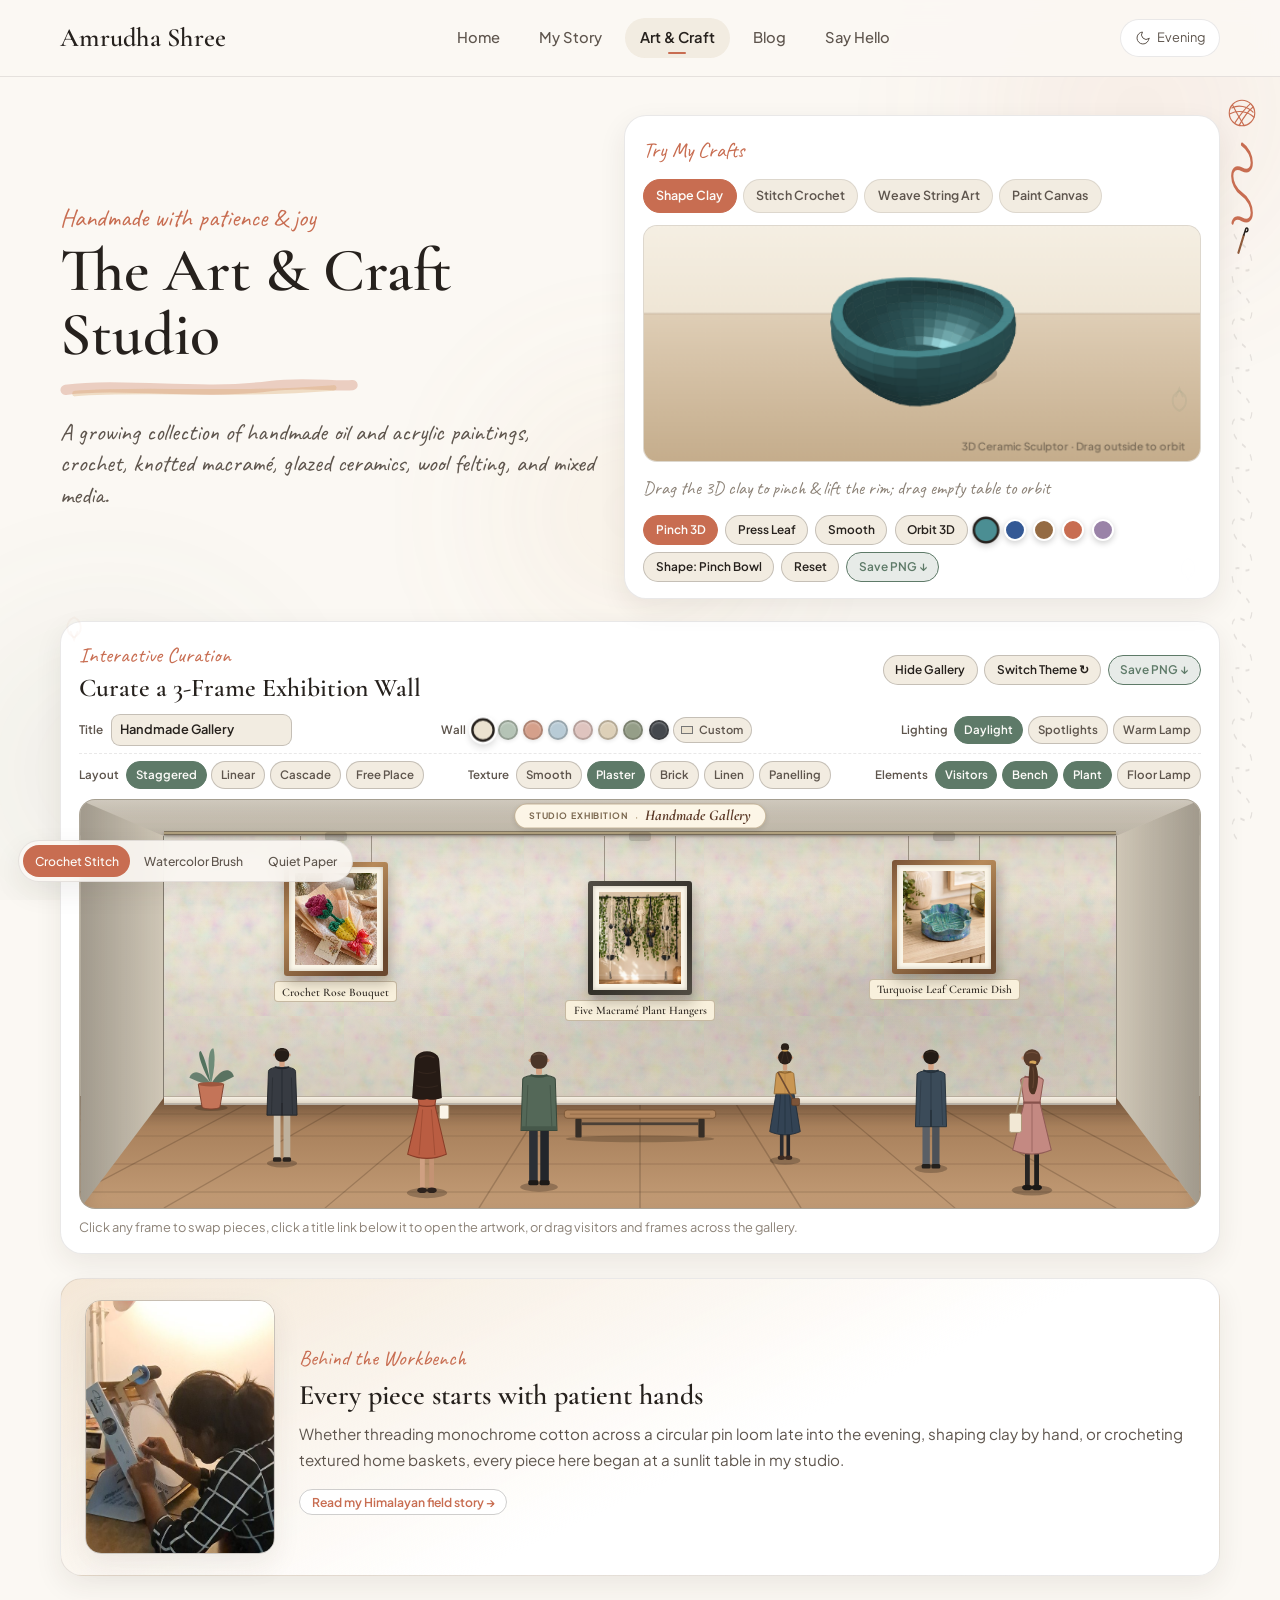
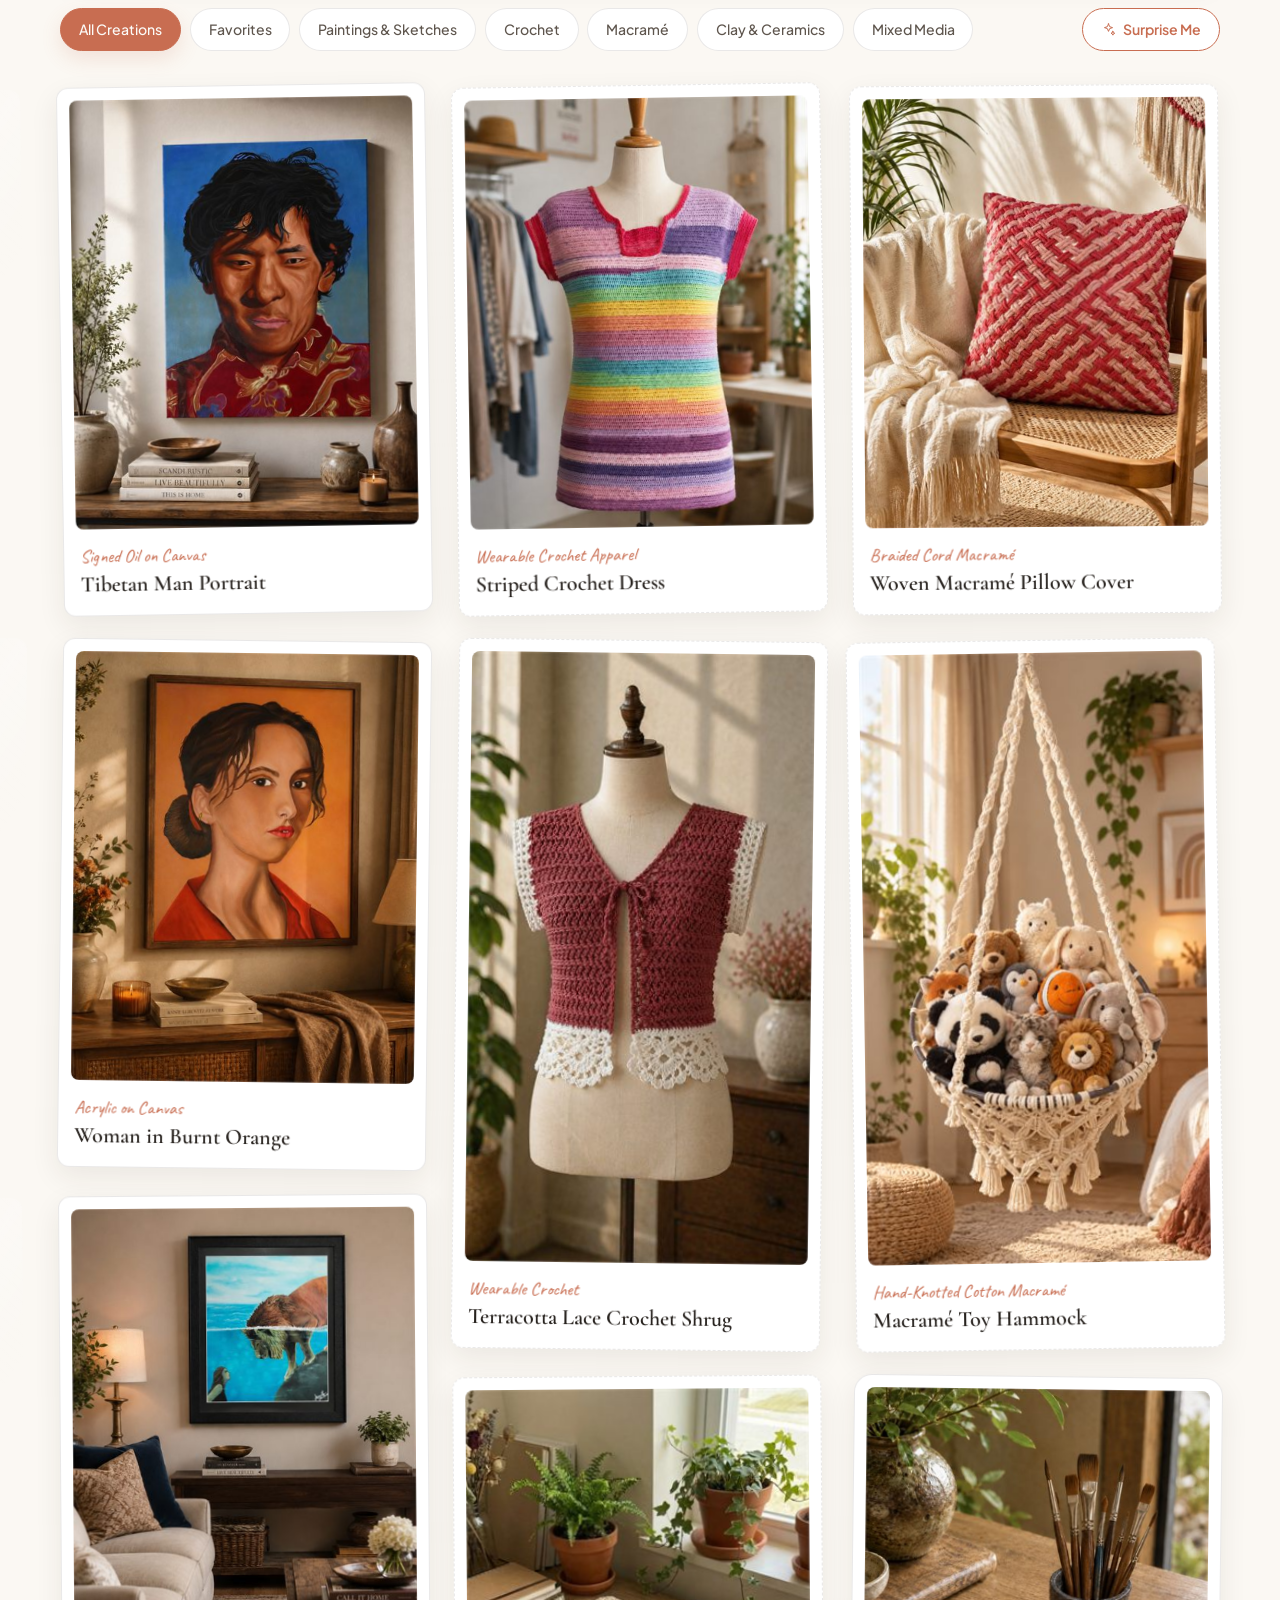
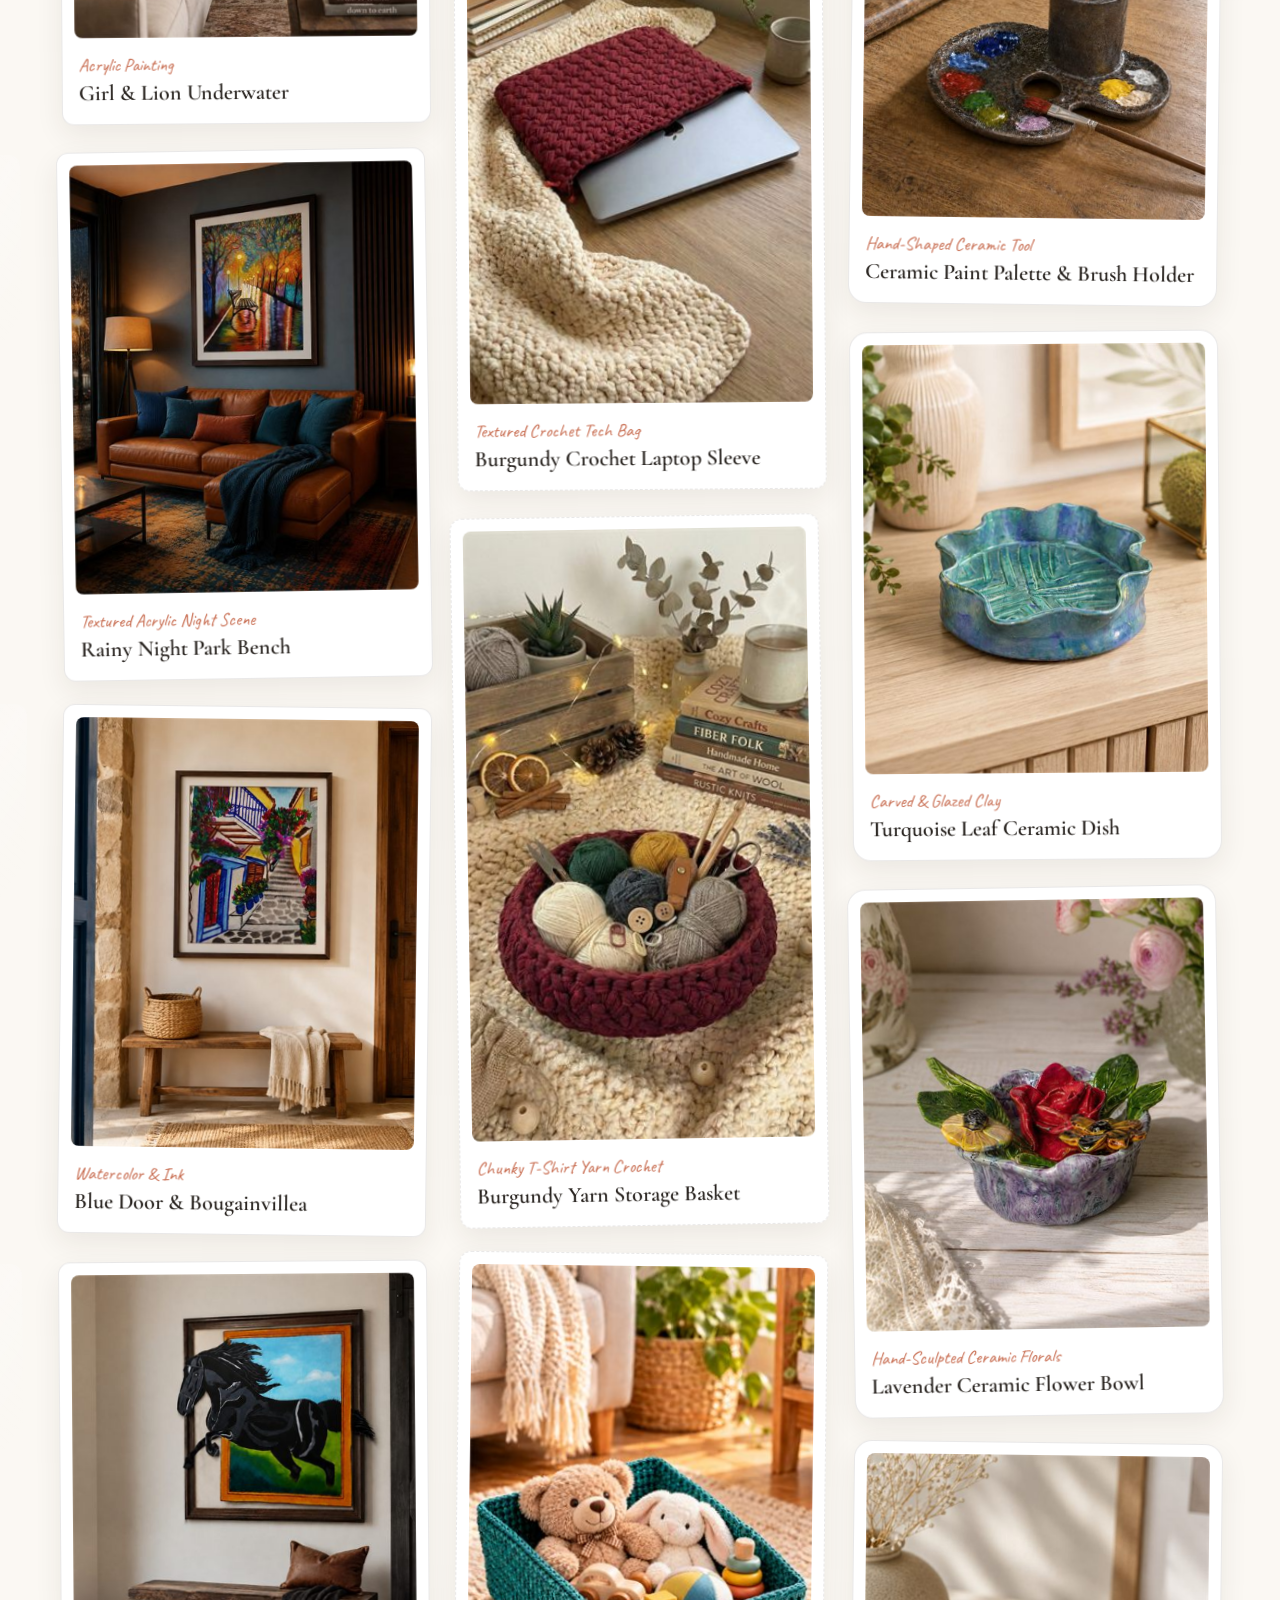
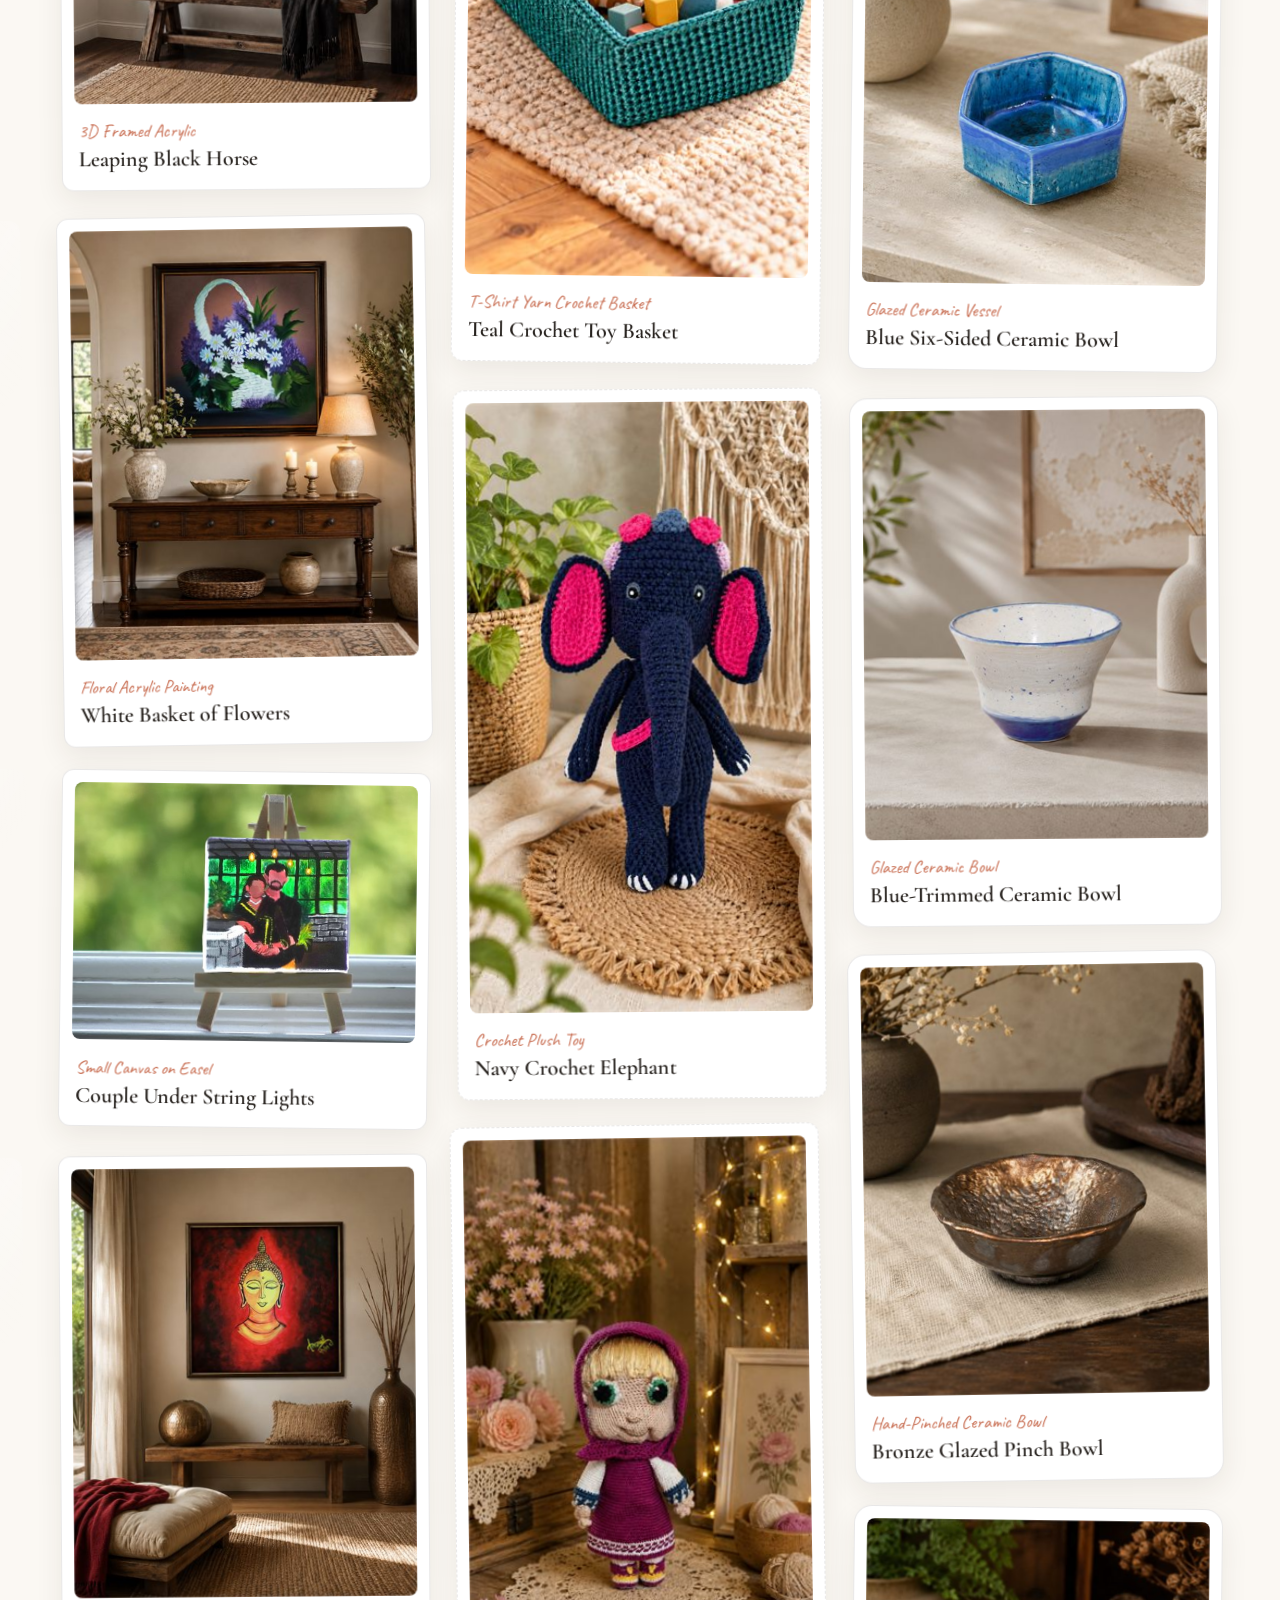
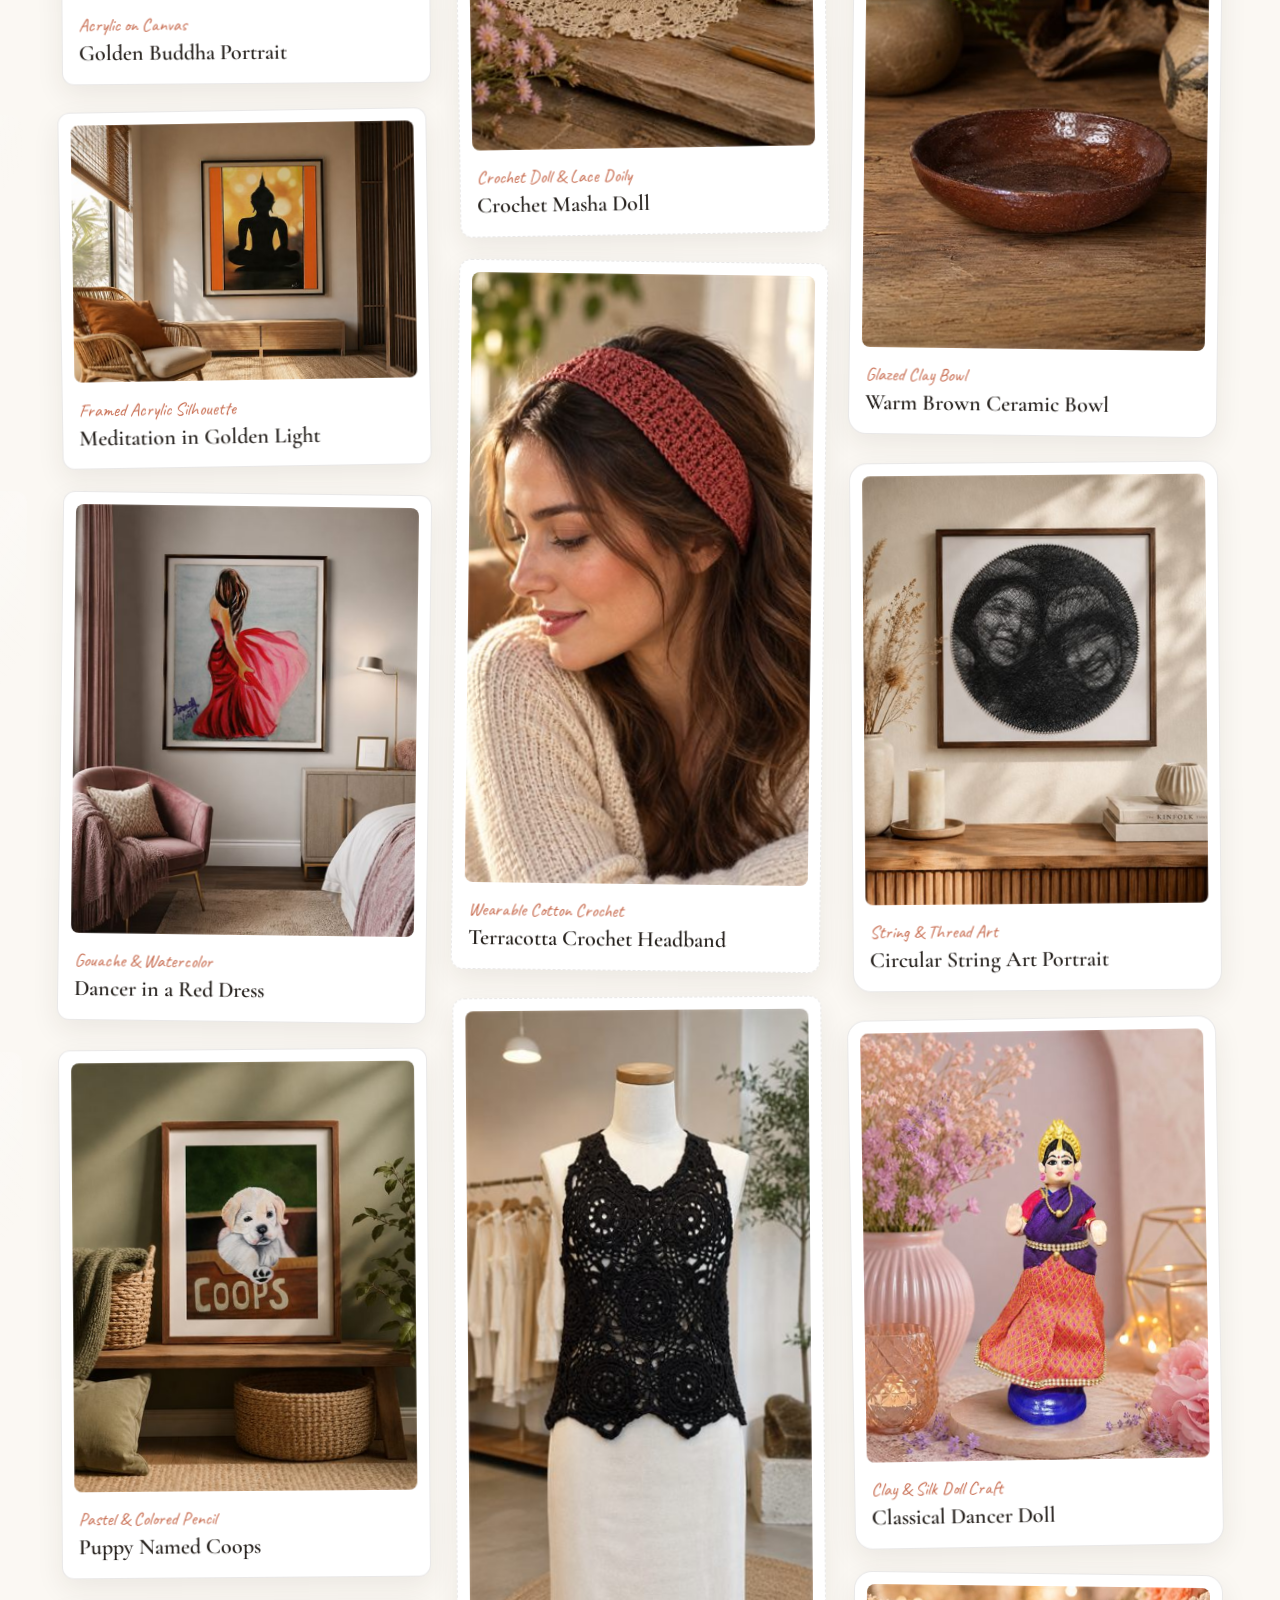
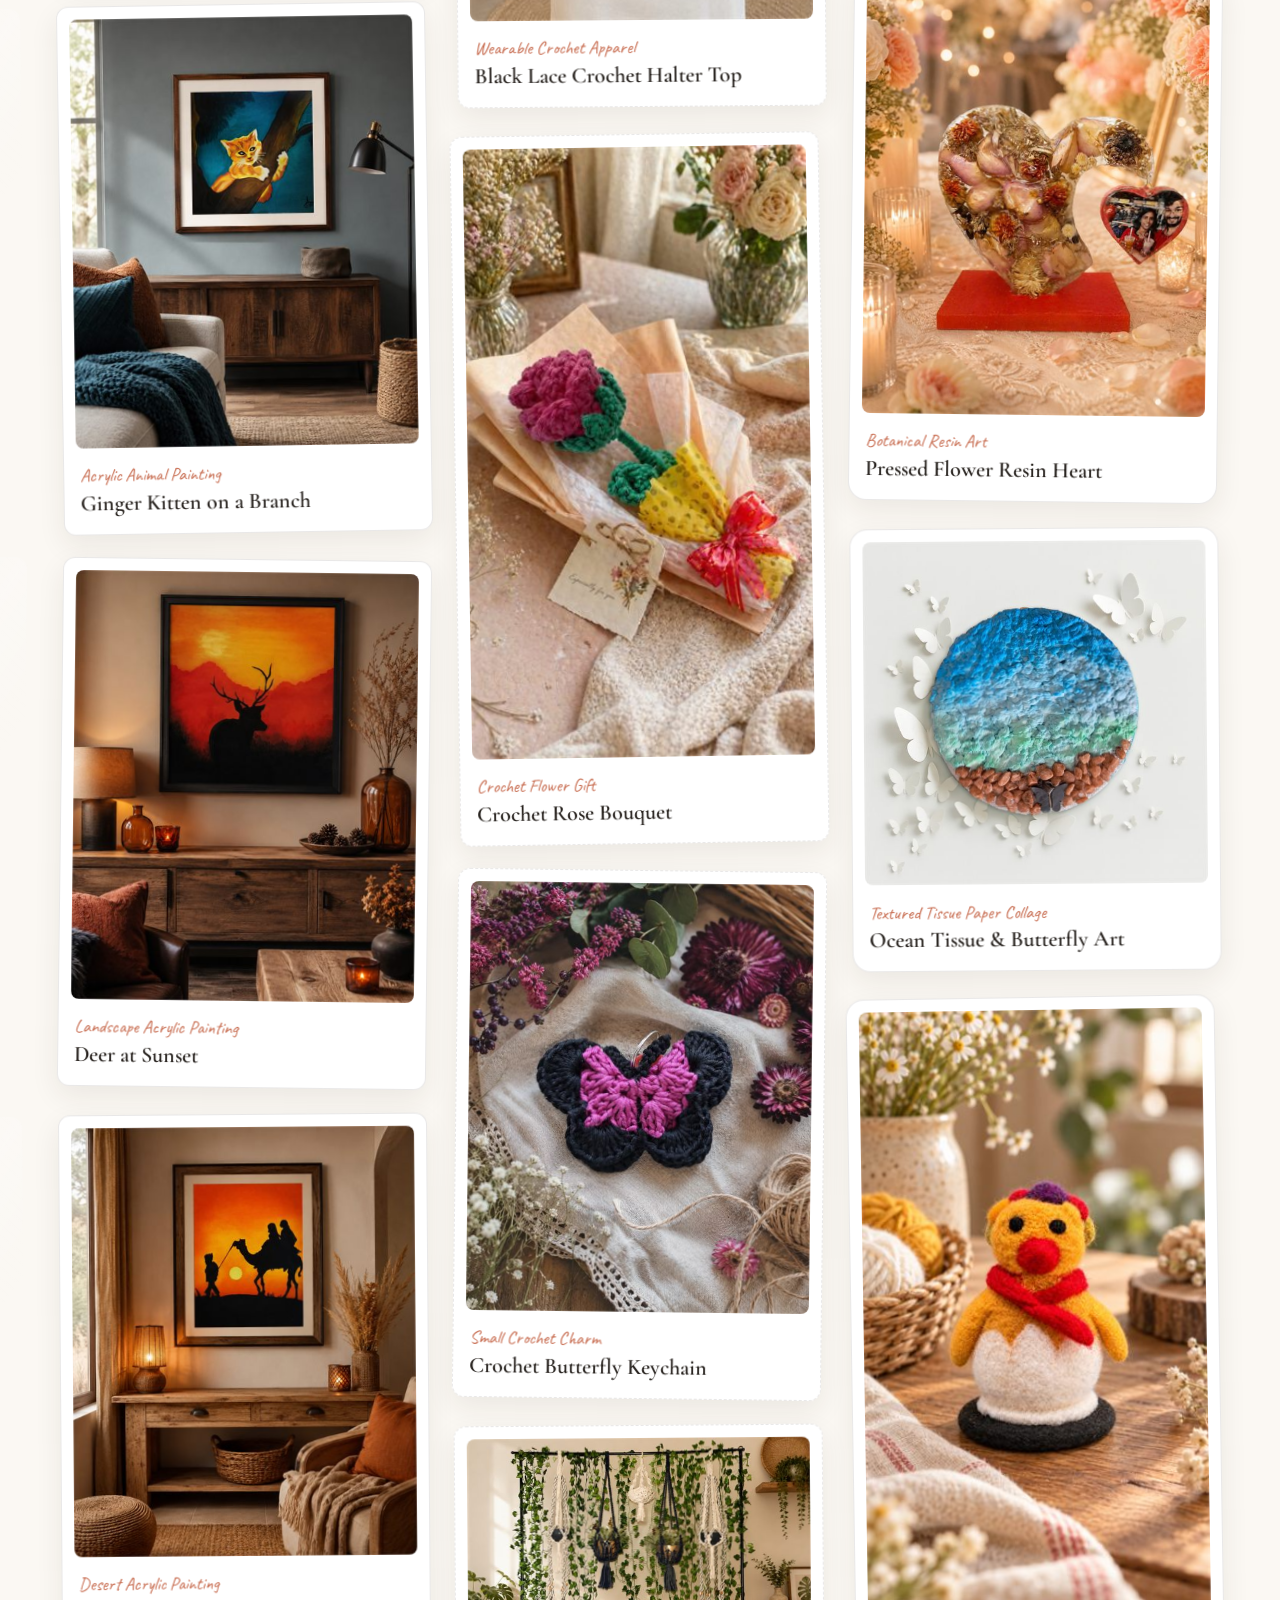
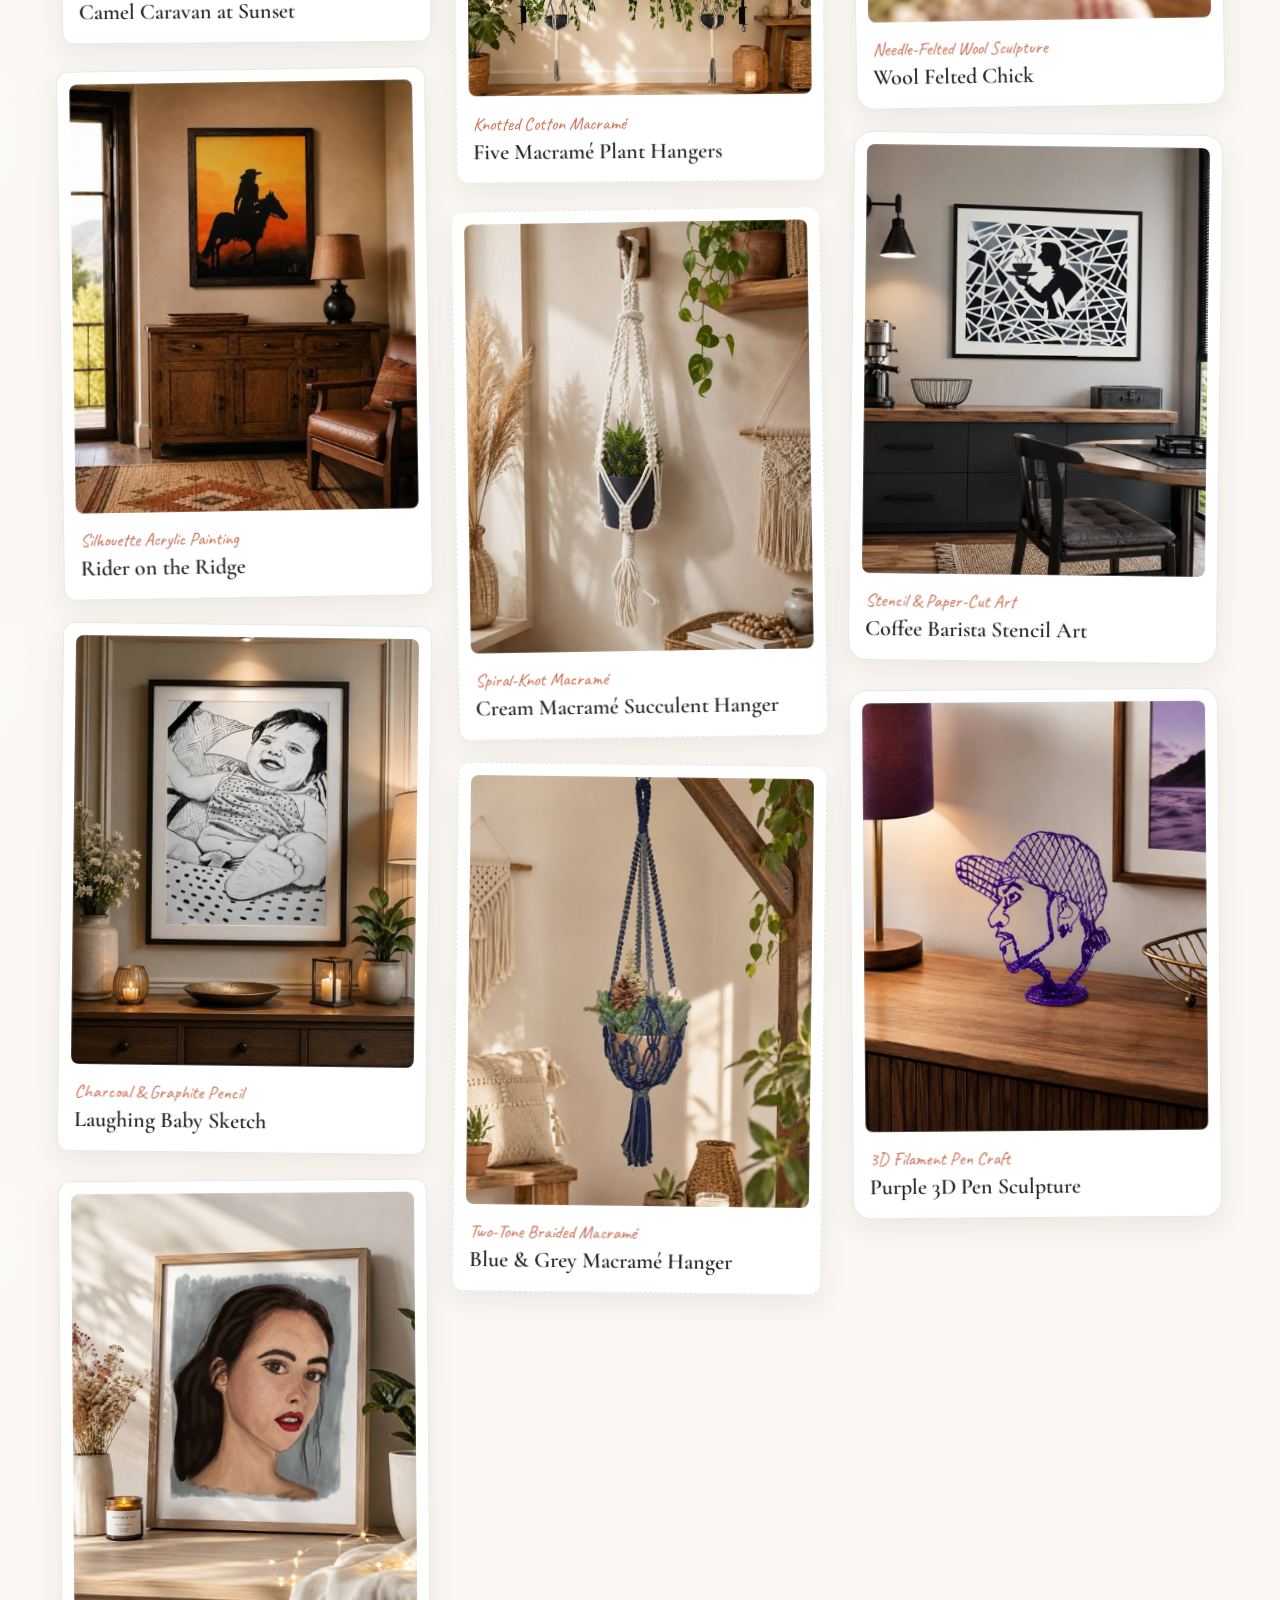
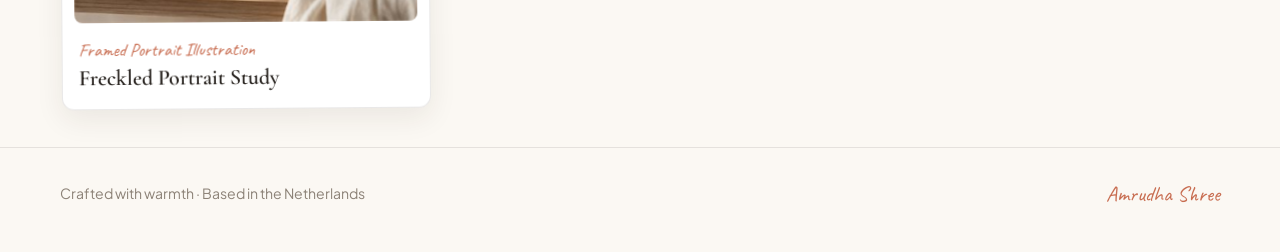
==== commit f5810ca1: "Add Google tag analytics (GTM-KJBD4K8P) to all pages" ====
--- a/atelier.html
+++ b/atelier.html
@@ -1,6 +1,13 @@
 <!DOCTYPE html>
 <html lang="en" data-theme="light">
 <head>
+  <!-- Google tag (gtag.js) -->
+  <script async src="https://www.googletagmanager.com/gtm.js?id=GTM-KJBD4K8P"></script>
+  <script>
+    window.dataLayer = window.dataLayer || [];
+    function gtag(){dataLayer.push(arguments);}
+    gtag('js', new Date());
+  </script>
   <meta charset="UTF-8">
   <meta name="viewport" content="width=device-width, initial-scale=1.0">
   <meta name="description" content="The Art & Craft Studio: interactive craft sandbox for shaping clay, stitching crochet, weaving string art and painting on canvas, plus curated handmade works.">
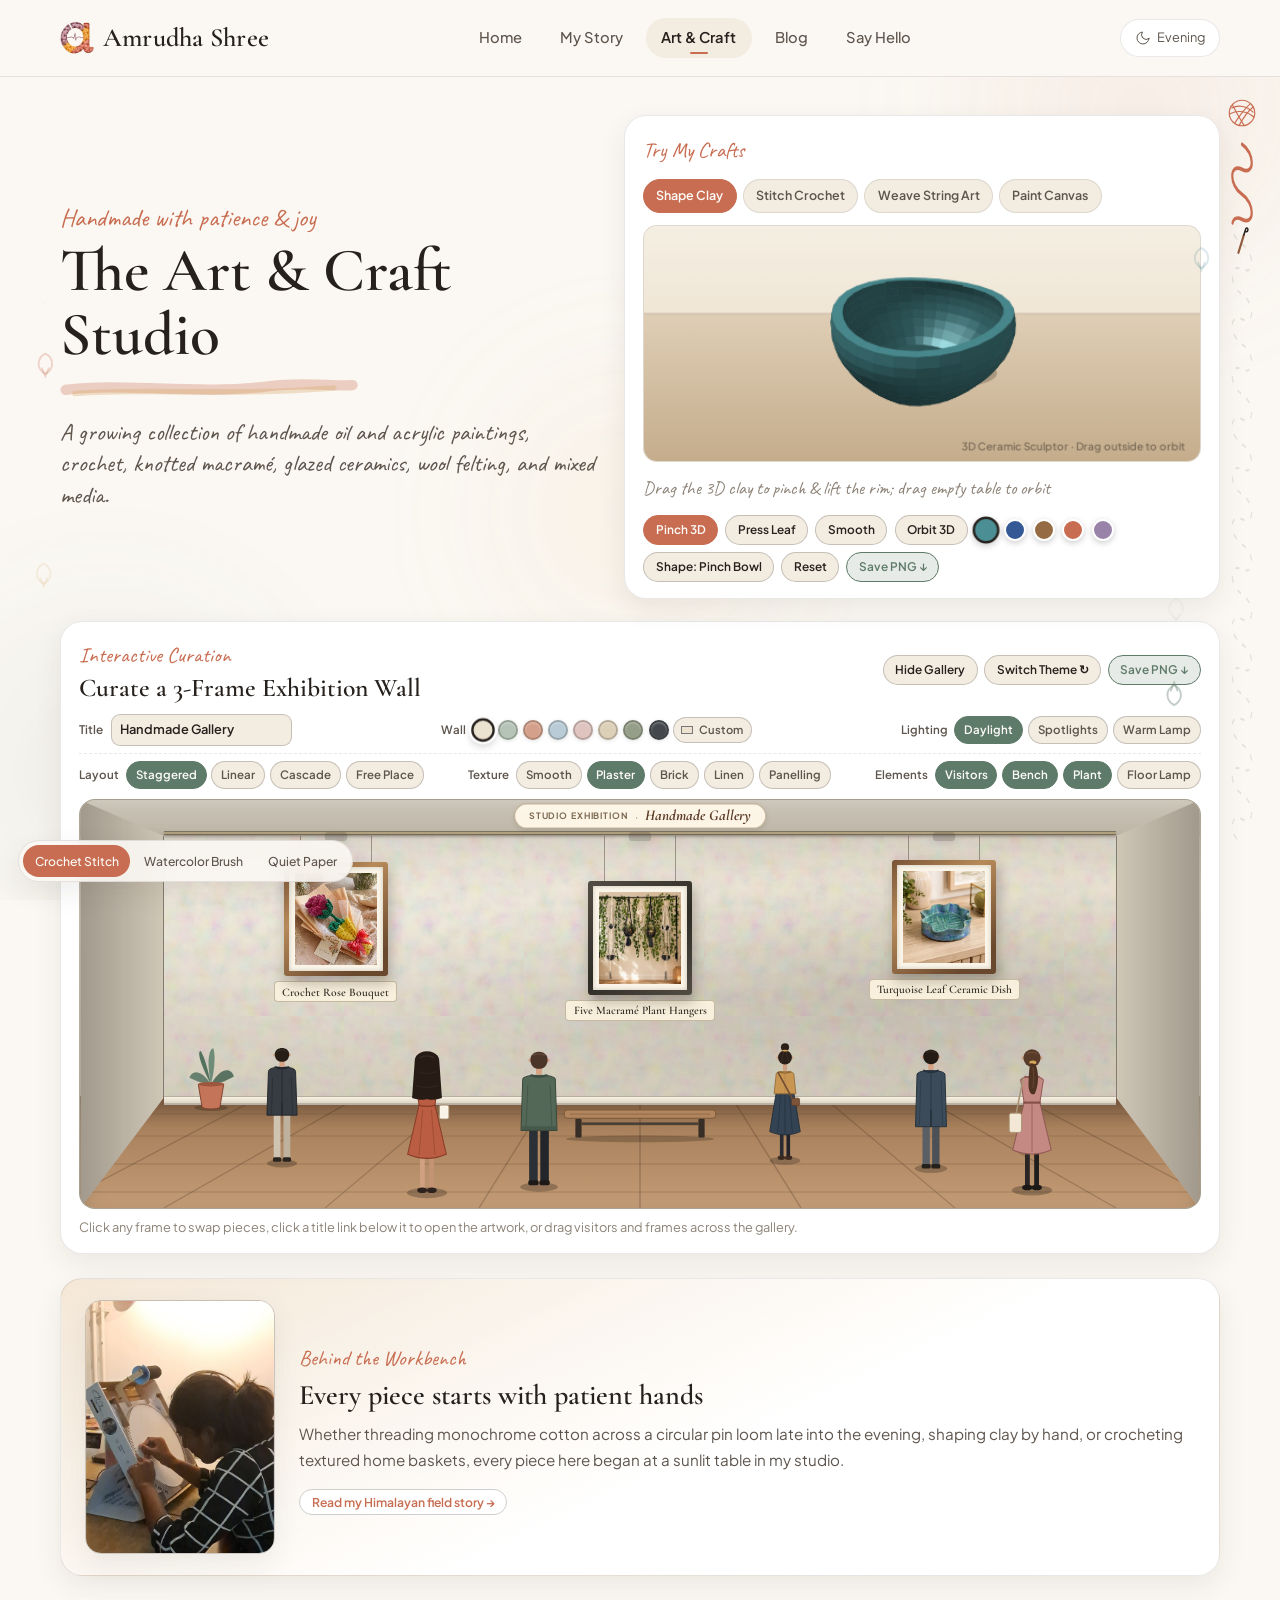
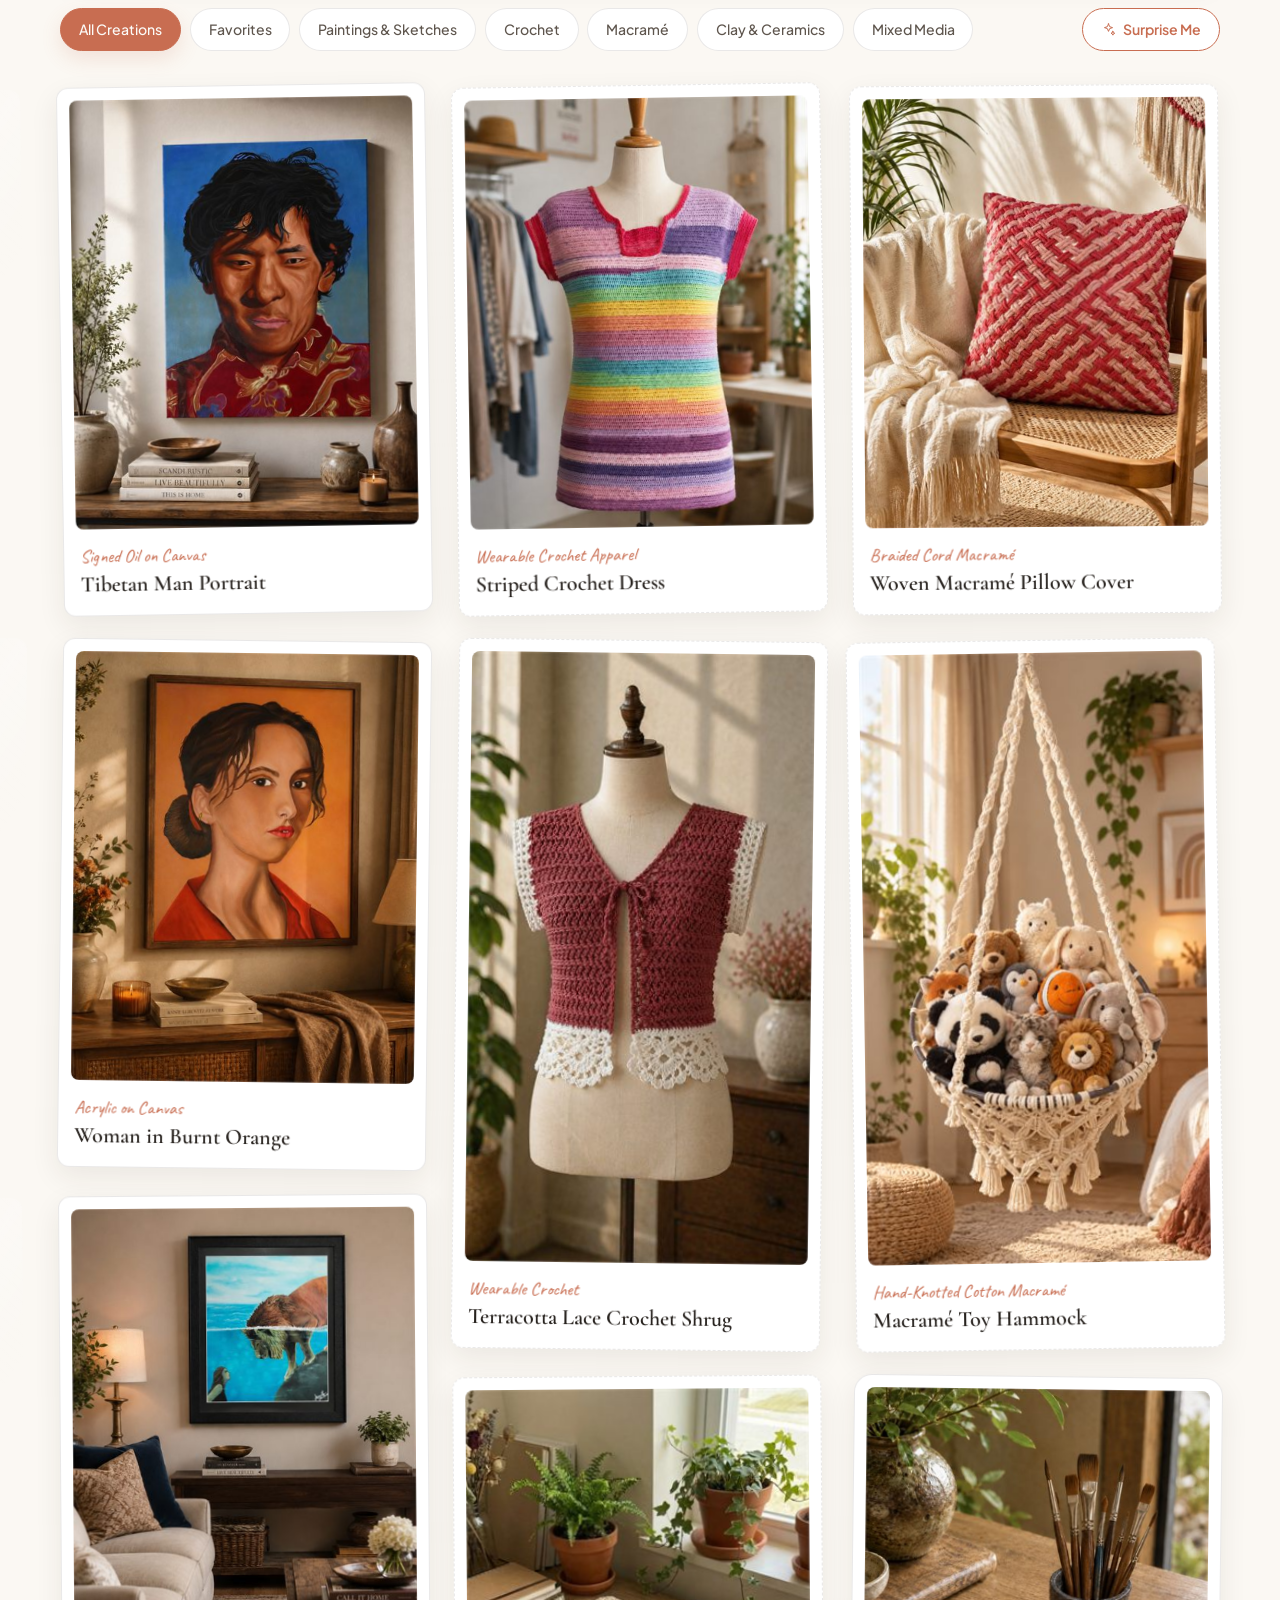
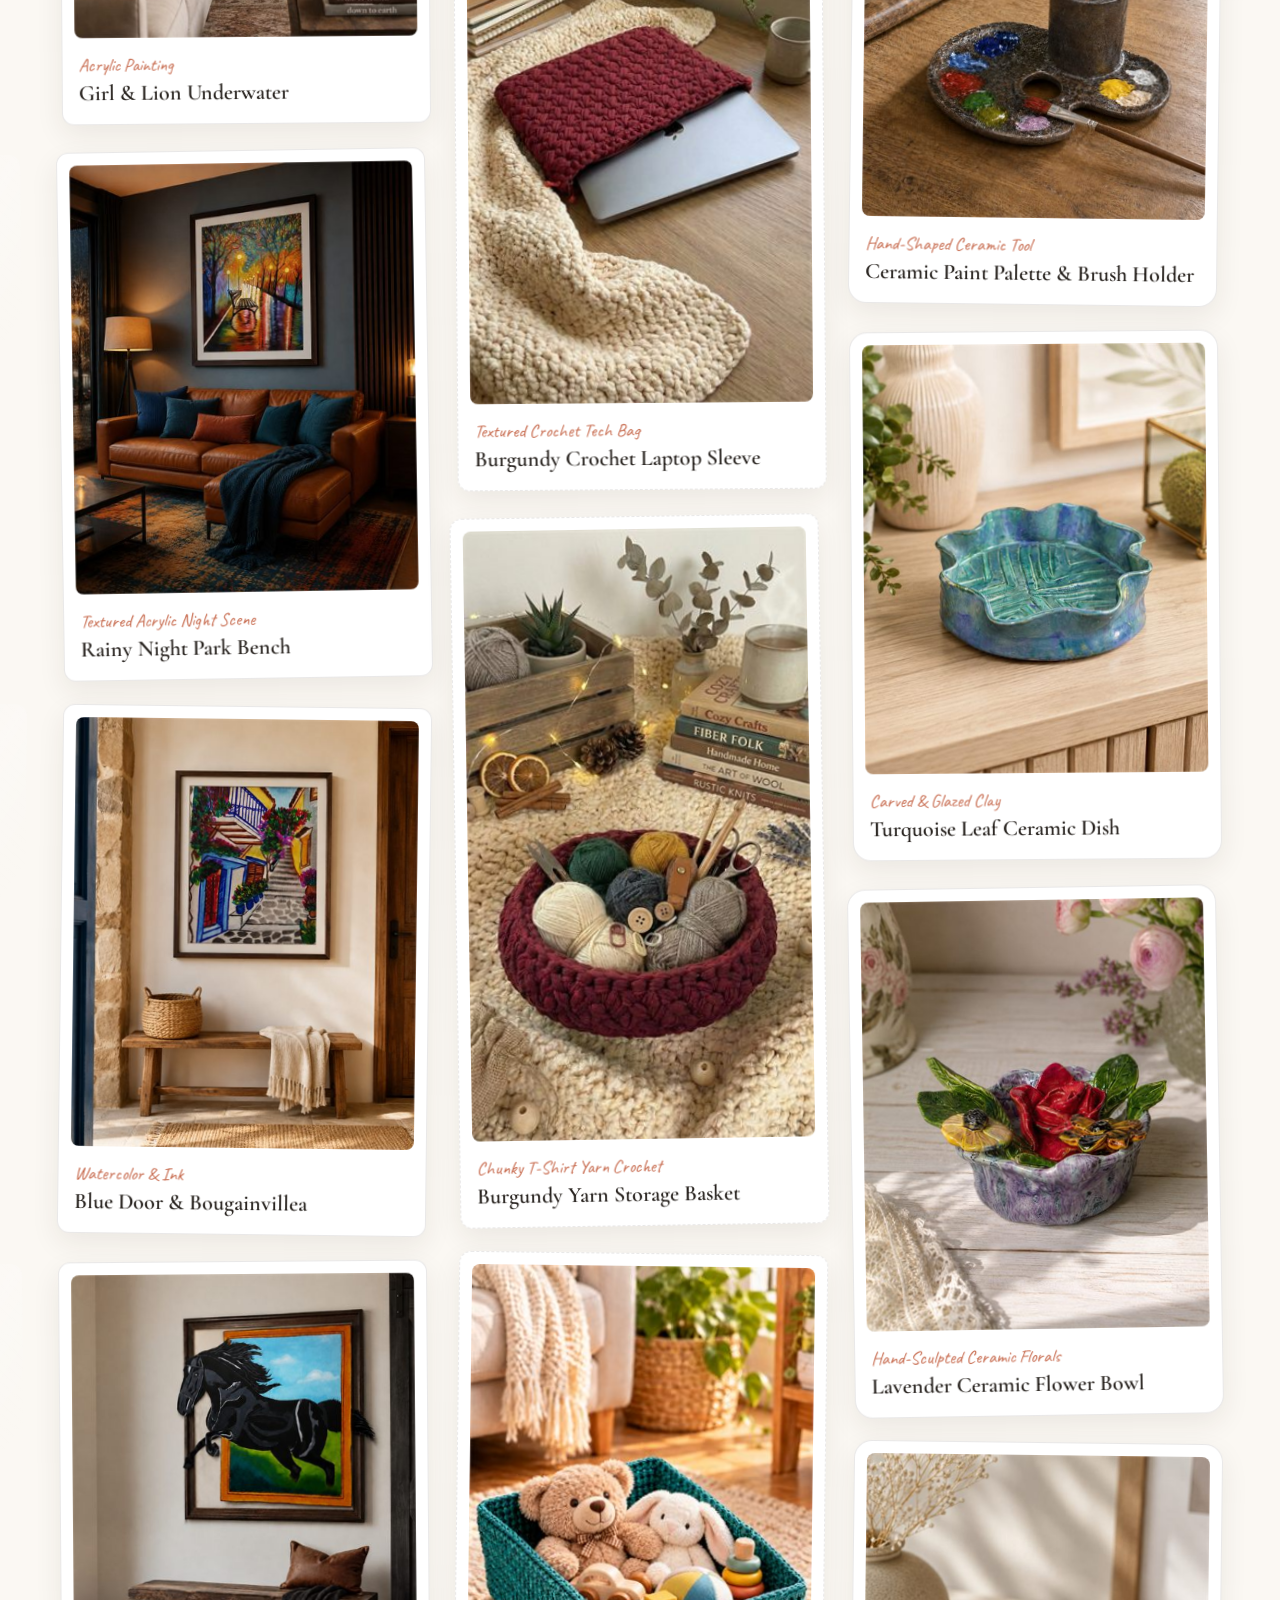
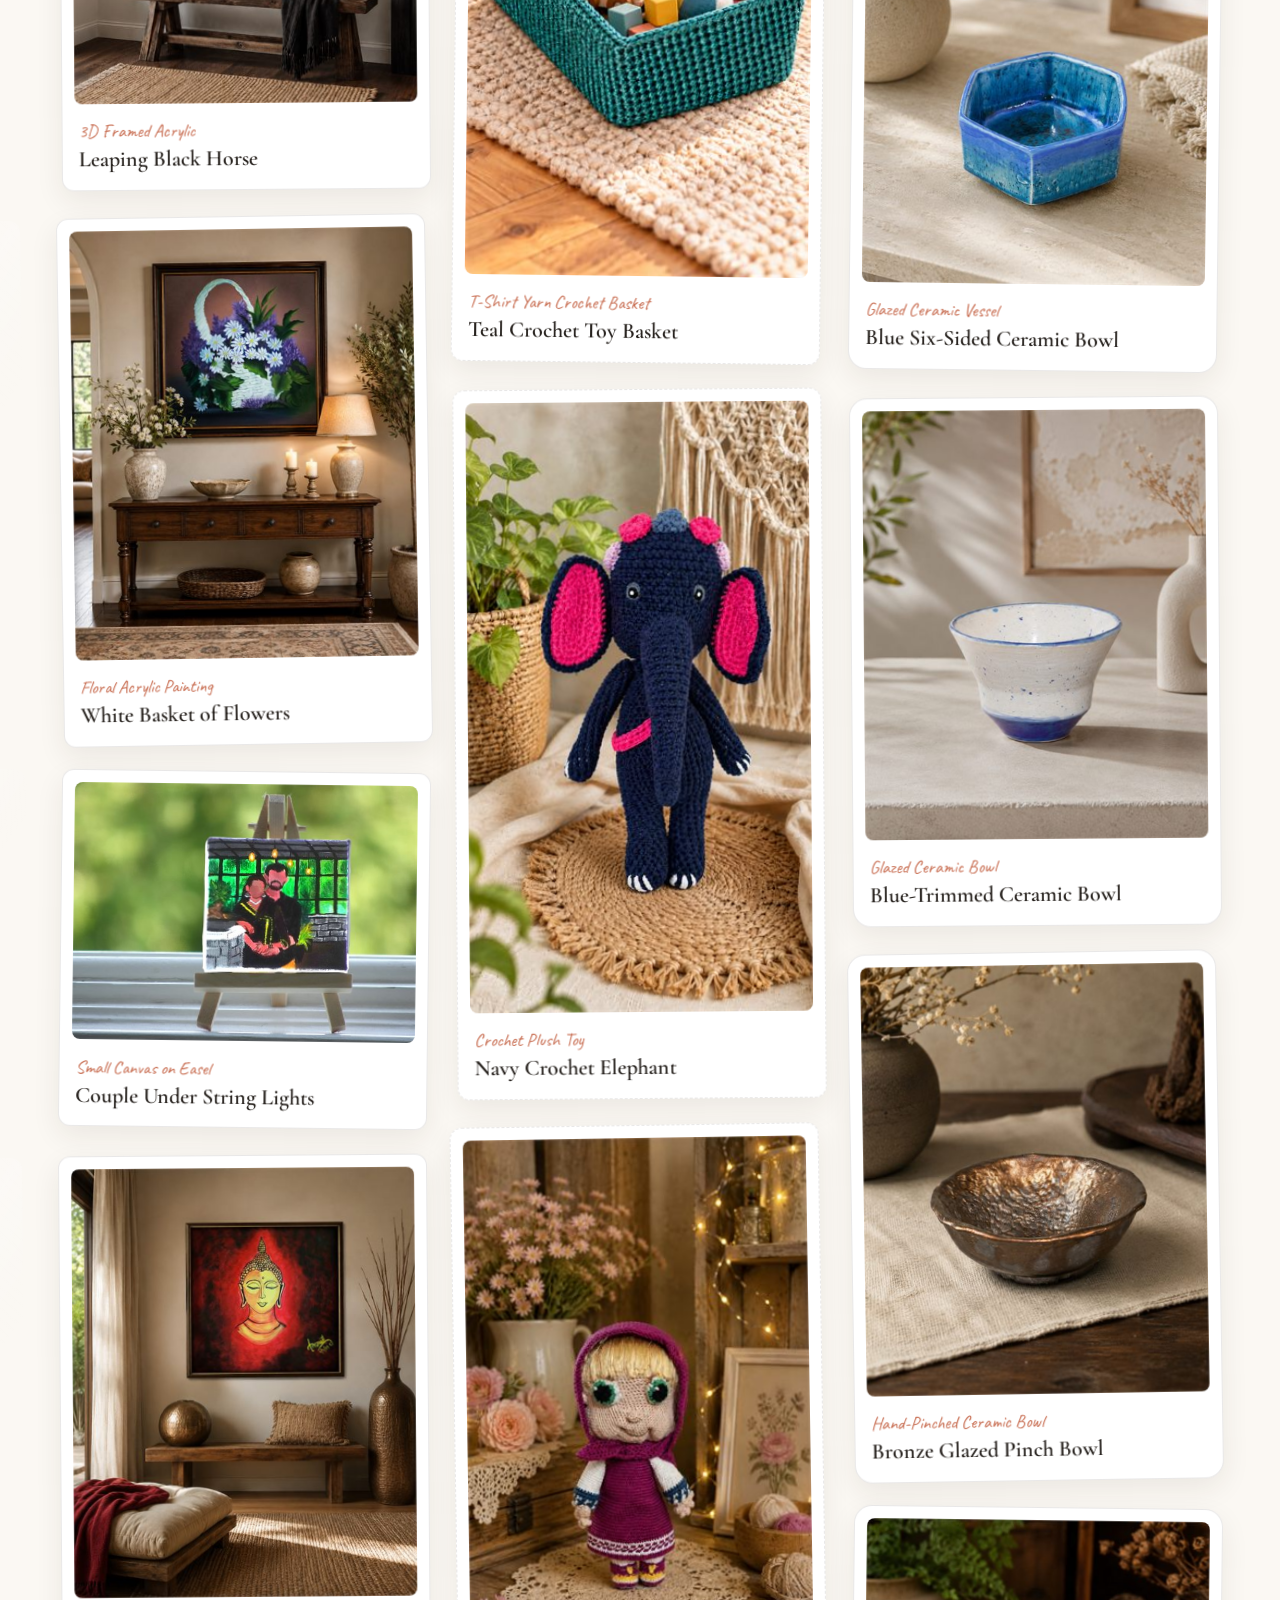
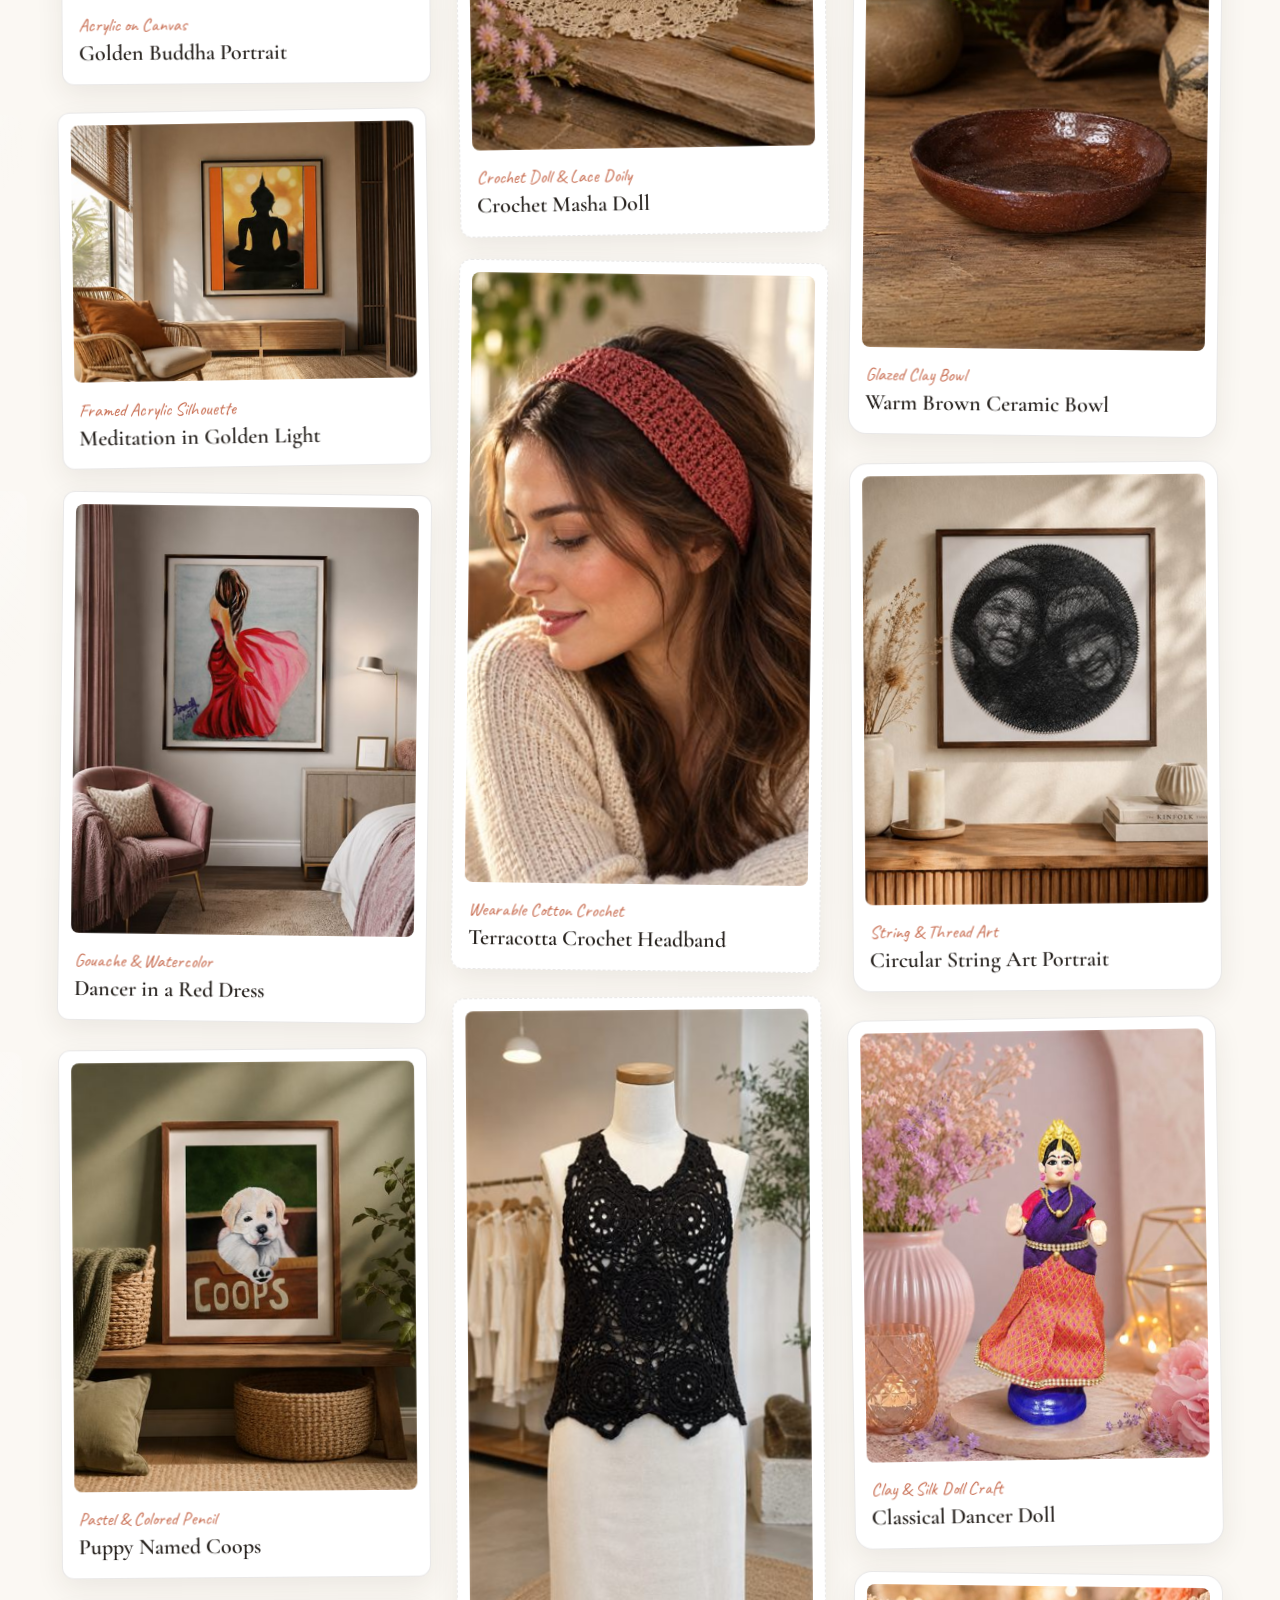
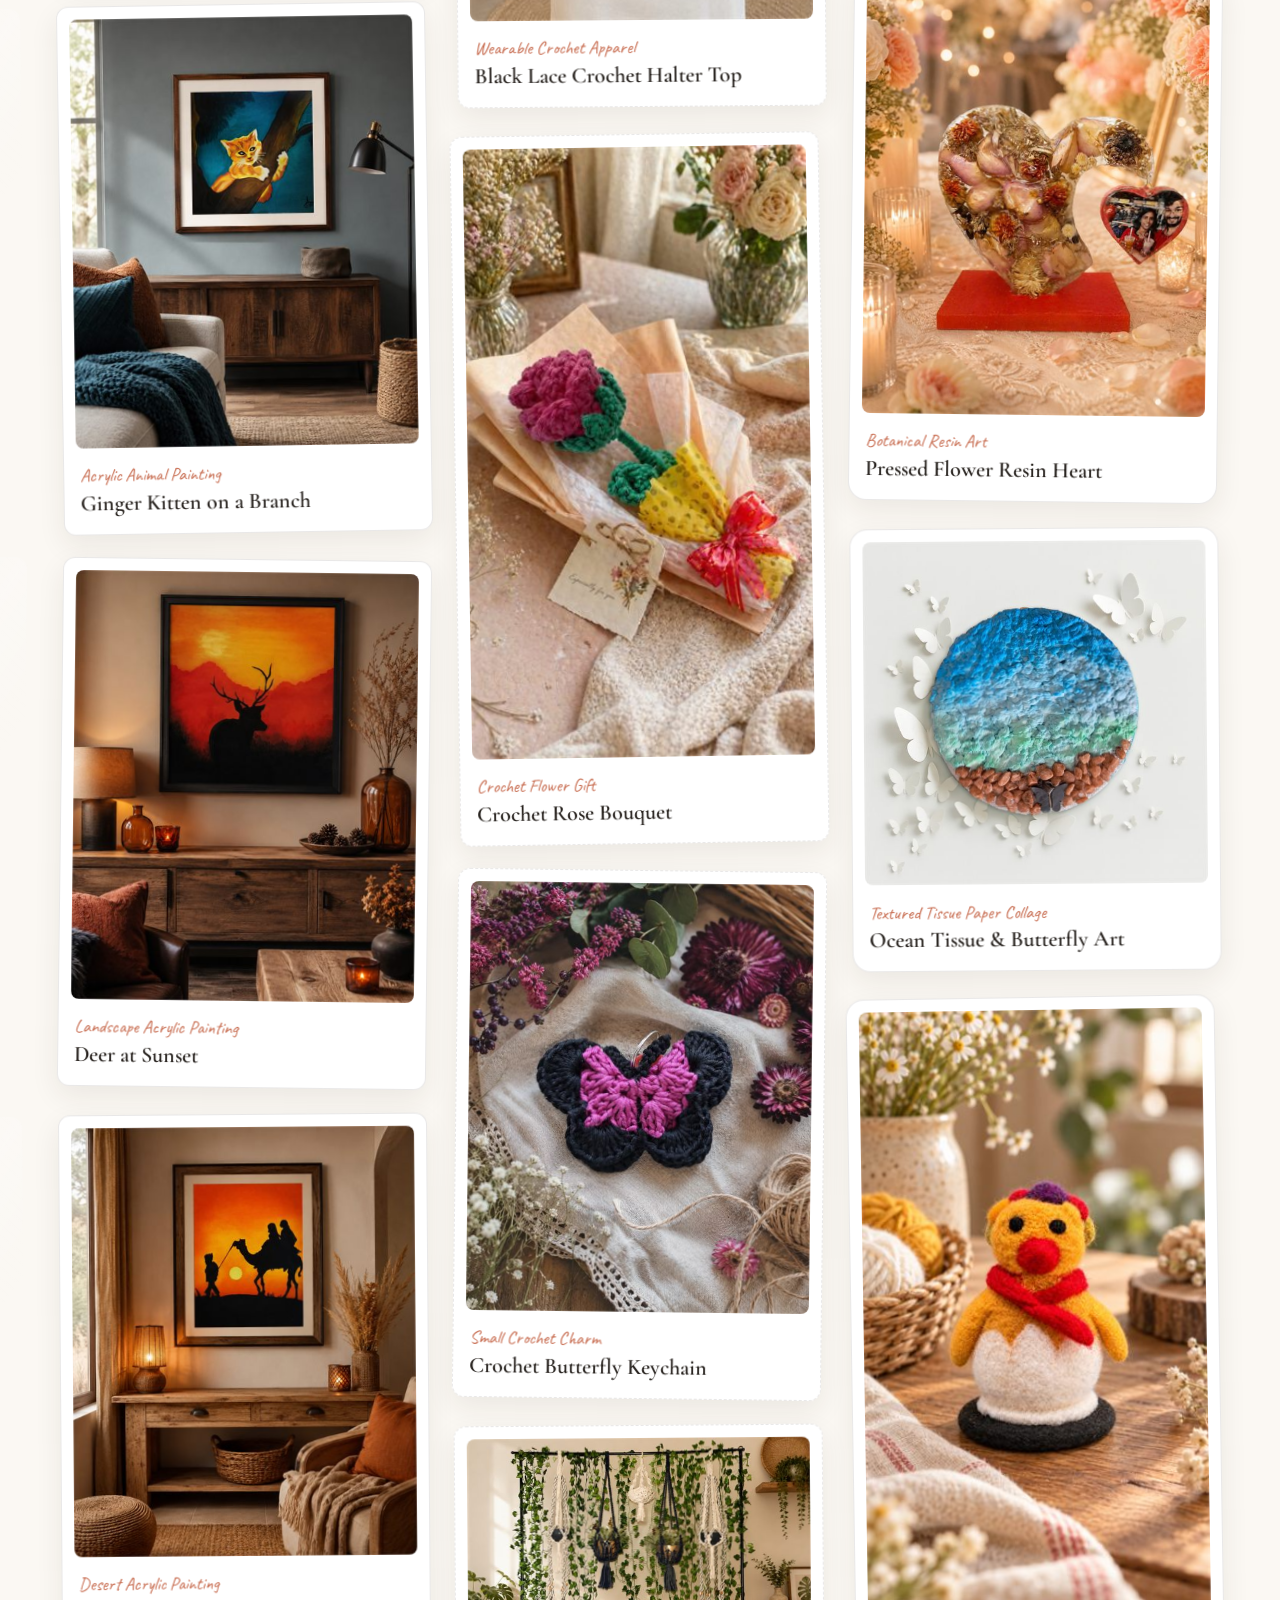
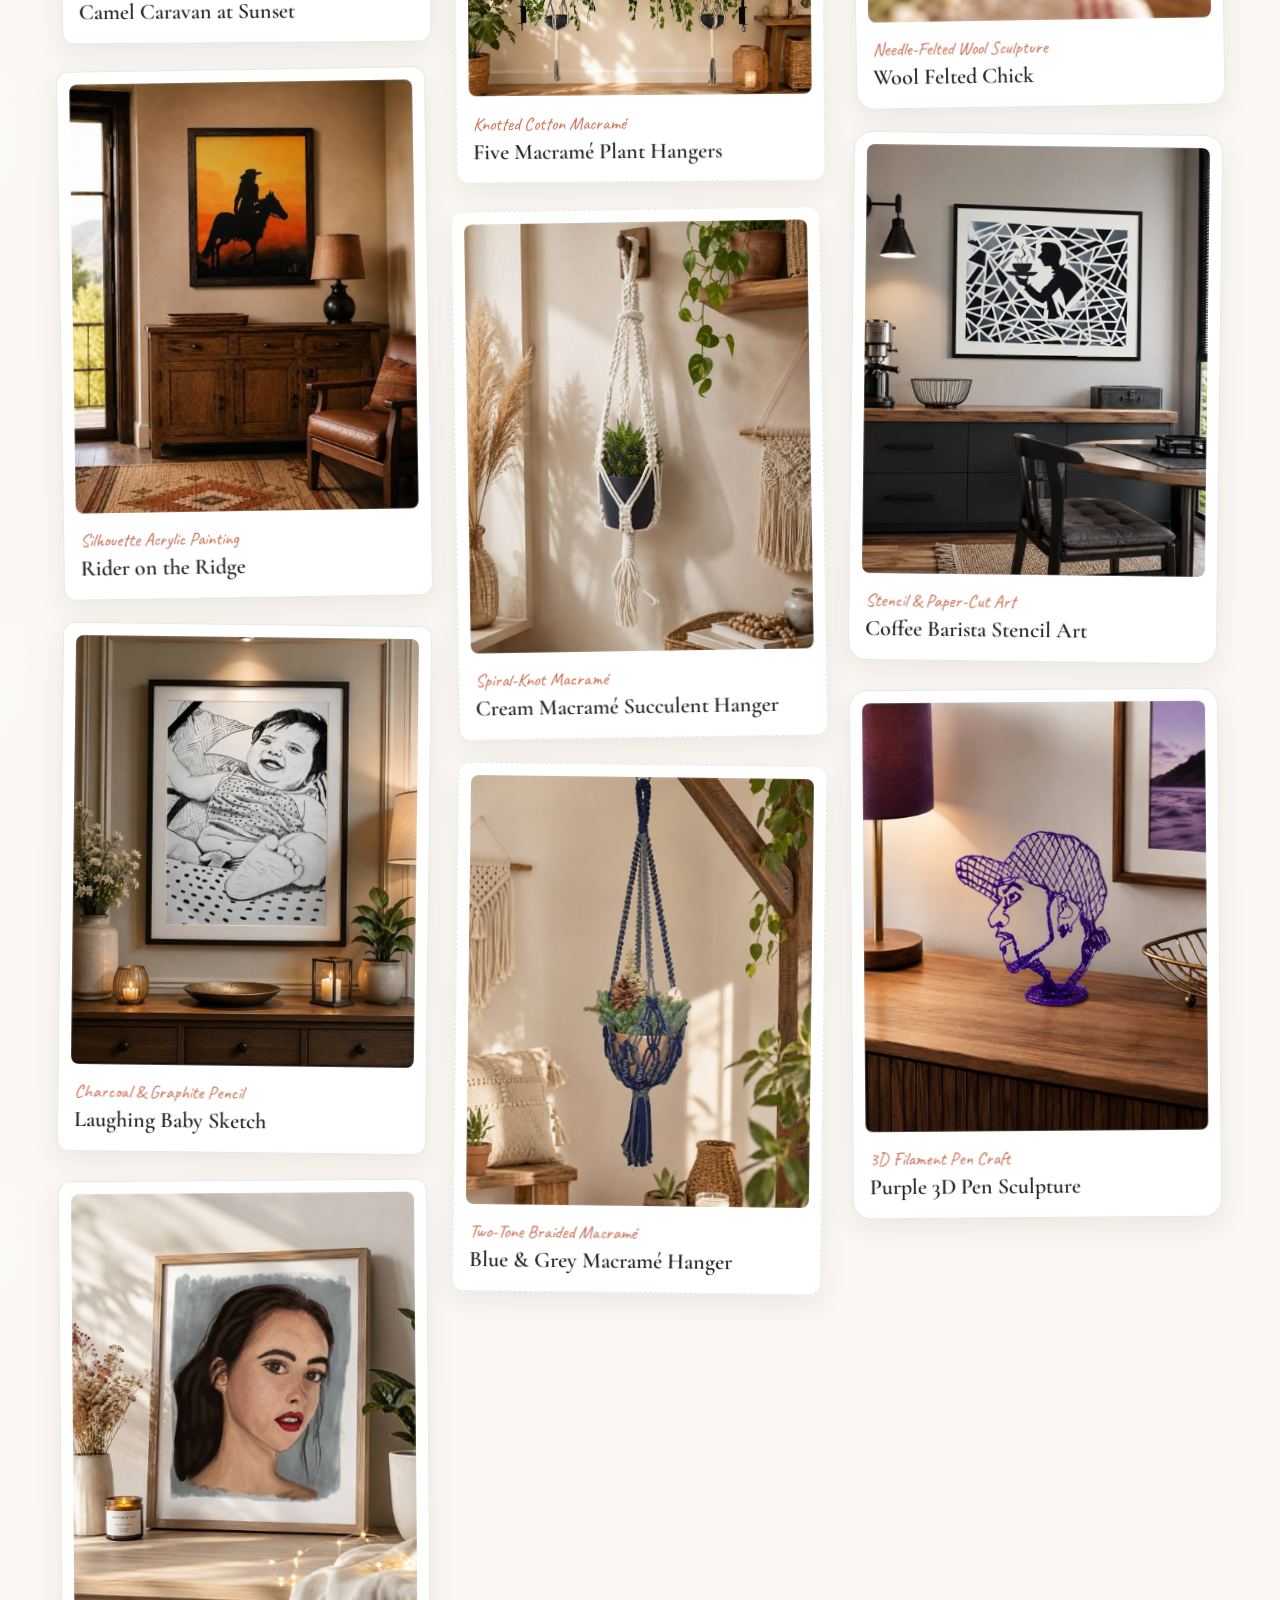
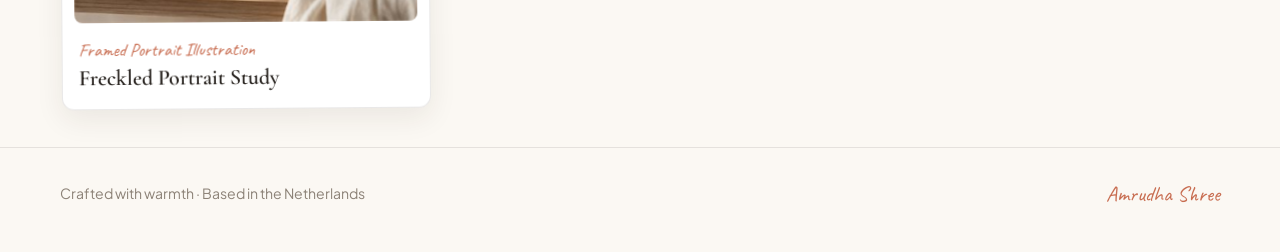
==== commit bd059100: "Replace favicon with custom logo and add icon to header" ====
--- a/atelier.html
+++ b/atelier.html
@@ -13,7 +13,11 @@
   <meta name="description" content="The Art & Craft Studio: interactive craft sandbox for shaping clay, stitching crochet, weaving string art and painting on canvas, plus curated handmade works.">
   <meta name="theme-color" content="#FBF8F3">
   <title>Amrudha Shree · Art &amp; Craft</title>
-  <link rel="icon" href="./favicon.svg" type="image/svg+xml">
+  <link rel="icon" href="./favicon.ico" sizes="any">
+  <link rel="icon" type="image/png" sizes="32x32" href="./favicon-32x32.png">
+  <link rel="icon" type="image/png" sizes="16x16" href="./favicon-16x16.png">
+  <link rel="apple-touch-icon" sizes="180x180" href="./apple-touch-icon.png">
+  <link rel="manifest" href="./site.webmanifest">
 
   <link rel="preconnect" href="https://fonts.googleapis.com">
   <link rel="preconnect" href="https://fonts.gstatic.com" crossorigin>
@@ -34,6 +38,7 @@
   <header class="site-header" id="site-header">
     <div class="container header-inner">
       <a href="./index.html" class="brand" aria-label="Amrudha Shree Home">
+        <img class="brand__mark" src="./android-chrome-192x192.png" alt="" width="34" height="34" decoding="async">
         <span class="brand__name">Amrudha Shree</span>
       </a>
 
--- a/styles.css
+++ b/styles.css
@@ -243,8 +243,31 @@
 
 .brand {
   display: inline-flex;
-  align-items: baseline;
+  align-items: center;
+  gap: 0.55rem;
   flex-shrink: 0;
+}
+
+.brand__mark {
+  display: block;
+  width: 34px;
+  height: 34px;
+  flex-shrink: 0;
+  object-fit: contain;
+  transition: transform 240ms var(--ease-spring), filter 220ms ease;
+}
+
+.brand:hover .brand__mark {
+  transform: scale(1.06) rotate(-3deg);
+}
+
+[data-theme="dark"] .brand__mark {
+  width: 36px;
+  height: 36px;
+  padding: 3px;
+  border-radius: 10px;
+  background: rgba(251, 248, 243, 0.92);
+  box-shadow: 0 2px 10px rgba(0, 0, 0, 0.35);
 }
 
 .brand__name {
@@ -4941,6 +4964,10 @@
 
 @media (max-width: 640px) {
   .container { width: min(100% - 1.5rem, var(--container-max)); }
+  .brand { gap: 0.42rem; }
+  .brand__mark { width: 28px; height: 28px; }
+  [data-theme="dark"] .brand__mark { width: 30px; height: 30px; padding: 2px; border-radius: 8px; }
+  .brand__name { font-size: 1.42rem; }
   .theme-toggle-btn__label { display: none; }
   .art-gallery { column-count: 1; }
   .clothesline-prints {
